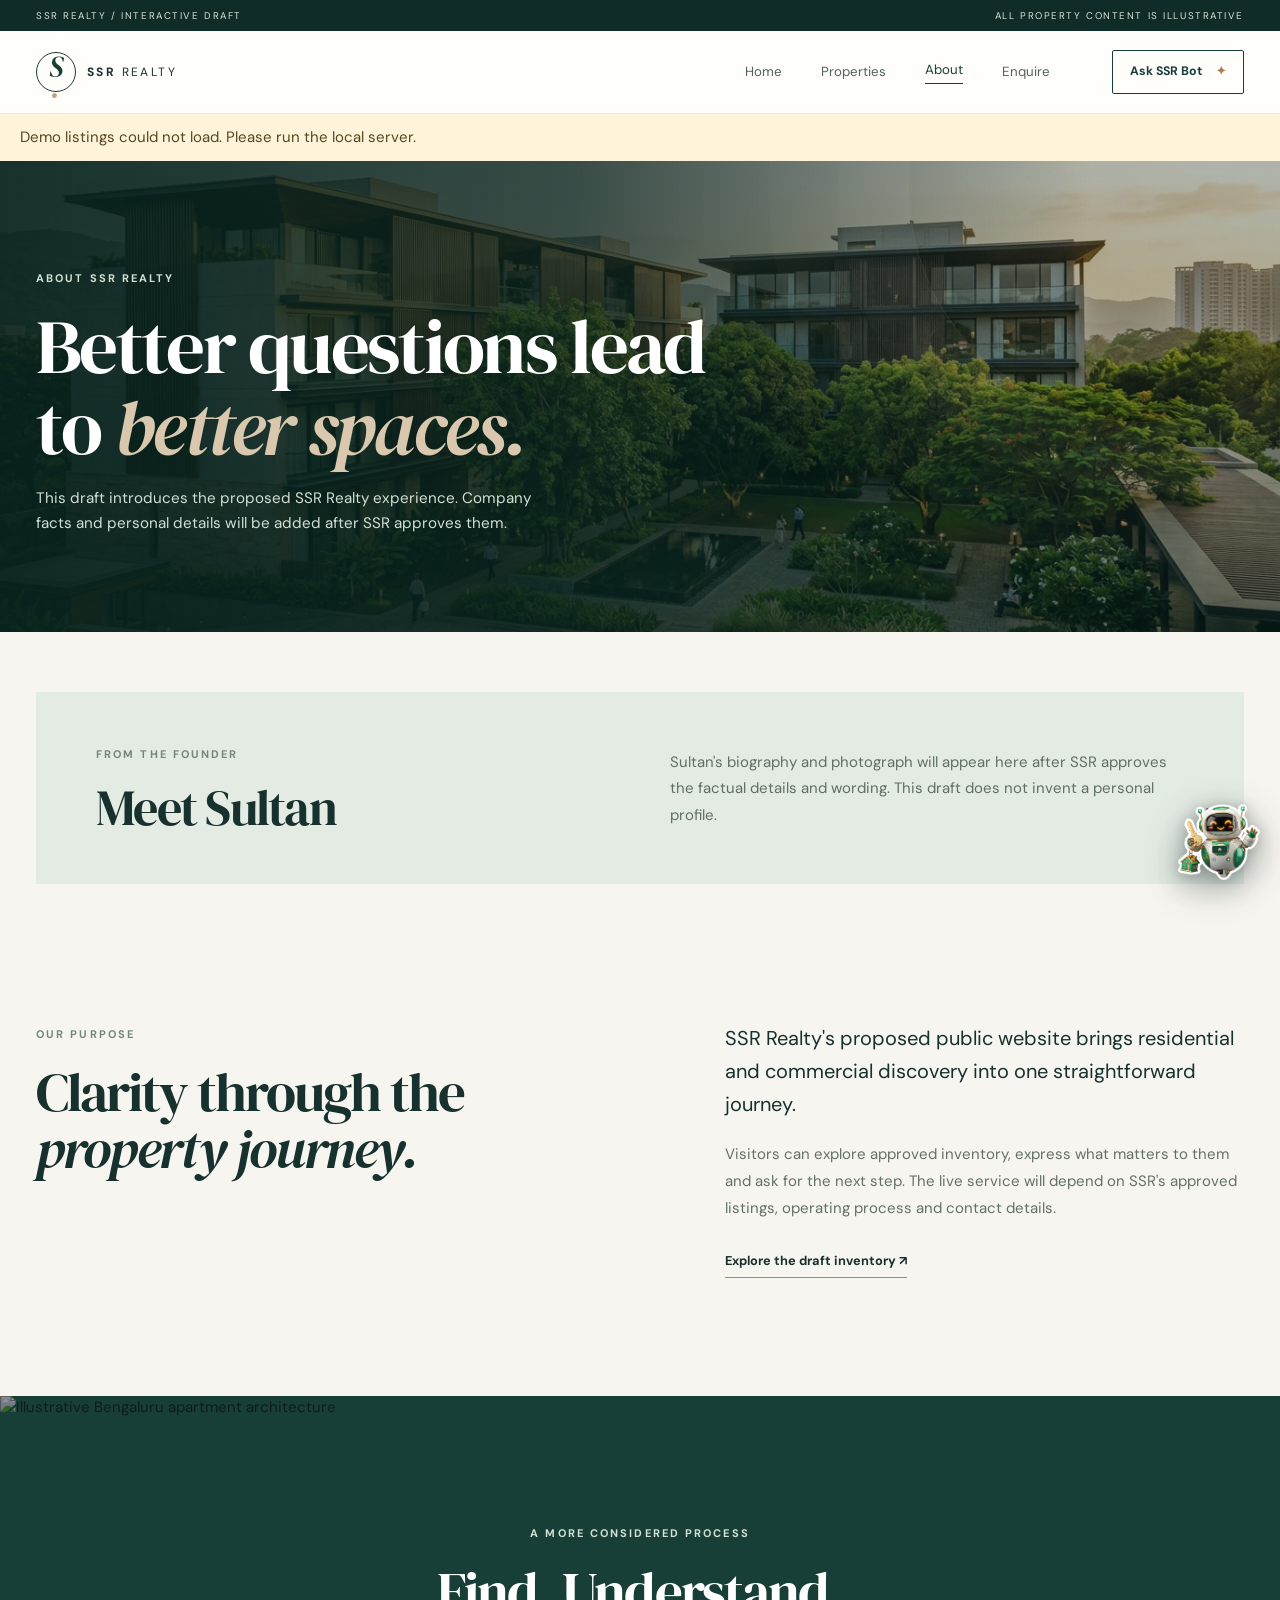
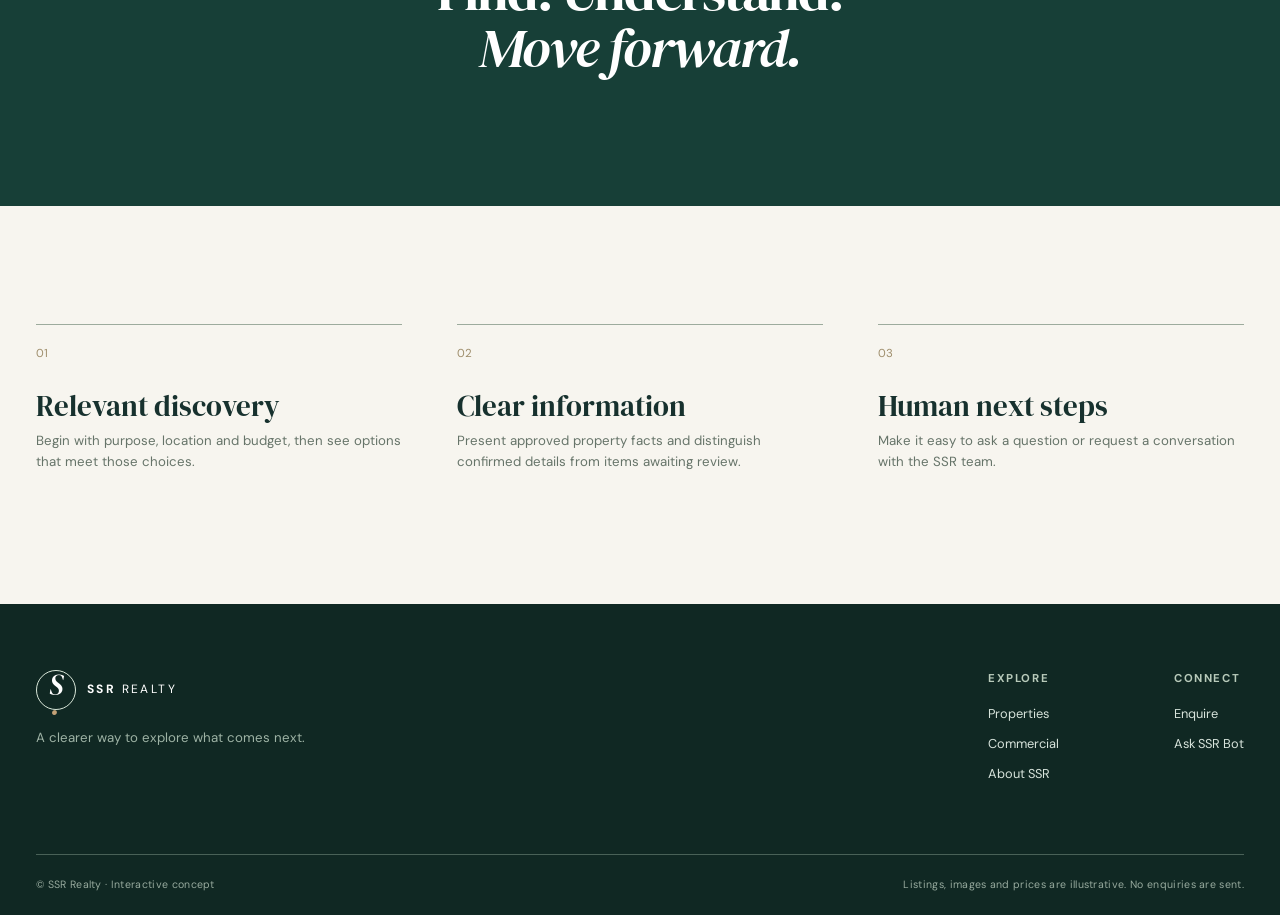
==== about.html @ 4192256b "Hero images" ====
<!doctype html>
<html lang="en">
<head><meta charset="utf-8"><meta name="viewport" content="width=device-width, initial-scale=1"><meta name="description" content="Learn about the proposed SSR Realty property experience."><title>About — SSR Realty</title><link rel="preconnect" href="https://fonts.googleapis.com"><link rel="preconnect" href="https://fonts.gstatic.com" crossorigin><link href="https://fonts.googleapis.com/css2?family=DM+Sans:wght@400;500;600;700&family=DM+Serif+Display:ital@0;1&display=swap" rel="stylesheet"><link rel="icon" href="assets/favicon.svg" type="image/svg+xml"><link rel="stylesheet" href="styles.css"><script src="app.js" defer></script></head>
<body data-page="about"><div id="site-header"></div><main>
  <section class="page-hero about-hero"><div class="hero-media" role="img" aria-label="Illustrative sustainable architecture and modern property development"></div><div class="hero-shade"></div><div class="container"><span class="eyebrow light">About SSR Realty</span><h1>Better questions lead<br>to <em>better spaces.</em></h1><p>This draft introduces the proposed SSR Realty experience. Company facts and personal details will be added after SSR approves them.</p></div></section>
  <section class="owner-placeholder container"><div><span class="eyebrow">From the founder</span><h2>Meet Sultan</h2></div><p>Sultan's biography and photograph will appear here after SSR approves the factual details and wording. This draft does not invent a personal profile.</p></section>
  <section class="section container story-grid"><div><span class="eyebrow">Our purpose</span><h2>Clarity through the<br><em>property journey.</em></h2></div><div><p class="lead">SSR Realty's proposed public website brings residential and commercial discovery into one straightforward journey.</p><p>Visitors can explore approved inventory, express what matters to them and ask for the next step. The live service will depend on SSR's approved listings, operating process and contact details.</p><a class="text-link" href="listings.html">Explore the draft inventory ↗</a></div></section>
  <section class="about-photo-band"><img src="assets/hero.webp" alt="Illustrative Bengaluru apartment architecture"><div><span class="eyebrow light">A more considered process</span><h2>Find. Understand.<br><em>Move forward.</em></h2></div></section>
  <section class="section container principles"><article><span>01</span><h3>Relevant discovery</h3><p>Begin with purpose, location and budget, then see options that meet those choices.</p></article><article><span>02</span><h3>Clear information</h3><p>Present approved property facts and distinguish confirmed details from items awaiting review.</p></article><article><span>03</span><h3>Human next steps</h3><p>Make it easy to ask a question or request a conversation with the SSR team.</p></article></section>
</main><div id="site-footer"></div><div id="chat-root"></div></body></html>
---- styles.css ----
:root {
    --ink: #17312e;
    --forest: #173f37;
    --deep: #102c28;
    --sage: #e4ebe3;
    --paper: #f7f5ef;
    --white: #fffefa;
    --muted: #64716b;
    --line: #d8dfd6;
    --gold: #c4a277;
    --serif: 'DM Serif Display', Georgia, serif;
    --sans: 'DM Sans', Arial, sans-serif
}

* {
    box-sizing: border-box
}

html {
    scroll-behavior: smooth
}

body {
    margin: 0;
    background: var(--paper);
    color: var(--ink);
    font-family: var(--sans);
    font-size: 15px;
    line-height: 1.55
}

button,
input,
select,
textarea {
    font: inherit
}

button {
    cursor: pointer
}

a {
    color: inherit;
    text-decoration: none
}

img {
    max-width: 100%;
    display: block
}

h1,
h2,
h3,
p {
    margin-top: 0
}

h1,
h2 {
    font-family: var(--serif);
    font-weight: 400;
    line-height: 1.05;
    letter-spacing: -.035em
}

h1 em,
h2 em {
    font-weight: 400
}

h1 {
    font-size: clamp(3.5rem, 6.5vw, 7rem)
}

h2 {
    font-size: clamp(2.6rem, 4.3vw, 4.75rem)
}

h3 {
    line-height: 1.2
}

.container {
    width: min(1280px, calc(100% - 72px));
    margin-inline: auto
}

.section {
    padding-block: 118px
}

.eyebrow {
    display: inline-block;
    font-size: .69rem;
    font-weight: 700;
    letter-spacing: .19em;
    text-transform: uppercase;
    color: #738878;
    margin-bottom: 19px
}

.eyebrow.light {
    color: #d3e1d4
}

.lead {
    font-size: 1.25rem;
    line-height: 1.65
}

.sr-only {
    position: absolute !important;
    width: 1px;
    height: 1px;
    padding: 0;
    margin: -1px;
    overflow: hidden;
    clip: rect(0, 0, 0, 0);
    white-space: nowrap;
    border: 0
}

[hidden] {
    display: none !important
}

.announcement {
    height: 31px;
    background: var(--deep);
    color: #d8e3d8;
    display: flex;
    justify-content: space-between;
    align-items: center;
    padding: 0 max(36px, calc((100vw - 1280px)/2));
    font-size: .61rem;
    letter-spacing: .16em;
    text-transform: uppercase
}

.site-header {
    height: 83px;
    background: var(--white);
    position: relative;
    z-index: 20;
    border-bottom: 1px solid #e7ebe4
}

.header-inner {
    height: 100%;
    display: flex;
    align-items: center;
    justify-content: space-between;
    gap: 24px
}

.brand {
    display: inline-flex;
    align-items: center;
    gap: 11px;
    white-space: nowrap
}

.brand-symbol {
    width: 40px;
    height: 40px;
    border: 1px solid var(--forest);
    color: var(--forest);
    display: grid;
    place-items: center;
    border-radius: 50%;
    font-family: var(--serif);
    font-size: 1.8rem;
    font-style: italic;
    line-height: 1
}

.brand-symbol span {
    margin-left: -5px;
    color: var(--gold)
}

.brand-name {
    font-size: .75rem;
    letter-spacing: .2em;
    font-weight: 700
}

.brand-name b {
    font-weight: 400
}

.main-nav {
    display: flex;
    align-items: center;
    gap: 39px;
    margin-left: auto;
    margin-right: 38px
}

.main-nav a {
    font-size: .83rem;
    color: #4e625a;
    transition: color .2s
}

.main-nav a:hover,
.main-nav a[aria-current] {
    color: var(--forest)
}

.main-nav a[aria-current]::after {
    content: '';
    display: block;
    height: 1px;
    background: var(--forest);
    margin-top: 3px
}

.header-actions {
    display: flex;
    align-items: center;
    gap: 12px
}

.header-bot {
    border: 1px solid var(--forest);
    background: transparent;
    color: var(--forest);
    padding: 11px 17px;
    border-radius: 2px;
    font-size: .77rem;
    font-weight: 700
}

.header-bot span {
    margin-left: 11px;
    color: #a47f50
}

.menu-toggle {
    display: none;
    border: 0;
    background: transparent;
    width: 38px;
    height: 38px;
    padding: 7px
}

.menu-toggle span {
    display: block;
    height: 1px;
    background: var(--forest);
    margin: 8px 0
}

.button {
    min-height: 48px;
    padding: 13px 22px;
    display: inline-flex;
    align-items: center;
    justify-content: center;
    gap: 26px;
    border: 1px solid transparent;
    border-radius: 2px;
    font-size: .78rem;
    font-weight: 700;
    letter-spacing: .02em;
    transition: transform .2s, background .2s, color .2s;
    text-align: center
}

.button:hover {
    transform: translateY(-2px)
}

.button span {
    font-size: 1.1rem;
    font-weight: 400
}

.button-light {
    background: var(--white);
    color: var(--deep)
}

.button-dark {
    background: var(--forest);
    color: white
}

.button-dark:hover {
    background: #285747
}

.button-ghost-light {
    background: transparent;
    border-color: #d5e0d9;
    color: white
}

.button-outline {
    background: transparent;
    border-color: var(--forest);
    color: var(--forest)
}

.text-link {
    display: inline-flex;
    align-items: center;
    gap: 28px;
    border-bottom: 1px solid #849488;
    padding-bottom: 6px;
    font-size: .8rem;
    font-weight: 700
}

.text-link span {
    font-size: 1.15rem
}

.quiet-button {
    border: 0;
    background: none;
    color: var(--forest);
    font-size: .8rem;
    font-weight: 700
}

.hero {
    min-height: 690px;
    background: var(--deep);
    position: relative;
    overflow: hidden;
    color: white
}

.hero-media {
    position: absolute;
    inset: 0;
    background: url('assets/hero.webp') center 46%/cover no-repeat
}

.hero-shade {
    position: absolute;
    inset: 0;
    background: linear-gradient(90deg, rgba(8, 35, 30, .88) 0%, rgba(8, 35, 30, .73) 33%, rgba(8, 35, 30, .14) 71%), linear-gradient(0deg, rgba(6, 30, 26, .35), transparent 50%)
}

.hero-content {
    position: relative;
    min-height: 690px;
    display: flex;
    flex-direction: column;
    justify-content: center
}

.hero-copy-block {
    max-width: 700px;
    padding: 80px 0 118px
}

.hero h1 {
    margin: 0 0 23px;
    color: white
}

.hero h1 em {
    color: #ded4ba
}

.hero-copy-block>p {
    max-width: 490px;
    font-size: 1rem;
    line-height: 1.75;
    color: #e2e9e4;
    margin-bottom: 30px
}

.hero-actions {
    display: flex;
    gap: 12px;
    flex-wrap: wrap
}

.hero-caption {
    position: absolute;
    bottom: 23px;
    left: 0;
    right: 0;
    display: flex;
    justify-content: space-between;
    font-size: .62rem;
    letter-spacing: .16em;
    color: #d8e2d9;
    margin: 0
}

.search-panel {
    position: relative;
    margin-top: -52px;
    background: var(--white);
    z-index: 2;
    box-shadow: 0 22px 55px rgba(27, 52, 41, .09);
    padding: 35px 42px 40px
}

.search-heading {
    display: flex;
    align-items: end;
    justify-content: space-between;
    gap: 20px;
    margin-bottom: 28px
}

.search-heading .eyebrow {
    margin-bottom: 8px
}

.search-heading h2 {
    font-size: 2.2rem;
    margin: 0
}

.search-heading p {
    font-size: .8rem;
    color: var(--muted);
    max-width: 270px;
    margin: 0
}

.home-search {
    display: grid;
    grid-template-columns: 1.4fr 1fr 1fr auto;
    gap: 10px;
    align-items: end
}

.home-search label,
.filter-panel label,
.results-heading label {
    font-size: .74rem;
    font-weight: 700;
    color: #52645b
}

.home-search label span {
    display: block;
    margin-bottom: 7px
}

.home-search select,
.filter-panel select,
.results-heading select {
    appearance: none;
    width: 100%;
    border: 1px solid var(--line);
    background: var(--white) url("data:image/svg+xml,%3Csvg xmlns='http://www.w3.org/2000/svg' width='12' height='8'%3E%3Cpath d='m1 1 5 5 5-5' fill='none' stroke='%2352685a'/%3E%3C/svg%3E") no-repeat right 14px center;
    padding: 13px 34px 13px 14px;
    height: 47px;
    color: var(--ink);
    border-radius: 2px
}

.segmented {
    display: flex;
    align-items: center;
    background: #eef2ec;
    padding: 4px;
    gap: 3px;
    border: 1px solid #e0e7de;
    min-height: 47px
}

.segmented button {
    flex: 1;
    border: 0;
    background: none;
    padding: 8px 13px;
    color: #5d7066;
    font-size: .77rem;
    font-weight: 700;
    border-radius: 1px
}

.segmented button.selected {
    background: var(--forest);
    color: white
}

.home-search>.button {
    height: 47px;
    white-space: nowrap
}

.section-top {
    display: flex;
    justify-content: space-between;
    align-items: end;
    gap: 20px;
    margin-bottom: 35px
}

.section-top h2 {
    margin-bottom: 0
}

.section-top .text-link {
    margin-bottom: 10px
}

.card-grid {
    display: grid;
    grid-template-columns: repeat(3, minmax(0, 1fr));
    gap: 22px
}

.property-card {
    background: var(--white);
    border: 1px solid #e5e7df;
    min-width: 0;
    transition: box-shadow .25s, transform .25s
}

.property-card:hover {
    box-shadow: 0 18px 40px rgba(34, 66, 49, .12);
    transform: translateY(-3px)
}

.card-media {
    height: 250px;
    position: relative;
    display: block;
    overflow: hidden;
    background: var(--sage)
}

.card-media img {
    height: 100%;
    width: 100%;
    object-fit: cover;
    transition: transform .35s
}

.property-card:hover .card-media img {
    transform: scale(1.04)
}

.card-badge {
    position: absolute;
    top: 16px;
    left: 16px;
    background: var(--white);
    color: var(--forest);
    padding: 7px 10px;
    font-size: .62rem;
    font-weight: 700;
    letter-spacing: .03em
}

.card-content {
    padding: 21px 23px 20px
}

.card-eyebrow {
    display: flex;
    justify-content: space-between;
    gap: 12px;
    color: #819183;
    font-size: .65rem;
    text-transform: uppercase;
    letter-spacing: .12em;
    font-weight: 700;
    margin-bottom: 10px
}

.card-content h3 {
    font-family: var(--serif);
    font-size: 1.8rem;
    font-weight: 400;
    margin: 0 0 8px;
    letter-spacing: -.02em
}

.card-summary {
    font-size: .78rem;
    color: var(--muted);
    margin-bottom: 23px
}

.card-summary span {
    margin: 0 5px
}

.card-bottom {
    border-top: 1px solid var(--line);
    padding-top: 18px;
    display: flex;
    justify-content: space-between;
    align-items: end
}

.card-bottom strong {
    display: block;
    font-size: 1.1rem;
    color: var(--forest)
}

.card-bottom small {
    display: block;
    font-size: .65rem;
    color: #829087
}

.card-bottom>a {
    border: 1px solid var(--line);
    width: 31px;
    height: 31px;
    display: grid;
    place-items: center;
    border-radius: 50%;
    font-size: 1.05rem
}

.section-note {
    color: #7c8980;
    font-size: .71rem;
    margin: 18px 0 0
}

.value-section {
    background: var(--deep);
    color: white;
    padding-block: 104px
}

.value-grid {
    display: grid;
    grid-template-columns: .95fr 1fr;
    gap: 10%
}

.value-grid h2 {
    max-width: 520px;
    margin: 0
}

.value-grid h2 em {
    color: #d8c5a5
}

.value-list article {
    display: grid;
    grid-template-columns: 43px 1fr;
    gap: 15px;
    padding: 22px 0;
    border-top: 1px solid #47615a
}

.value-list article:first-child {
    border-top: 0;
    padding-top: 0
}

.value-list article>span {
    font-size: .69rem;
    color: #c4a277
}

.value-list h3 {
    font-size: 1rem;
    margin: 0 0 4px
}

.value-list p {
    color: #c4d1c8;
    font-size: .82rem;
    line-height: 1.7;
    margin: 0
}

.commercial-feature {
    display: grid;
    grid-template-columns: 1.15fr .85fr;
    align-items: center;
    padding-block: 120px
}

.commercial-image {
    height: 490px;
    background: url('assets/office.webp') center/cover no-repeat
}

.commercial-content {
    padding: 65px 15% 65px 12%;
    background: #e8eee6;
    min-height: 420px;
    margin-left: -45px
}

.commercial-content h2 {
    margin-bottom: 18px
}

.commercial-content p {
    font-size: .9rem;
    color: #596c60;
    line-height: 1.75;
    margin-bottom: 26px
}

.closing-cta {
    background: #526e5d;
    color: white;
    padding-block: 85px
}

.closing-grid {
    display: grid;
    grid-template-columns: 1fr .65fr;
    gap: 12%;
    align-items: center
}

.closing-grid h2 {
    margin: 0
}

.closing-grid h2 em {
    color: #e4d3b9
}

.closing-grid p {
    max-width: 350px;
    color: #e1ebe2;
    font-size: .9rem;
    line-height: 1.7;
    margin-bottom: 22px
}

.footer {
    background: #102823;
    color: #e0e9e0;
    padding-top: 66px
}

.footer-top {
    display: flex;
    justify-content: space-between;
    gap: 40px;
    padding-bottom: 70px
}

.footer .brand-symbol {
    border-color: #d9e7d9;
    color: white
}

.footer .brand-name {
    color: white
}

.footer-top p {
    color: #9eb3a5;
    font-size: .83rem;
    margin-top: 18px
}

.footer-links {
    display: flex;
    gap: 115px
}

.footer-links>div {
    display: flex;
    flex-direction: column;
    gap: 10px
}

.footer-links strong {
    font-size: .71rem;
    text-transform: uppercase;
    letter-spacing: .14em;
    color: #b8caba;
    margin-bottom: 7px
}

.footer-links a,
.footer-links button {
    color: #d8e4dc;
    font-size: .8rem;
    background: none;
    border: 0;
    padding: 0;
    text-align: left
}

.footer-bottom {
    border-top: 1px solid #496157;
    display: flex;
    justify-content: space-between;
    gap: 20px;
    padding: 22px 0;
    color: #97aa9e;
    font-size: .66rem;
    letter-spacing: .03em
}

.page-hero {
    min-height: 430px;
    background: var(--deep);
    color: white;
    padding: 105px 0 95px;
    position: relative;
    overflow: hidden;
    display: flex;
    align-items: center
}

.page-hero .hero-media {
    position: absolute;
    inset: 0;
    background-size: cover;
    background-position: center;
    z-index: 0
}

.listings-hero .hero-media {
    background-image: url('assets/hero-properties.jpg');
    background-position: center 60%
}

.about-hero .hero-media {
    background-image: url('assets/hero-about.jpg');
    background-position: center 50%
}

.contact-hero .hero-media {
    background-image: url('assets/hero-contact.jpg');
    background-position: center 45%
}

.page-hero .hero-shade {
    position: absolute;
    inset: 0;
    background: linear-gradient(90deg, rgba(8, 35, 30, .92) 0%, rgba(8, 35, 30, .78) 45%, rgba(8, 35, 30, .32) 85%), linear-gradient(0deg, rgba(6, 30, 26, .45), transparent 60%);
    z-index: 1
}

.page-hero .container {
    position: relative;
    z-index: 2
}

.page-hero:after {
    content: '';
    width: 470px;
    height: 470px;
    border: 1px solid rgba(196, 162, 119, .15);
    border-radius: 50%;
    position: absolute;
    right: -100px;
    top: -210px;
    box-shadow: 0 0 0 70px rgba(255, 255, 255, .02), 0 0 0 140px rgba(255, 255, 255, .015);
    z-index: 1;
    pointer-events: none
}

.page-hero h1 {
    font-size: clamp(3.7rem, 6vw, 6.3rem);
    margin-bottom: 18px;
    position: relative;
    z-index: 2
}

.page-hero h1 em {
    color: #d9c8ae
}

.page-hero p {
    max-width: 530px;
    color: #d2dfd5;
    font-size: .95rem;
    line-height: 1.7;
    margin: 0;
    position: relative;
    z-index: 2
}

.catalogue {
    padding-block: 64px 120px
}

.catalogue-toolbar {
    display: flex;
    align-items: center;
    justify-content: space-between;
    gap: 15px;
    margin-bottom: 26px
}

.catalogue-toolbar .segmented {
    width: 400px
}

.catalogue-body {
    display: grid;
    grid-template-columns: 250px minmax(0, 1fr);
    gap: 42px
}

.filter-panel {
    border-top: 2px solid var(--forest);
    padding-top: 17px
}

.filter-title h2 {
    font-family: var(--sans);
    font-size: .95rem;
    letter-spacing: 0;
    font-weight: 700;
    margin: 0
}

.filter-title span {
    font-size: .68rem;
    color: #89978c
}

.filter-panel label {
    display: block;
    margin-top: 25px
}

.filter-panel select {
    margin-top: 8px;
    background-color: var(--paper)
}

.filter-note {
    font-size: .7rem;
    line-height: 1.6;
    color: #829087;
    margin-top: 32px;
    border-top: 1px solid var(--line);
    padding-top: 17px
}

.results-heading {
    display: flex;
    justify-content: space-between;
    align-items: end;
    gap: 15px;
    margin-bottom: 24px
}

.results-heading .eyebrow {
    margin-bottom: 5px
}

.results-heading h2 {
    font-size: 2.55rem;
    margin: 0
}

.results-heading p {
    font-size: .75rem;
    color: #819086;
    margin: 7px 0 0
}

.results-heading label {
    width: 180px
}

.results-heading select {
    margin-top: 5px
}

.catalogue-results .card-grid {
    grid-template-columns: repeat(2, minmax(0, 1fr))
}

.catalogue-results .card-media {
    height: 235px
}

.empty-state {
    text-align: center;
    background: var(--white);
    border: 1px solid var(--line);
    padding: 70px 20px
}

.empty-state>span {
    font-size: 3rem;
    color: #a2b2a1
}

.empty-state h3 {
    font-family: var(--serif);
    font-size: 2rem;
    font-weight: 400;
    margin: 5px
}

.empty-state p {
    color: var(--muted)
}

.mini-cta {
    border-top: 1px solid var(--line);
    padding: 47px 0 90px;
    display: flex;
    justify-content: space-between;
    align-items: center;
    gap: 25px
}

.mini-cta h2 {
    font-size: 2.1rem;
    margin: 0
}

.mini-cta .eyebrow {
    margin-bottom: 7px
}

.property-main {
    padding-top: 30px;
    padding-bottom: 115px
}

.breadcrumbs {
    display: flex;
    gap: 9px;
    font-size: .72rem;
    color: #738276;
    margin-bottom: 36px
}

.breadcrumbs a:hover {
    text-decoration: underline
}

.property-heading {
    display: flex;
    justify-content: space-between;
    align-items: end;
    gap: 25px;
    margin-bottom: 27px
}

.property-heading .eyebrow {
    margin-bottom: 9px
}

.property-heading h1 {
    font-size: clamp(3.5rem, 5vw, 5.6rem);
    margin: 0
}

.property-heading p {
    color: #76867b;
    margin: 9px 0 0
}

.property-price {
    text-align: right;
    white-space: nowrap
}

.property-price strong {
    display: block;
    font-size: 1.6rem;
    color: var(--forest)
}

.property-price span {
    color: #839185;
    font-size: .7rem
}

.property-visual {
    height: 560px;
    position: relative;
    background: var(--sage);
    overflow: hidden
}

.property-visual img {
    width: 100%;
    height: 100%;
    object-fit: cover
}

.property-visual>span {
    position: absolute;
    left: 20px;
    bottom: 19px;
    background: var(--white);
    padding: 7px 10px;
    font-size: .65rem;
    font-weight: 700
}

.property-layout {
    display: grid;
    grid-template-columns: 1fr 300px;
    gap: 9%;
    padding-top: 52px
}

.fact-row {
    display: grid;
    grid-template-columns: repeat(3, 1fr);
    border-block: 1px solid var(--line);
    padding: 19px 0;
    margin-bottom: 50px
}

.fact-row>div {
    border-right: 1px solid var(--line);
    padding-left: 18px
}

.fact-row>div:first-child {
    padding-left: 0
}

.fact-row>div:last-child {
    border: 0
}

.fact-row small {
    display: block;
    color: #829087;
    font-size: .67rem;
    margin-bottom: 4px
}

.fact-row strong {
    font-size: .9rem
}

.property-detail h2 {
    font-size: 3.4rem;
    margin-bottom: 16px
}

.property-detail .lead {
    max-width: 660px;
    color: #596b60;
    margin-bottom: 35px
}

.property-detail h3 {
    font-size: 1rem;
    margin-bottom: 16px
}

.highlight-list {
    list-style: none;
    padding: 0;
    display: grid;
    grid-template-columns: repeat(2, 1fr);
    gap: 10px;
    max-width: 650px
}

.highlight-list li {
    padding: 12px 15px;
    background: #e8eee6;
    font-size: .78rem
}

.highlight-list li:before {
    content: '✓';
    margin-right: 10px;
    color: var(--forest)
}

.property-honesty {
    border-left: 2px solid var(--gold);
    padding: 15px 20px;
    background: #f0f0e7;
    max-width: 680px;
    margin-top: 43px
}

.property-honesty strong {
    font-size: .8rem
}

.property-honesty p {
    margin: 5px 0 0;
    font-size: .75rem;
    color: #657467
}

.property-side {
    align-self: start;
    background: var(--sage);
    padding: 28px
}

.property-side h2 {
    font-size: 2.3rem;
    margin-bottom: 10px
}

.property-side p {
    font-size: .8rem;
    color: #596e60;
    margin-bottom: 21px
}

.property-side .button {
    display: flex;
    margin-top: 8px;
    gap: 8px
}

.related-heading {
    margin-top: 90px
}

.related-heading h2 {
    font-size: 3rem
}

.not-found {
    padding: 100px 0
}

.not-found h1 {
    font-size: 4rem
}

.not-found p {
    color: var(--muted)
}

.about-hero {
    background: #315746
}

.story-grid {
    display: grid;
    grid-template-columns: 1fr 1fr;
    gap: 14%
}

.story-grid h2 {
    margin: 0
}

.story-grid p:not(.lead) {
    color: #627166;
    line-height: 1.8
}

.story-grid .text-link {
    margin-top: 14px
}

.about-photo-band {
    height: 410px;
    position: relative;
    overflow: hidden;
    background: var(--forest)
}

.about-photo-band img {
    width: 100%;
    height: 100%;
    object-fit: cover;
    filter: brightness(.57)
}

.about-photo-band>div {
    position: absolute;
    inset: 0;
    display: flex;
    flex-direction: column;
    justify-content: center;
    align-items: center;
    text-align: center;
    color: white
}

.about-photo-band h2 {
    margin: 0
}

.principles {
    display: grid;
    grid-template-columns: repeat(3, 1fr);
    gap: 55px
}

.principles article {
    border-top: 1px solid #9dab9d;
    padding-top: 16px
}

.principles article>span {
    color: #9e8d6b;
    font-size: .72rem
}

.principles h3 {
    font-family: var(--serif);
    font-size: 1.8rem;
    font-weight: 400;
    margin: 24px 0 8px
}

.principles p {
    color: #667469;
    font-size: .83rem
}

.owner-placeholder {
    background: var(--sage);
    display: grid;
    grid-template-columns: .8fr 1fr;
    gap: 15%;
    padding: 50px 60px;
    margin-top: 60px;
    margin-bottom: 20px
}

.owner-placeholder h2 {
    font-size: 3.1rem;
    margin: 0
}

.owner-placeholder p {
    color: #5f7063;
    margin: 0;
    align-self: center;
    line-height: 1.75
}

.contact-hero {
    background: #315746
}

.contact-layout {
    display: grid;
    grid-template-columns: .78fr 1.1fr;
    gap: 14%
}

.contact-aside h2 {
    margin-bottom: 19px
}

.contact-aside>p {
    color: #66756a;
    margin-bottom: 42px
}

.contact-feature {
    display: grid;
    grid-template-columns: 42px 1fr;
    gap: 13px;
    border-top: 1px solid var(--line);
    padding: 15px 0
}

.contact-feature span {
    color: #a99067;
    font-size: .7rem
}

.contact-feature p {
    font-size: .8rem;
    margin: 0;
    color: #56675b
}

.contact-card {
    background: var(--white);
    padding: 45px 48px;
    box-shadow: 0 16px 45px rgba(27, 54, 39, .06)
}

.contact-card h2 {
    font-size: 2.5rem;
    margin-bottom: 28px
}

.contact-card form>label {
    display: block;
    font-size: .74rem;
    font-weight: 700;
    margin: 17px 0 7px
}

.contact-card input:not([type=radio]),
.contact-card textarea {
    width: 100%;
    border: 1px solid var(--line);
    border-radius: 2px;
    background: var(--white);
    padding: 13px 15px;
    color: var(--ink);
    outline-color: #769f80
}

.contact-card fieldset {
    border: 0;
    padding: 0;
    margin: 23px 0
}

.contact-card legend {
    font-size: .74rem;
    font-weight: 700;
    margin-bottom: 11px
}

.contact-card fieldset label {
    display: inline-flex;
    align-items: center;
    gap: 6px;
    font-size: .77rem;
    margin-right: 17px
}

.contact-card input[type=radio] {
    accent-color: var(--forest)
}

.form-submit {
    width: 100%
}

.form-disclaimer {
    font-size: .7rem;
    color: #819084;
    line-height: 1.6;
    margin: 13px 0 0
}

.enquiry-success {
    text-align: center;
    padding: 45px 0
}

.success-icon {
    display: grid;
    place-items: center;
    width: 64px;
    height: 64px;
    background: var(--sage);
    border-radius: 50%;
    margin: 0 auto 20px;
    font-size: 1.5rem
}

.enquiry-success p {
    color: var(--muted);
    margin-bottom: 25px
}

.data-error {
    background: #fff3d9;
    color: #574620;
    padding: 12px 20px;
    margin: 0
}

.chat-launcher {
    position: fixed;
    bottom: 20px;
    right: 20px;
    z-index: 29;
    border: 0;
    background: transparent;
    padding: 0;
    margin: 0;
    display: inline-flex;
    align-items: center;
    justify-content: center;
    box-shadow: none;
    border-radius: 0;
    cursor: pointer;
    transition: transform .28s cubic-bezier(0.34, 1.56, 0.64, 1);
    animation: botFloat 3.8s ease-in-out infinite;
}

.chat-launcher:hover {
    transform: translateY(-6px) scale(1.08) rotate(-2deg);
    animation-play-state: paused;
}

.chat-launcher:active {
    transform: translateY(-2px) scale(0.97);
}

.launcher-sticker-bot {
    width: 82px;
    height: auto;
    display: block;
    filter: drop-shadow(0 10px 18px rgba(16, 44, 40, .42)) drop-shadow(0 2px 6px rgba(0, 0, 0, .2));
    transition: filter .25s ease;
    user-select: none;
    -webkit-user-drag: none;
}

.chat-launcher:hover .launcher-sticker-bot {
    filter: drop-shadow(0 16px 28px rgba(16, 44, 40, .58)) drop-shadow(0 4px 10px rgba(0, 0, 0, .25)) drop-shadow(0 0 14px rgba(196, 162, 119, .45));
}

@keyframes botFloat {
    0%, 100% {
        transform: translateY(0);
    }
    50% {
        transform: translateY(-6px);
    }
}

.avatar-online-dot {
    position: absolute;
    bottom: -1px;
    right: -1px;
    width: 10px;
    height: 10px;
    border-radius: 50%;
    background: #38b868;
    border: 2px solid var(--deep);
    box-shadow: 0 0 6px rgba(56, 184, 104, .8)
}

.avatar-online-dot.header-dot {
    border-color: var(--deep)
}

.chat-panel {
    position: fixed;
    bottom: 110px;
    right: 24px;
    z-index: 30;
    width: min(400px, calc(100vw - 32px));
    height: min(590px, calc(100vh - 105px));
    background: var(--white);
    box-shadow: 0 20px 70px rgba(17, 45, 40, .45);
    display: flex;
    flex-direction: column;
    border: 1px solid var(--line);
    border-radius: 12px;
    overflow: hidden
}

.chat-head {
    background: var(--deep);
    color: white;
    padding: 15px 18px;
    display: flex;
    align-items: center;
    gap: 12px;
    border-bottom: 1px solid rgba(196, 162, 119, .2)
}

.chat-avatar {
    position: relative;
    width: 42px;
    height: 42px;
    border-radius: 50%;
    flex-shrink: 0
}

.chat-avatar-img {
    width: 42px;
    height: 42px;
    border-radius: 50%;
    object-fit: cover;
    border: 2px solid var(--gold);
    display: block
}

.chat-head div:nth-child(2) {
    flex: 1
}

.chat-head strong {
    display: block;
    font-size: .88rem;
    letter-spacing: .02em
}

.chat-head span {
    display: block;
    font-size: .66rem;
    color: #b6cfbe;
    margin-top: 2px
}

.chat-head button {
    background: none;
    border: 0;
    color: white;
    font-size: 1.5rem;
    line-height: 1;
    cursor: pointer;
    opacity: .8;
    transition: opacity .2s
}

.chat-head button:hover {
    opacity: 1
}

.chat-messages {
    flex: 1;
    overflow: auto;
    padding: 18px 16px;
    background: #f2f5ef
}

.chat-message {
    max-width: 90%;
    padding: 11px 14px;
    margin-bottom: 12px;
    font-size: .8rem;
    line-height: 1.55;
    border-radius: 10px;
    white-space: pre-wrap
}

.chat-message.bot {
    background: white;
    border: 1px solid #e4eae2;
    position: relative;
    padding-left: 42px;
    box-shadow: 0 2px 6px rgba(0, 0, 0, .03)
}

.chat-message.bot::before {
    content: '';
    position: absolute;
    left: 10px;
    top: 10px;
    width: 24px;
    height: 24px;
    border-radius: 50%;
    background: url('assets/bot-avatar.jpg') center/cover no-repeat;
    border: 1px solid var(--gold)
}

.chat-message.user {
    background: #dbe9dc;
    margin-left: auto;
    color: var(--deep)
}

.chat-suggestions {
    display: flex;
    flex-wrap: wrap;
    gap: 7px;
    margin-bottom: 10px
}

.chat-suggestions button {
    border: 1px solid #b8c9b9;
    background: white;
    color: var(--forest);
    padding: 6px 8px;
    font-size: .68rem;
    border-radius: 30px;
    text-align: left
}

.chat-result-list {
    display: grid;
    gap: 7px;
    margin-bottom: 15px
}

.chat-result-list a {
    display: grid;
    grid-template-columns: 1fr auto;
    background: white;
    border: 1px solid var(--line);
    padding: 10px 12px;
    line-height: 1.35
}

.chat-result-list strong {
    font-size: .74rem
}

.chat-result-list span {
    grid-column: 1;
    color: #6b7b6d;
    font-size: .66rem
}

.chat-result-list i {
    grid-column: 2;
    grid-row: 1/3;
    font-style: normal;
    align-self: center
}

.chat-form {
    display: flex;
    border-top: 1px solid var(--line);
    padding: 10px;
    gap: 5px
}

.chat-form input {
    flex: 1;
    min-width: 0;
    border: 0;
    background: none;
    outline: 0;
    padding: 5px 6px;
    font-size: .78rem
}

.chat-form button {
    border: 0;
    background: var(--forest);
    color: white;
    width: 36px;
    height: 36px;
    border-radius: 50%
}

.chat-form button:disabled {
    opacity: .5
}

.chat-disclaimer {
    font-size: .58rem;
    text-align: center;
    color: #819084;
    margin: 0 0 9px
}

@media(max-width:1050px) {
    .container {
        width: min(100% - 48px, 1280px)
    }

    .main-nav {
        gap: 20px;
        margin-right: 10px
    }

    .home-search {
        grid-template-columns: 1fr 1fr
    }

    .home-search>.button {
        align-self: end
    }

    .catalogue-body {
        gap: 22px;
        grid-template-columns: 220px 1fr
    }

    .card-grid {
        gap: 14px
    }

    .card-media {
        height: 205px
    }

    .card-content {
        padding: 17px
    }

    .commercial-content {
        padding: 45px 9%
    }
}

@media(max-width:760px) {
    .container {
        width: calc(100% - 36px)
    }

    .announcement {
        padding: 0 18px;
        justify-content: center
    }

    .announcement span:last-child {
        display: none
    }

    .site-header {
        height: 69px
    }

    .brand-symbol {
        width: 34px;
        height: 34px;
        font-size: 1.5rem
    }

    .brand-name {
        font-size: .65rem
    }

    .header-bot {
        display: none
    }

    .menu-toggle {
        display: block
    }

    .main-nav {
        position: absolute;
        top: 69px;
        left: 0;
        right: 0;
        background: var(--white);
        display: none;
        flex-direction: column;
        align-items: stretch;
        gap: 0;
        padding: 10px 18px 22px;
        box-shadow: 0 17px 25px rgba(0, 0, 0, .08);
        margin: 0
    }

    .main-nav.open {
        display: flex
    }

    .main-nav a {
        padding: 12px 0;
        border-bottom: 1px solid var(--line)
    }

    .main-nav a[aria-current]::after {
        display: none
    }

    .section {
        padding-block: 74px
    }

    .hero,
    .hero-content {
        min-height: 650px
    }

    .hero-media {
        background-position: 64% center
    }

    .hero-shade {
        background: linear-gradient(90deg, rgba(8, 35, 30, .91), rgba(8, 35, 30, .38)), linear-gradient(0deg, rgba(8, 35, 30, .4), transparent)
    }

    .hero-copy-block {
        padding: 70px 0 100px
    }

    .hero h1 {
        font-size: clamp(3.7rem, 11vw, 5.3rem)
    }

    .hero-copy-block>p {
        font-size: .92rem
    }

    .hero-caption {
        font-size: .52rem
    }

    .search-panel {
        margin-top: 0;
        padding: 30px 18px;
        box-shadow: none;
        width: 100%
    }

    .search-heading {
        display: block
    }

    .search-heading h2 {
        font-size: 2rem
    }

    .search-heading p {
        margin-top: 8px
    }

    .home-search {
        grid-template-columns: 1fr
    }

    .home-search .button {
        width: 100%
    }

    .section-top {
        display: block
    }

    .section-top .text-link {
        margin-top: 21px
    }

    .card-grid {
        grid-template-columns: 1fr
    }

    .card-media {
        height: 250px
    }

    .value-section {
        padding-block: 74px
    }

    .value-grid {
        display: block
    }

    .value-grid h2 {
        margin-bottom: 34px
    }

    .commercial-feature {
        display: flex;
        flex-direction: column;
        padding-block: 72px
    }

    .commercial-image {
        width: 100%;
        height: 310px
    }

    .commercial-content {
        width: calc(100% - 26px);
        margin: -45px 0 0 auto;
        min-height: auto;
        padding: 34px
    }

    .closing-cta {
        padding-block: 65px
    }

    .closing-grid {
        display: block
    }

    .closing-grid p {
        margin-top: 22px
    }

    .footer-top {
        display: block;
        padding-bottom: 45px
    }

    .footer-links {
        gap: 80px;
        margin-top: 40px
    }

    .footer-bottom {
        display: block;
        line-height: 1.8
    }

    .page-hero {
        min-height: 340px;
        padding: 72px 0
    }

    .page-hero h1 {
        font-size: 3.7rem
    }

    .catalogue {
        padding-block: 35px 72px
    }

    .catalogue-toolbar {
        align-items: start
    }

    .catalogue-toolbar .segmented {
        width: auto;
        flex: 1;
        overflow: auto
    }

    .catalogue-toolbar .segmented button {
        padding: 8px 7px;
        font-size: .68rem
    }

    .catalogue-body {
        display: block
    }

    .filter-panel {
        display: grid;
        grid-template-columns: 1fr 1fr;
        gap: 0 12px;
        margin-bottom: 33px
    }

    .filter-title,
    .filter-note {
        grid-column: 1/-1
    }

    .filter-panel label {
        margin-top: 16px
    }

    .filter-panel label:nth-of-type(3) {
        grid-column: 1/-1
    }

    .filter-note {
        margin-top: 20px
    }

    .results-heading h2 {
        font-size: 2.1rem
    }

    .catalogue-results .card-grid {
        grid-template-columns: 1fr
    }

    .mini-cta {
        padding: 35px 0 70px;
        display: block
    }

    .mini-cta .button {
        margin-top: 20px
    }

    .property-main {
        padding-bottom: 70px
    }

    .property-heading {
        display: block
    }

    .property-heading h1 {
        font-size: 3.5rem
    }

    .property-price {
        text-align: left;
        margin-top: 22px
    }

    .property-visual {
        height: 360px
    }

    .property-layout {
        display: block
    }

    .property-detail h2 {
        font-size: 2.8rem
    }

    .property-side {
        margin-top: 35px
    }

    .related-heading {
        margin-top: 65px
    }

    .related-heading h2 {
        font-size: 2.5rem
    }

    .story-grid {
        display: block
    }

    .story-grid>div+div {
        margin-top: 26px
    }

    .about-photo-band {
        height: 330px
    }

    .principles {
        display: block
    }

    .principles article {
        padding-bottom: 25px
    }

    .owner-placeholder {
        display: block;
        padding: 35px;
        margin-top: 35px;
        margin-bottom: 20px
    }

    .owner-placeholder p {
        margin-top: 22px
    }

    .contact-layout {
        display: block
    }

    .contact-aside {
        margin-bottom: 35px
    }

    .contact-card {
        padding: 31px 22px
    }

    .chat-launcher {
        right: 12px;
        bottom: 12px;
        padding: 0;
    }

    .launcher-sticker-bot {
        width: 68px;
    }

    .chat-panel {
        right: 8px;
        bottom: 92px;
        width: calc(100vw - 16px)
    }
}

@media(max-width:430px) {
    .hero h1 {
        font-size: 3.5rem
    }

    .hero-actions {
        flex-direction: column;
        align-items: start
    }

    .hero-actions .button {
        width: 100%
    }

    .hero-caption span {
        display: none
    }

    .card-media {
        height: 220px
    }

    .catalogue-toolbar {
        display: block
    }

    .catalogue-toolbar .segmented {
        margin-bottom: 10px
    }

    .filter-panel {
        grid-template-columns: 1fr
    }

    .filter-panel label:nth-of-type(3) {
        grid-column: auto
    }

    .results-heading {
        display: block
    }

    .results-heading label {
        display: block;
        margin-top: 16px
    }

    .property-visual {
        height: 260px
    }

    .fact-row {
        grid-template-columns: 1fr 1fr;
        gap: 14px
    }

    .fact-row>div {
        padding: 0;
        border: 0
    }

    .highlight-list {
        grid-template-columns: 1fr
    }

    .contact-card fieldset label {
        margin-bottom: 8px
    }
}
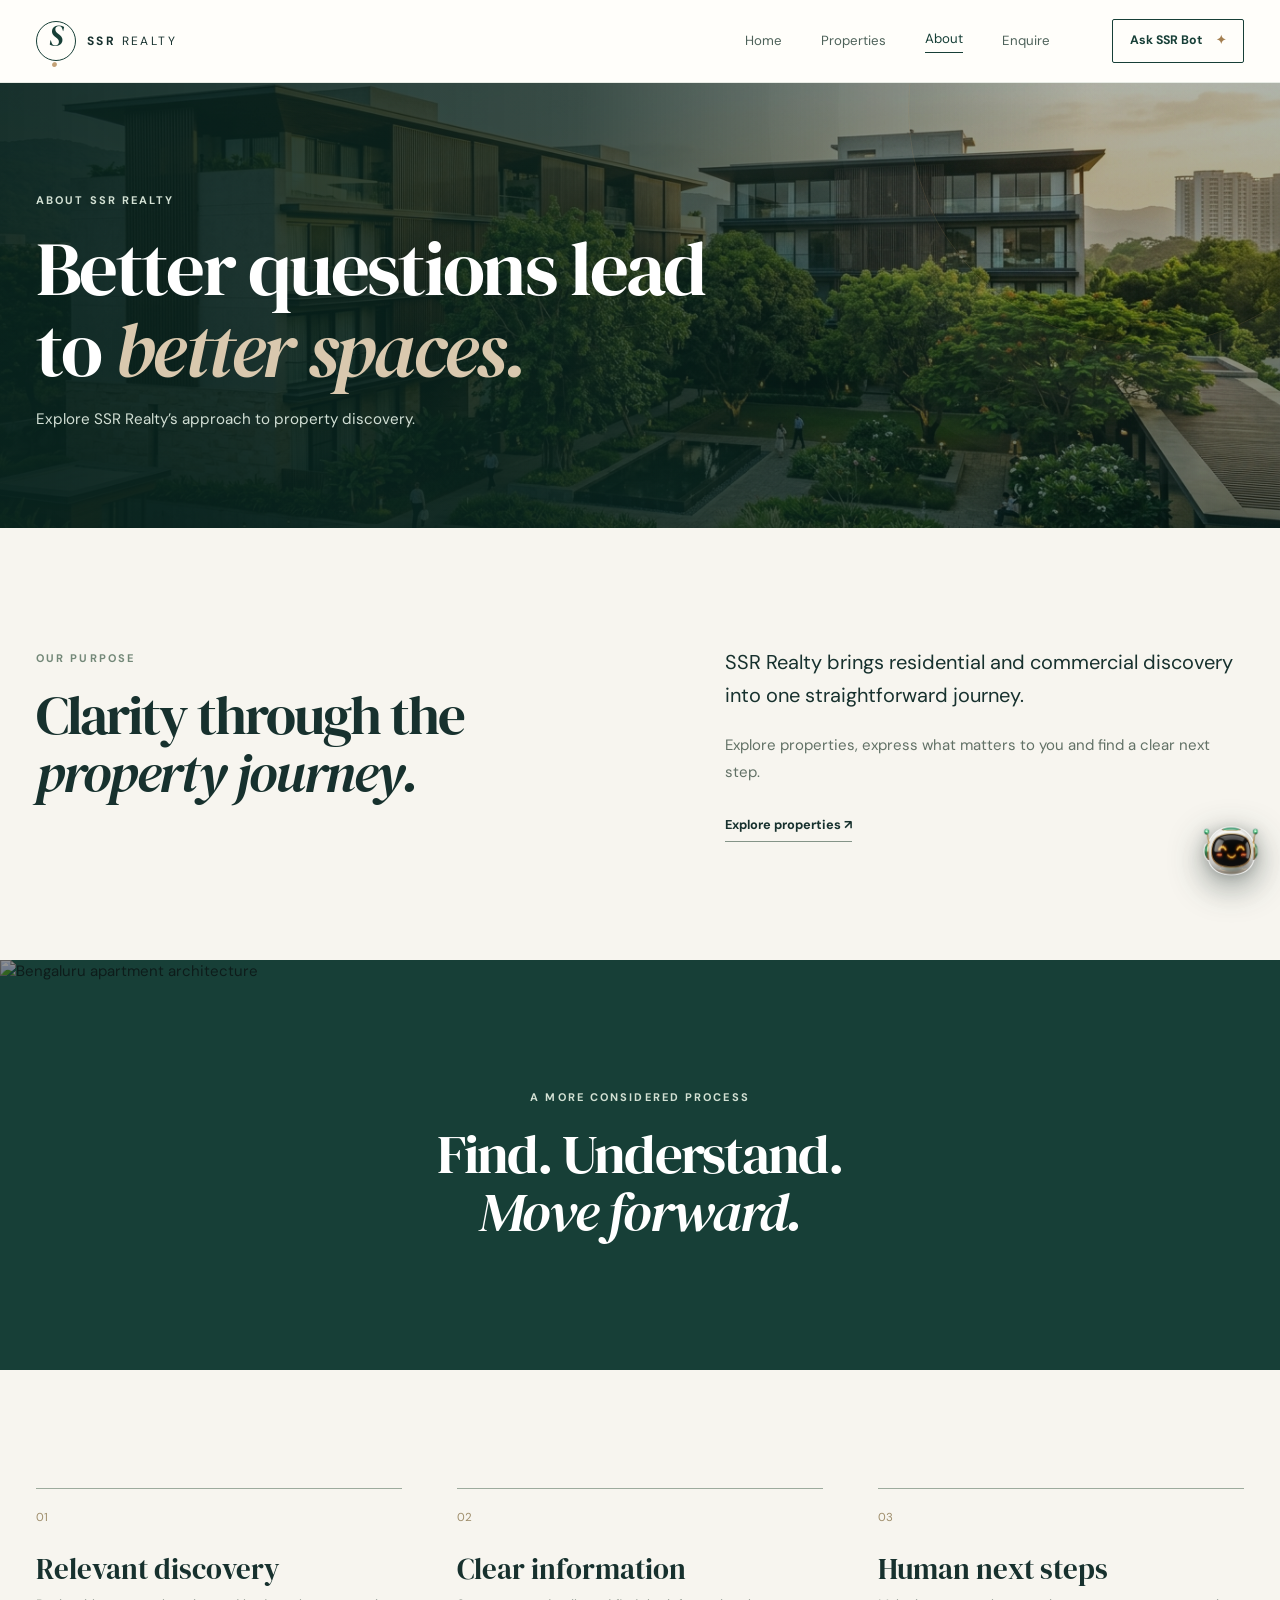
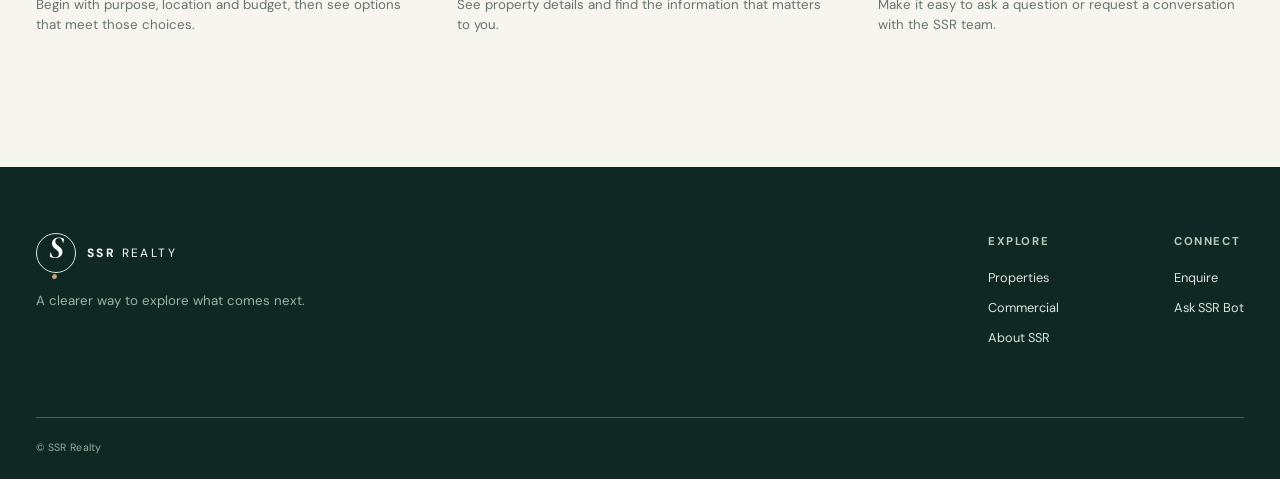
==== commit 3f6068b8: "Removed draft and illustrations tags" ====
--- a/about.html
+++ b/about.html
@@ -1,10 +1,10 @@
 <!doctype html>
 <html lang="en">
-<head><meta charset="utf-8"><meta name="viewport" content="width=device-width, initial-scale=1"><meta name="description" content="Learn about the proposed SSR Realty property experience."><title>About — SSR Realty</title><link rel="preconnect" href="https://fonts.googleapis.com"><link rel="preconnect" href="https://fonts.gstatic.com" crossorigin><link href="https://fonts.googleapis.com/css2?family=DM+Sans:wght@400;500;600;700&family=DM+Serif+Display:ital@0;1&display=swap" rel="stylesheet"><link rel="icon" href="assets/favicon.svg" type="image/svg+xml"><link rel="stylesheet" href="styles.css"><script src="app.js" defer></script></head>
+<head><meta charset="utf-8"><meta name="viewport" content="width=device-width, initial-scale=1"><meta name="description" content="Learn about SSR Realty's property search approach."><title>About — SSR Realty</title><link rel="preconnect" href="https://fonts.googleapis.com"><link rel="preconnect" href="https://fonts.gstatic.com" crossorigin><link href="https://fonts.googleapis.com/css2?family=DM+Sans:wght@400;500;600;700&family=DM+Serif+Display:ital@0;1&display=swap" rel="stylesheet"><link rel="icon" href="assets/favicon.svg" type="image/svg+xml"><link rel="stylesheet" href="styles.css"><script src="app.js" defer></script></head>
 <body data-page="about"><div id="site-header"></div><main>
-  <section class="page-hero about-hero"><div class="hero-media" role="img" aria-label="Illustrative sustainable architecture and modern property development"></div><div class="hero-shade"></div><div class="container"><span class="eyebrow light">About SSR Realty</span><h1>Better questions lead<br>to <em>better spaces.</em></h1><p>This draft introduces the proposed SSR Realty experience. Company facts and personal details will be added after SSR approves them.</p></div></section>
-  <section class="owner-placeholder container"><div><span class="eyebrow">From the founder</span><h2>Meet Sultan</h2></div><p>Sultan's biography and photograph will appear here after SSR approves the factual details and wording. This draft does not invent a personal profile.</p></section>
-  <section class="section container story-grid"><div><span class="eyebrow">Our purpose</span><h2>Clarity through the<br><em>property journey.</em></h2></div><div><p class="lead">SSR Realty's proposed public website brings residential and commercial discovery into one straightforward journey.</p><p>Visitors can explore approved inventory, express what matters to them and ask for the next step. The live service will depend on SSR's approved listings, operating process and contact details.</p><a class="text-link" href="listings.html">Explore the draft inventory ↗</a></div></section>
-  <section class="about-photo-band"><img src="assets/hero.webp" alt="Illustrative Bengaluru apartment architecture"><div><span class="eyebrow light">A more considered process</span><h2>Find. Understand.<br><em>Move forward.</em></h2></div></section>
-  <section class="section container principles"><article><span>01</span><h3>Relevant discovery</h3><p>Begin with purpose, location and budget, then see options that meet those choices.</p></article><article><span>02</span><h3>Clear information</h3><p>Present approved property facts and distinguish confirmed details from items awaiting review.</p></article><article><span>03</span><h3>Human next steps</h3><p>Make it easy to ask a question or request a conversation with the SSR team.</p></article></section>
+  <section class="page-hero about-hero"><div class="hero-media" role="img" aria-label="Sustainable architecture and modern property development"></div><div class="hero-shade"></div><div class="container"><span class="eyebrow light">About SSR Realty</span><h1>Better questions lead<br>to <em>better spaces.</em></h1><p>Explore SSR Realty’s approach to property discovery.</p></div></section>
+
+  <section class="section container story-grid"><div><span class="eyebrow">Our purpose</span><h2>Clarity through the<br><em>property journey.</em></h2></div><div><p class="lead">SSR Realty brings residential and commercial discovery into one straightforward journey.</p><p>Explore properties, express what matters to you and find a clear next step.</p><a class="text-link" href="listings.html">Explore properties ↗</a></div></section>
+  <section class="about-photo-band"><img src="assets/hero.webp" alt="Bengaluru apartment architecture"><div><span class="eyebrow light">A more considered process</span><h2>Find. Understand.<br><em>Move forward.</em></h2></div></section>
+  <section class="section container principles"><article><span>01</span><h3>Relevant discovery</h3><p>Begin with purpose, location and budget, then see options that meet those choices.</p></article><article><span>02</span><h3>Clear information</h3><p>See property details and find the information that matters to you.</p></article><article><span>03</span><h3>Human next steps</h3><p>Make it easy to ask a question or request a conversation with the SSR team.</p></article></section>
 </main><div id="site-footer"></div><div id="chat-root"></div></body></html>
--- a/styles.css
+++ b/styles.css
@@ -1503,7 +1503,7 @@
 }
 
 .launcher-sticker-bot {
-    width: 82px;
+    width: 58.5px;
     height: auto;
     display: block;
     filter: drop-shadow(0 10px 18px rgba(16, 44, 40, .42)) drop-shadow(0 2px 6px rgba(0, 0, 0, .2));
@@ -1649,7 +1649,7 @@
     width: 24px;
     height: 24px;
     border-radius: 50%;
-    background: url('assets/bot-avatar.jpg') center/cover no-repeat;
+    background: url('assets/bot-face.png') center/cover no-repeat;
     border: 1px solid var(--gold)
 }
 
@@ -1687,25 +1687,60 @@
     grid-template-columns: 1fr auto;
     background: white;
     border: 1px solid var(--line);
-    padding: 10px 12px;
-    line-height: 1.35
-}
-
-.chat-result-list strong {
-    font-size: .74rem
-}
-
-.chat-result-list span {
-    grid-column: 1;
+    padding-bottom: 10px;
+    line-height: 1.35;
+    overflow: hidden
+}
+
+.chat-result-image {
+    grid-column: 1 / -1;
+    height: 130px;
+    margin-bottom: 10px;
+    background: #e4ebe3;
+    overflow: hidden
+}
+
+.chat-result-image img {
+    display: block;
+    width: 100%;
+    height: 100%;
+    object-fit: cover
+}
+
+.chat-result-image span {
+    display: none
+}
+
+.chat-result-image.is-missing img {
+    display: none
+}
+
+.chat-result-image.is-missing span {
+    display: grid;
+    place-items: center;
+    height: 100%;
     color: #6b7b6d;
     font-size: .66rem
 }
 
+.chat-result-list a>strong {
+    padding-left: 12px;
+    font-size: .74rem
+}
+
+.chat-result-list a>span {
+    grid-column: 1;
+    padding-left: 12px;
+    color: #6b7b6d;
+    font-size: .66rem
+}
+
 .chat-result-list i {
     grid-column: 2;
-    grid-row: 1/3;
+    grid-row: 2/4;
     font-style: normal;
-    align-self: center
+    align-self: center;
+    padding-right: 12px
 }
 
 .chat-form {
@@ -2146,7 +2181,7 @@
     }
 
     .launcher-sticker-bot {
-        width: 68px;
+        width: 48.1px;
     }
 
     .chat-panel {
@@ -2224,4 +2259,4 @@
     .contact-card fieldset label {
         margin-bottom: 8px
     }
-}+}
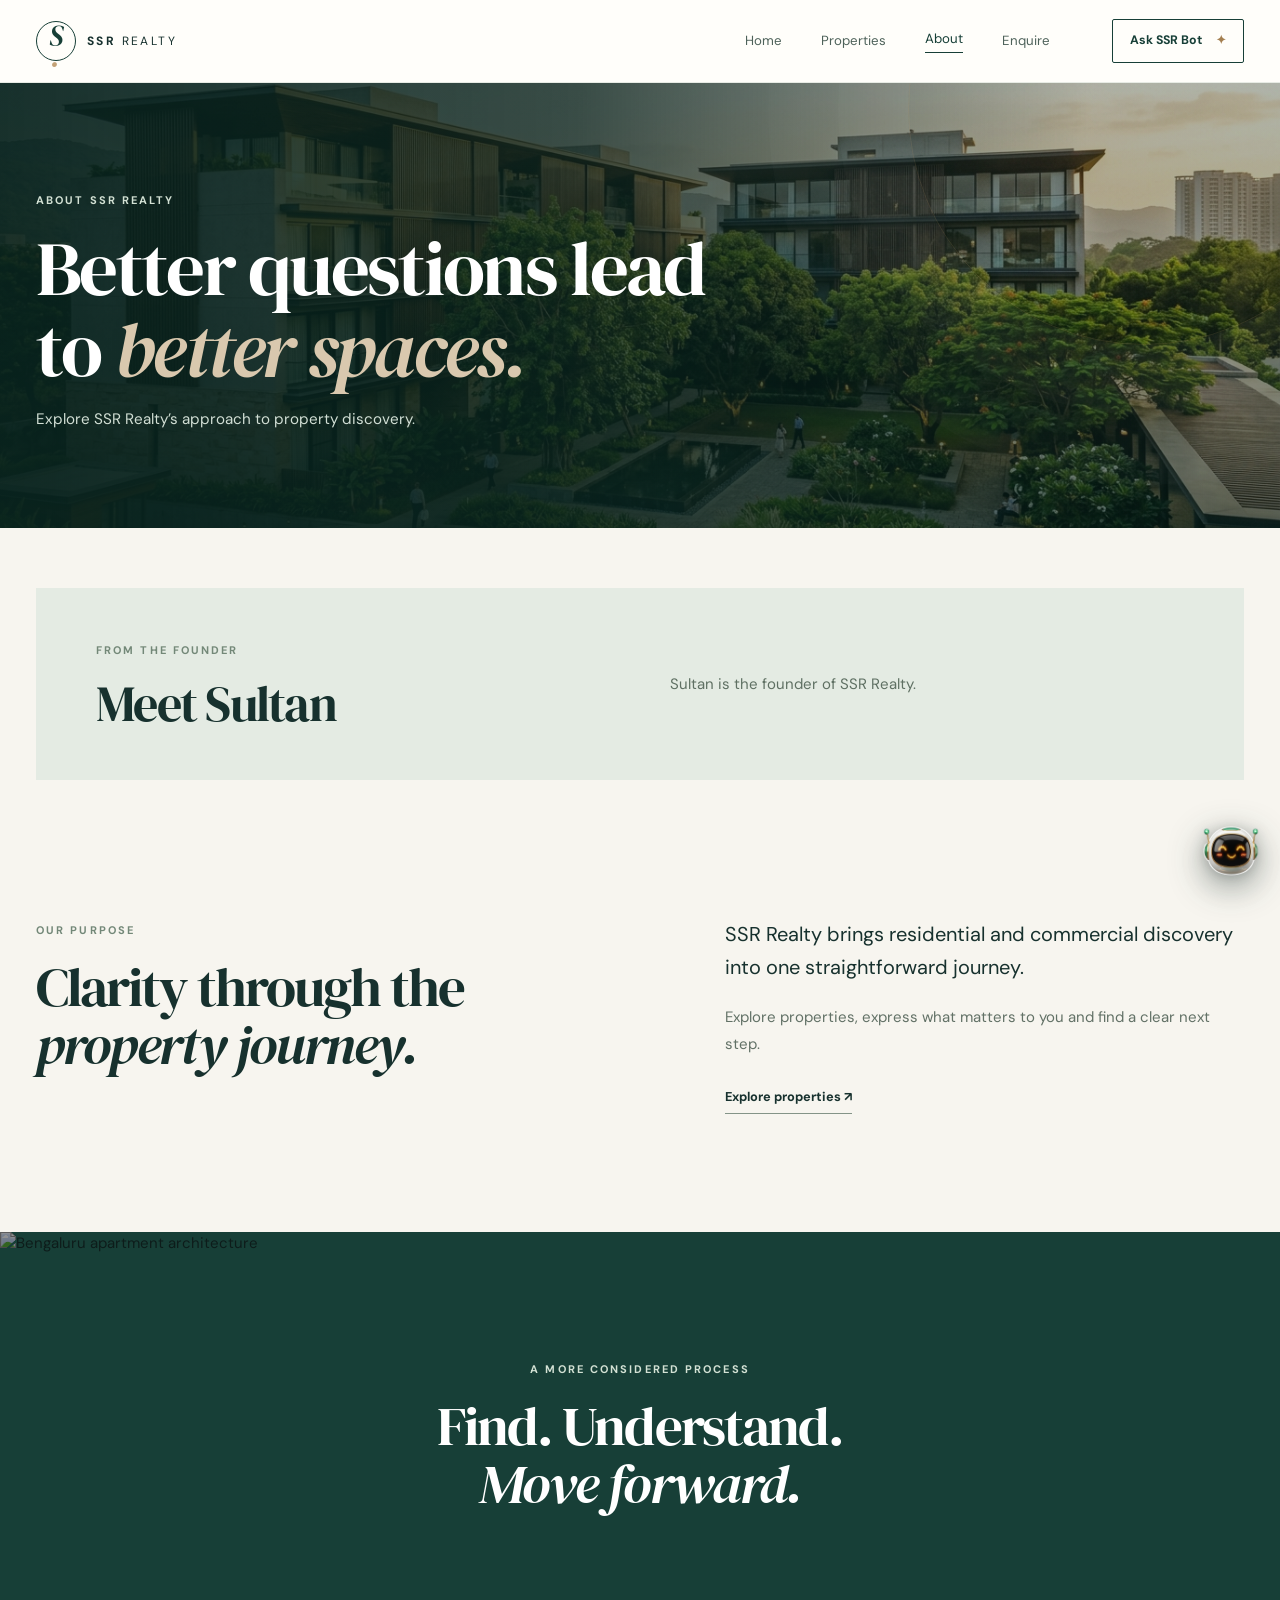
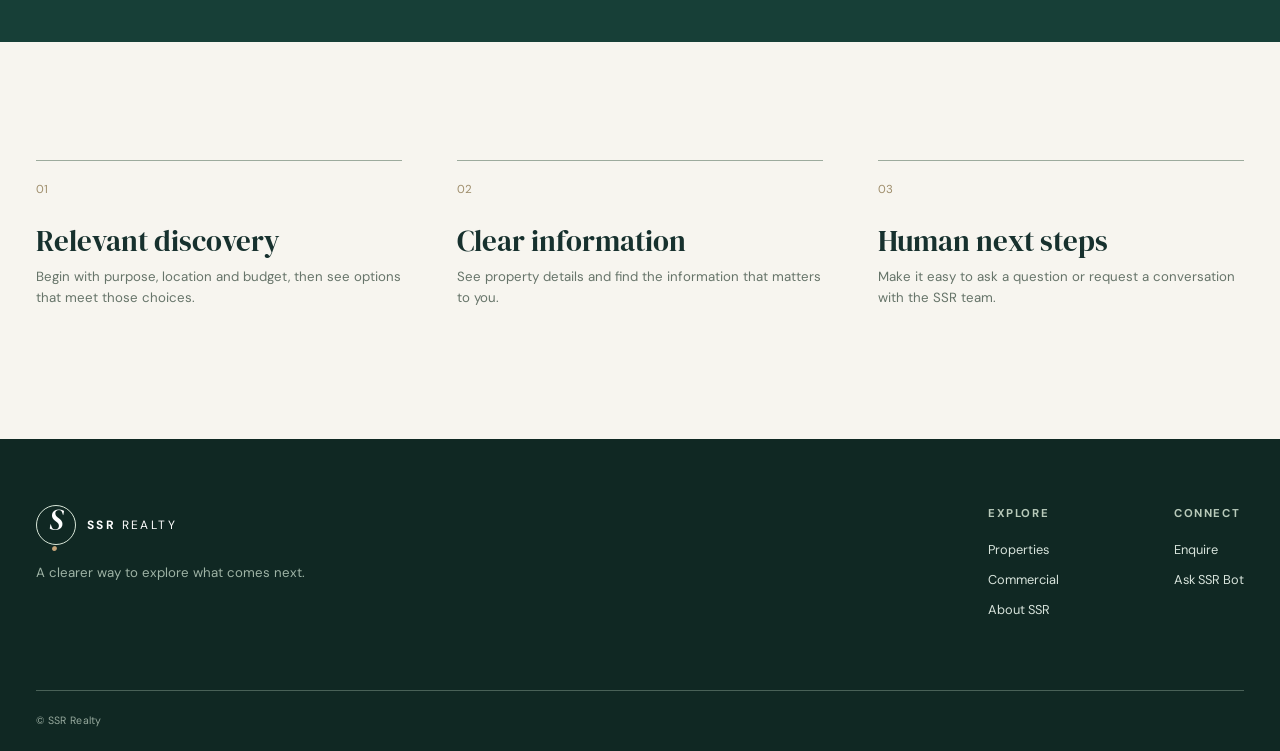
==== commit fe578bd0: "reverted" ====
--- a/about.html
+++ b/about.html
@@ -3,6 +3,7 @@
 <head><meta charset="utf-8"><meta name="viewport" content="width=device-width, initial-scale=1"><meta name="description" content="Learn about SSR Realty's property search approach."><title>About — SSR Realty</title><link rel="preconnect" href="https://fonts.googleapis.com"><link rel="preconnect" href="https://fonts.gstatic.com" crossorigin><link href="https://fonts.googleapis.com/css2?family=DM+Sans:wght@400;500;600;700&family=DM+Serif+Display:ital@0;1&display=swap" rel="stylesheet"><link rel="icon" href="assets/favicon.svg" type="image/svg+xml"><link rel="stylesheet" href="styles.css"><script src="app.js" defer></script></head>
 <body data-page="about"><div id="site-header"></div><main>
   <section class="page-hero about-hero"><div class="hero-media" role="img" aria-label="Sustainable architecture and modern property development"></div><div class="hero-shade"></div><div class="container"><span class="eyebrow light">About SSR Realty</span><h1>Better questions lead<br>to <em>better spaces.</em></h1><p>Explore SSR Realty’s approach to property discovery.</p></div></section>
+  <section class="owner-placeholder container"><div><span class="eyebrow">From the founder</span><h2>Meet Sultan</h2></div><p>Sultan is the founder of SSR Realty.</p></section>
 
   <section class="section container story-grid"><div><span class="eyebrow">Our purpose</span><h2>Clarity through the<br><em>property journey.</em></h2></div><div><p class="lead">SSR Realty brings residential and commercial discovery into one straightforward journey.</p><p>Explore properties, express what matters to you and find a clear next step.</p><a class="text-link" href="listings.html">Explore properties ↗</a></div></section>
   <section class="about-photo-band"><img src="assets/hero.webp" alt="Bengaluru apartment architecture"><div><span class="eyebrow light">A more considered process</span><h2>Find. Understand.<br><em>Move forward.</em></h2></div></section>
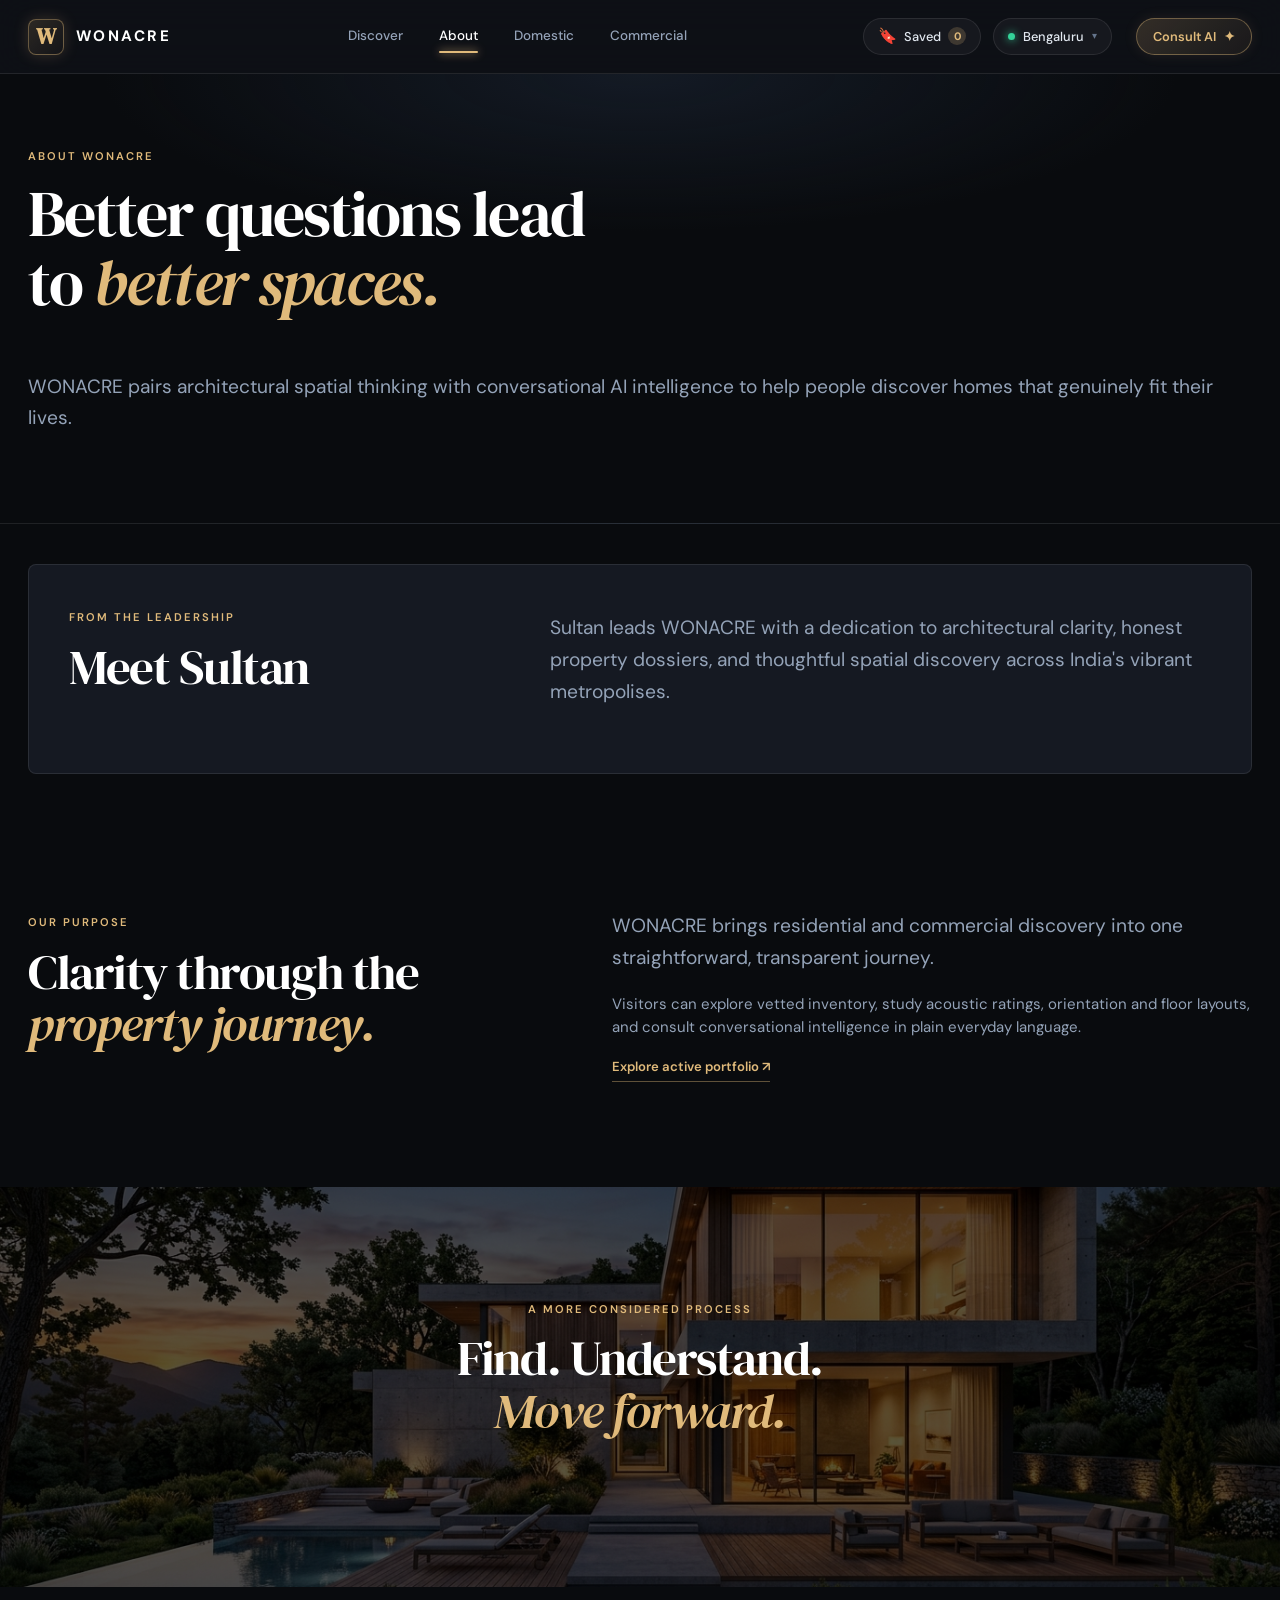
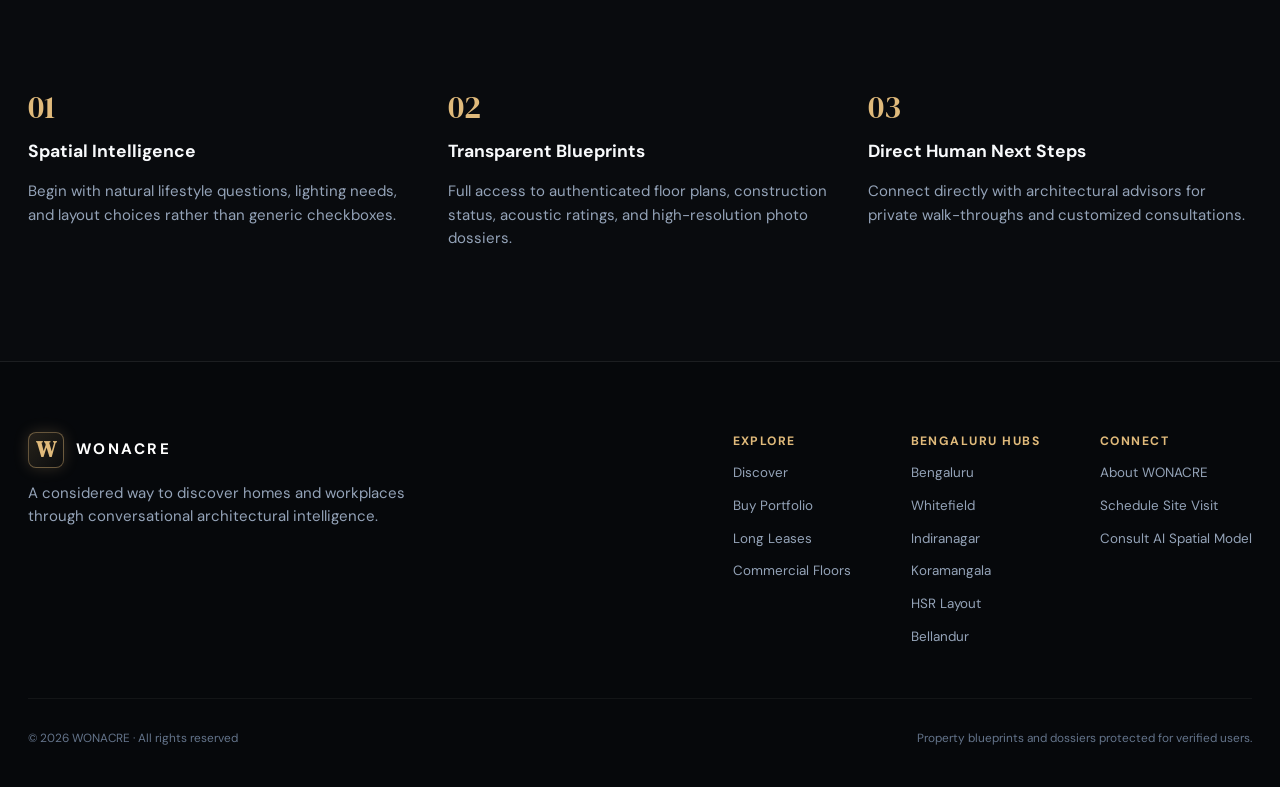
==== commit a1c3c6a7: "Merge branch 'origin/ranjana-ssr-updates' into main: Full rebrand to WONACRE" ====
--- a/about.html
+++ b/about.html
@@ -1,11 +1,76 @@
 <!doctype html>
 <html lang="en">
-<head><meta charset="utf-8"><meta name="viewport" content="width=device-width, initial-scale=1"><meta name="description" content="Learn about SSR Realty's property search approach."><title>About — SSR Realty</title><link rel="preconnect" href="https://fonts.googleapis.com"><link rel="preconnect" href="https://fonts.gstatic.com" crossorigin><link href="https://fonts.googleapis.com/css2?family=DM+Sans:wght@400;500;600;700&family=DM+Serif+Display:ital@0;1&display=swap" rel="stylesheet"><link rel="icon" href="assets/favicon.svg" type="image/svg+xml"><link rel="stylesheet" href="styles.css"><script src="app.js" defer></script></head>
-<body data-page="about"><div id="site-header"></div><main>
-  <section class="page-hero about-hero"><div class="hero-media" role="img" aria-label="Sustainable architecture and modern property development"></div><div class="hero-shade"></div><div class="container"><span class="eyebrow light">About SSR Realty</span><h1>Better questions lead<br>to <em>better spaces.</em></h1><p>Explore SSR Realty’s approach to property discovery.</p></div></section>
-  <section class="owner-placeholder container"><div><span class="eyebrow">From the founder</span><h2>Meet Sultan</h2></div><p>Sultan is the founder of SSR Realty.</p></section>
+<head>
+  <meta charset="utf-8">
+  <meta name="viewport" content="width=device-width, initial-scale=1">
+  <meta name="description" content="Learn about WONACRE and our architectural property discovery experience.">
+  <title>About — WONACRE</title>
+  <link rel="preconnect" href="https://fonts.googleapis.com">
+  <link rel="preconnect" href="https://fonts.gstatic.com" crossorigin>
+  <link href="https://fonts.googleapis.com/css2?family=DM+Sans:ital,wght@0,300;0,400;0,500;0,600;0,700;1,400&family=DM+Serif+Display:ital@0;1&display=swap" rel="stylesheet">
+  <link rel="icon" href="assets/favicon.svg" type="image/svg+xml">
+  <link rel="stylesheet" href="styles.css">
+  <script src="app.js" defer></script>
+</head>
+<body data-page="about">
+  <div id="site-header"></div>
+  <main>
+    <section class="page-hero about-hero">
+      <div class="container">
+        <span class="eyebrow light">About WONACRE</span>
+        <h1>Better questions lead<br>to <em>better spaces.</em></h1>
+        <p class="lead">WONACRE pairs architectural spatial thinking with conversational AI intelligence to help people discover homes that genuinely fit their lives.</p>
+      </div>
+    </section>
 
-  <section class="section container story-grid"><div><span class="eyebrow">Our purpose</span><h2>Clarity through the<br><em>property journey.</em></h2></div><div><p class="lead">SSR Realty brings residential and commercial discovery into one straightforward journey.</p><p>Explore properties, express what matters to you and find a clear next step.</p><a class="text-link" href="listings.html">Explore properties ↗</a></div></section>
-  <section class="about-photo-band"><img src="assets/hero.webp" alt="Bengaluru apartment architecture"><div><span class="eyebrow light">A more considered process</span><h2>Find. Understand.<br><em>Move forward.</em></h2></div></section>
-  <section class="section container principles"><article><span>01</span><h3>Relevant discovery</h3><p>Begin with purpose, location and budget, then see options that meet those choices.</p></article><article><span>02</span><h3>Clear information</h3><p>See property details and find the information that matters to you.</p></article><article><span>03</span><h3>Human next steps</h3><p>Make it easy to ask a question or request a conversation with the SSR team.</p></article></section>
-</main><div id="site-footer"></div><div id="chat-root"></div></body></html>
+    <section class="owner-placeholder container">
+      <div>
+        <span class="eyebrow">From the leadership</span>
+        <h2>Meet Sultan</h2>
+      </div>
+      <p class="lead">Sultan leads WONACRE with a dedication to architectural clarity, honest property dossiers, and thoughtful spatial discovery across India's vibrant metropolises.</p>
+    </section>
+
+    <section class="section container story-grid">
+      <div>
+        <span class="eyebrow">Our purpose</span>
+        <h2>Clarity through the<br><em>property journey.</em></h2>
+      </div>
+      <div>
+        <p class="lead">WONACRE brings residential and commercial discovery into one straightforward, transparent journey.</p>
+        <p style="color: var(--ink-secondary); margin-top: 16px;">Visitors can explore vetted inventory, study acoustic ratings, orientation and floor layouts, and consult conversational intelligence in plain everyday language.</p>
+        <a class="text-link" href="listings.html">Explore active portfolio ↗</a>
+      </div>
+    </section>
+
+    <section class="about-photo-band">
+      <img src="assets/prop-linear-exterior.jpg" alt="Architectural design and modern development">
+      <div>
+        <span class="eyebrow light">A more considered process</span>
+        <h2>Find. Understand.<br><em>Move forward.</em></h2>
+      </div>
+    </section>
+
+    <section class="section container principles">
+      <article>
+        <span>01</span>
+        <h3>Spatial Intelligence</h3>
+        <p style="color: var(--ink-secondary);">Begin with natural lifestyle questions, lighting needs, and layout choices rather than generic checkboxes.</p>
+      </article>
+      <article>
+        <span>02</span>
+        <h3>Transparent Blueprints</h3>
+        <p style="color: var(--ink-secondary);">Full access to authenticated floor plans, construction status, acoustic ratings, and high-resolution photo dossiers.</p>
+      </article>
+      <article>
+        <span>03</span>
+        <h3>Direct Human Next Steps</h3>
+        <p style="color: var(--ink-secondary);">Connect directly with architectural advisors for private walk-throughs and customized consultations.</p>
+      </article>
+    </section>
+  </main>
+  <div id="site-footer"></div>
+  <div id="chat-root"></div>
+  <div id="modal-root"></div>
+</body>
+</html>
--- a/styles.css
+++ b/styles.css
@@ -1,2262 +1,2995 @@
 :root {
-    --ink: #17312e;
-    --forest: #173f37;
-    --deep: #102c28;
-    --sage: #e4ebe3;
-    --paper: #f7f5ef;
-    --white: #fffefa;
-    --muted: #64716b;
-    --line: #d8dfd6;
-    --gold: #c4a277;
-    --serif: 'DM Serif Display', Georgia, serif;
-    --sans: 'DM Sans', Arial, sans-serif
+  --bg-base: #090b0e;
+  --bg-surface: #10141a;
+  --bg-card: #151922;
+  --bg-card-hover: #1b212c;
+  --bg-glass: rgba(15, 18, 24, 0.82);
+  --bg-glass-elevated: rgba(22, 27, 36, 0.94);
+  --border-subtle: rgba(255, 255, 255, 0.09);
+  --border-light: rgba(255, 255, 255, 0.16);
+  --border-gold: rgba(224, 186, 123, 0.4);
+  --gold: #e0ba7b;
+  --gold-glow: rgba(224, 186, 123, 0.2);
+  --emerald: #34d399;
+  --cyan: #38bdf8;
+  --ink: #f8fafc;
+  --ink-secondary: #94a3b8;
+  --muted: #64748b;
+  --white: #ffffff;
+  --serif: 'DM Serif Display', Georgia, serif;
+  --sans: 'DM Sans', -apple-system, BlinkMacSystemFont, "Segoe UI", Roboto, sans-serif;
+  --radius-sm: 4px;
+  --radius-md: 8px;
+  --radius-lg: 14px;
+  --shadow-card: 0 10px 30px -10px rgba(0, 0, 0, 0.5);
+  --shadow-elevated: 0 20px 45px -15px rgba(0, 0, 0, 0.7);
 }
 
 * {
-    box-sizing: border-box
+  box-sizing: border-box;
 }
 
 html {
-    scroll-behavior: smooth
+  scroll-behavior: smooth;
+  background: var(--bg-base);
+  color-scheme: dark;
 }
 
 body {
-    margin: 0;
-    background: var(--paper);
-    color: var(--ink);
-    font-family: var(--sans);
-    font-size: 15px;
-    line-height: 1.55
-}
-
-button,
-input,
-select,
-textarea {
-    font: inherit
+  margin: 0;
+  background: var(--bg-base);
+  color: var(--ink);
+  font-family: var(--sans);
+  font-size: 15px;
+  line-height: 1.55;
+  -webkit-font-smoothing: antialiased;
+}
+
+button, input, select, textarea {
+  font: inherit;
+  color: inherit;
 }
 
 button {
-    cursor: pointer
+  cursor: pointer;
 }
 
 a {
-    color: inherit;
-    text-decoration: none
+  color: inherit;
+  text-decoration: none;
 }
 
 img {
-    max-width: 100%;
-    display: block
-}
-
-h1,
-h2,
-h3,
-p {
-    margin-top: 0
-}
-
-h1,
+  max-width: 100%;
+  display: block;
+}
+
+h1, h2, h3, p {
+  margin-top: 0;
+}
+
+h1, h2 {
+  font-family: var(--serif);
+  font-weight: 400;
+  line-height: 1.08;
+  letter-spacing: -0.03em;
+  color: #ffffff;
+}
+
+h1 em, h2 em {
+  font-style: italic;
+  color: var(--gold);
+}
+
+h1 {
+  font-size: clamp(2.75rem, 5vw, 5.5rem);
+}
+
 h2 {
-    font-family: var(--serif);
-    font-weight: 400;
-    line-height: 1.05;
-    letter-spacing: -.035em
-}
-
-h1 em,
-h2 em {
-    font-weight: 400
-}
-
-h1 {
-    font-size: clamp(3.5rem, 6.5vw, 7rem)
-}
-
-h2 {
-    font-size: clamp(2.6rem, 4.3vw, 4.75rem)
+  font-size: clamp(2.2rem, 3.8vw, 3.75rem);
 }
 
 h3 {
-    line-height: 1.2
+  line-height: 1.25;
 }
 
 .container {
-    width: min(1280px, calc(100% - 72px));
-    margin-inline: auto
+  width: min(1320px, calc(100% - 56px));
+  margin-inline: auto;
 }
 
 .section {
-    padding-block: 118px
+  padding-block: 96px;
 }
 
 .eyebrow {
-    display: inline-block;
-    font-size: .69rem;
-    font-weight: 700;
-    letter-spacing: .19em;
-    text-transform: uppercase;
-    color: #738878;
-    margin-bottom: 19px
+  display: inline-flex;
+  align-items: center;
+  gap: 8px;
+  font-size: 0.7rem;
+  font-weight: 600;
+  letter-spacing: 0.18em;
+  text-transform: uppercase;
+  color: var(--gold);
+  margin-bottom: 14px;
 }
 
 .eyebrow.light {
-    color: #d3e1d4
+  color: var(--gold);
 }
 
 .lead {
-    font-size: 1.25rem;
-    line-height: 1.65
+  font-size: 1.2rem;
+  line-height: 1.65;
+  color: var(--ink-secondary);
 }
 
 .sr-only {
-    position: absolute !important;
-    width: 1px;
-    height: 1px;
-    padding: 0;
-    margin: -1px;
-    overflow: hidden;
-    clip: rect(0, 0, 0, 0);
-    white-space: nowrap;
-    border: 0
+  position: absolute !important;
+  width: 1px;
+  height: 1px;
+  padding: 0;
+  margin: -1px;
+  overflow: hidden;
+  clip: rect(0, 0, 0, 0);
+  white-space: nowrap;
+  border: 0;
 }
 
 [hidden] {
-    display: none !important
-}
+  display: none !important;
+}
+
+/* =========================================================
+   ANNOUNCEMENT & HEADER
+   ========================================================= */
 
 .announcement {
-    height: 31px;
-    background: var(--deep);
-    color: #d8e3d8;
-    display: flex;
-    justify-content: space-between;
-    align-items: center;
-    padding: 0 max(36px, calc((100vw - 1280px)/2));
-    font-size: .61rem;
-    letter-spacing: .16em;
-    text-transform: uppercase
+  display: none !important;
 }
 
 .site-header {
-    height: 83px;
-    background: var(--white);
-    position: relative;
-    z-index: 20;
-    border-bottom: 1px solid #e7ebe4
+  height: 74px;
+  background: var(--bg-glass);
+  backdrop-filter: blur(18px);
+  -webkit-backdrop-filter: blur(18px);
+  position: sticky;
+  top: 0;
+  z-index: 100;
+  border-bottom: 1px solid var(--border-subtle);
+  transition: background 0.3s ease;
 }
 
 .header-inner {
-    height: 100%;
-    display: flex;
-    align-items: center;
-    justify-content: space-between;
-    gap: 24px
+  height: 100%;
+  display: flex;
+  align-items: center;
+  justify-content: space-between;
+  gap: 20px;
 }
 
 .brand {
-    display: inline-flex;
-    align-items: center;
-    gap: 11px;
-    white-space: nowrap
+  display: inline-flex;
+  align-items: center;
+  gap: 12px;
+  white-space: nowrap;
 }
 
 .brand-symbol {
-    width: 40px;
-    height: 40px;
-    border: 1px solid var(--forest);
-    color: var(--forest);
-    display: grid;
-    place-items: center;
-    border-radius: 50%;
-    font-family: var(--serif);
-    font-size: 1.8rem;
-    font-style: italic;
-    line-height: 1
-}
-
-.brand-symbol span {
-    margin-left: -5px;
-    color: var(--gold)
+  width: 36px;
+  height: 36px;
+  background: linear-gradient(135deg, rgba(224, 186, 123, 0.15), rgba(224, 186, 123, 0.03));
+  border: 1px solid var(--border-gold);
+  color: var(--gold);
+  display: grid;
+  place-items: center;
+  border-radius: 8px;
+  font-family: var(--serif);
+  font-size: 1.4rem;
+  font-weight: 700;
+  box-shadow: 0 0 15px var(--gold-glow);
+}
+
+.brand-text {
+  display: flex;
+  flex-direction: column;
 }
 
 .brand-name {
-    font-size: .75rem;
-    letter-spacing: .2em;
-    font-weight: 700
-}
-
-.brand-name b {
-    font-weight: 400
-}
-
+  font-size: 0.95rem;
+  letter-spacing: 0.16em;
+  font-weight: 700;
+  color: #ffffff;
+}
+
+.brand-sub {
+  display: none !important;
+}
+
+/* Nav Menu: Discover, Buy, Rent, Saved, About */
 .main-nav {
-    display: flex;
-    align-items: center;
-    gap: 39px;
-    margin-left: auto;
-    margin-right: 38px
-}
-
-.main-nav a {
-    font-size: .83rem;
-    color: #4e625a;
-    transition: color .2s
-}
-
-.main-nav a:hover,
-.main-nav a[aria-current] {
-    color: var(--forest)
-}
-
-.main-nav a[aria-current]::after {
-    content: '';
-    display: block;
-    height: 1px;
-    background: var(--forest);
-    margin-top: 3px
-}
-
+  display: flex;
+  align-items: center;
+  gap: 28px;
+}
+
+.nav-link {
+  font-size: 0.84rem;
+  font-weight: 500;
+  color: var(--ink-secondary);
+  display: inline-flex;
+  align-items: center;
+  gap: 5px;
+  padding: 6px 4px;
+  position: relative;
+  transition: color 0.2s ease;
+}
+
+.nav-link:hover,
+.nav-link.active,
+.nav-link[aria-current="page"] {
+  color: #ffffff;
+}
+
+.nav-link.active::after,
+.nav-link[aria-current="page"]::after {
+  content: '';
+  position: absolute;
+  bottom: 0;
+  left: 4px;
+  right: 4px;
+  height: 2px;
+  background: var(--gold);
+  border-radius: 2px;
+  box-shadow: 0 0 8px var(--gold);
+}
+
+.nav-arrow {
+  font-size: 0.65rem;
+  color: var(--muted);
+  transition: transform 0.2s ease;
+}
+
+.nav-item-dropdown:hover .nav-arrow {
+  transform: rotate(180deg);
+}
+
+.nav-badge {
+  display: inline-flex;
+  align-items: center;
+  justify-content: center;
+  min-width: 18px;
+  height: 18px;
+  padding: 0 5px;
+  border-radius: 10px;
+  background: rgba(224, 186, 123, 0.2);
+  color: var(--gold);
+  font-size: 0.68rem;
+  font-weight: 700;
+}
+
+/* Header Right: Saved with symbol, Location, Sign In, Consult AI */
 .header-actions {
-    display: flex;
-    align-items: center;
-    gap: 12px
-}
-
-.header-bot {
-    border: 1px solid var(--forest);
-    background: transparent;
-    color: var(--forest);
-    padding: 11px 17px;
-    border-radius: 2px;
-    font-size: .77rem;
-    font-weight: 700
-}
-
-.header-bot span {
-    margin-left: 11px;
-    color: #a47f50
+  display: flex;
+  align-items: center;
+  gap: 12px;
+}
+
+/* Saved Pill Button with Save Symbol */
+.saved-pill-btn {
+  background: rgba(255, 255, 255, 0.04);
+  border: 1px solid var(--border-subtle);
+  color: #e2e8f0;
+  padding: 8px 14px;
+  border-radius: 24px;
+  font-size: 0.8rem;
+  font-weight: 500;
+  display: inline-flex;
+  align-items: center;
+  gap: 7px;
+  transition: all 0.2s ease;
+  text-decoration: none;
+}
+
+.saved-pill-btn:hover,
+.saved-pill-btn.active {
+  background: rgba(224, 186, 123, 0.12);
+  border-color: var(--border-gold);
+  color: #ffffff;
+}
+
+.save-icon-symbol {
+  font-size: 0.95rem;
+  color: var(--gold);
+  display: inline-block;
+  line-height: 1;
+}
+
+.save-label {
+  font-size: 0.8rem;
+}
+
+/* Location Selector Dropdown Pill */
+.location-selector {
+  position: relative;
+}
+
+.location-pill-btn {
+  background: rgba(255, 255, 255, 0.04);
+  border: 1px solid var(--border-subtle);
+  color: #e2e8f0;
+  padding: 8px 14px;
+  border-radius: 24px;
+  font-size: 0.8rem;
+  font-weight: 500;
+  display: inline-flex;
+  align-items: center;
+  gap: 8px;
+  transition: all 0.2s ease;
+}
+
+.location-pill-btn:hover,
+.location-pill-btn[aria-expanded="true"] {
+  background: rgba(255, 255, 255, 0.08);
+  border-color: var(--border-light);
+  color: #ffffff;
+}
+
+.loc-dot {
+  width: 7px;
+  height: 7px;
+  background: var(--emerald);
+  border-radius: 50%;
+  box-shadow: 0 0 8px var(--emerald);
+}
+
+.loc-arrow {
+  font-size: 0.65rem;
+  color: var(--muted);
+  transition: transform 0.2s ease;
+}
+
+.location-pill-btn[aria-expanded="true"] .loc-arrow {
+  transform: rotate(180deg);
+}
+
+/* Location Dropdown Menu (from user screenshot) */
+.location-menu {
+  position: absolute;
+  top: calc(100% + 10px);
+  right: 0;
+  width: 250px;
+  background: var(--bg-glass-elevated);
+  backdrop-filter: blur(20px);
+  -webkit-backdrop-filter: blur(20px);
+  border: 1px solid var(--border-subtle);
+  border-radius: var(--radius-md);
+  box-shadow: var(--shadow-elevated);
+  padding: 10px 6px;
+  z-index: 120;
+  animation: fadeInDown 0.18s cubic-bezier(0.16, 1, 0.3, 1);
+}
+
+.location-menu-title {
+  padding: 8px 12px 6px;
+  font-size: 0.62rem;
+  letter-spacing: 0.18em;
+  text-transform: uppercase;
+  color: var(--muted);
+  font-weight: 700;
+  border-bottom: 1px solid rgba(255, 255, 255, 0.05);
+  margin-bottom: 4px;
+}
+
+.location-option {
+  width: 100%;
+  display: flex;
+  align-items: center;
+  justify-content: space-between;
+  padding: 9px 12px;
+  background: transparent;
+  border: 0;
+  border-radius: 6px;
+  text-align: left;
+  transition: background 0.15s ease;
+}
+
+.location-option:hover {
+  background: rgba(255, 255, 255, 0.06);
+}
+
+.location-option.selected {
+  background: rgba(224, 186, 123, 0.1);
+}
+
+.location-option-text {
+  display: flex;
+  flex-direction: column;
+}
+
+.location-option-name {
+  font-size: 0.84rem;
+  font-weight: 600;
+  color: #ffffff;
+}
+
+.location-option-sub {
+  font-size: 0.68rem;
+  color: var(--muted);
+}
+
+.location-check {
+  color: var(--gold);
+  font-size: 0.95rem;
+  font-weight: 700;
+}
+
+/* Sign In & User Account Pill */
+.auth-btn {
+  background: transparent;
+  border: 1px solid var(--border-subtle);
+  color: #e2e8f0;
+  padding: 8px 16px;
+  border-radius: 20px;
+  font-size: 0.8rem;
+  font-weight: 500;
+  transition: all 0.2s ease;
+}
+
+.auth-btn:hover {
+  border-color: rgba(255, 255, 255, 0.25);
+  background: rgba(255, 255, 255, 0.05);
+  color: #ffffff;
+}
+
+.user-profile-pill {
+  display: inline-flex;
+  align-items: center;
+  gap: 8px;
+  background: rgba(224, 186, 123, 0.08);
+  border: 1px solid var(--border-gold);
+  padding: 5px 12px 5px 8px;
+  border-radius: 20px;
+  font-size: 0.78rem;
+  color: #ffffff;
+}
+
+.user-avatar-circle {
+  width: 24px;
+  height: 24px;
+  border-radius: 50%;
+  background: var(--gold);
+  color: #0c0e12;
+  font-weight: 700;
+  font-size: 0.72rem;
+  display: grid;
+  place-items: center;
+}
+
+.user-logout-btn {
+  background: transparent;
+  border: 0;
+  color: var(--muted);
+  font-size: 0.85rem;
+  padding: 0 2px;
+  margin-left: 2px;
+  transition: color 0.15s ease;
+}
+
+.user-logout-btn:hover {
+  color: #ef4444;
+}
+
+/* Consult AI button */
+.header-bot, .consult-ai-btn {
+  background: linear-gradient(135deg, rgba(224, 186, 123, 0.18), rgba(224, 186, 123, 0.06));
+  border: 1px solid var(--border-gold);
+  color: var(--gold);
+  padding: 8px 16px;
+  border-radius: 20px;
+  font-size: 0.8rem;
+  font-weight: 600;
+  display: inline-flex;
+  align-items: center;
+  gap: 8px;
+  transition: all 0.25s ease;
+  box-shadow: 0 0 14px rgba(224, 186, 123, 0.1);
+}
+
+.header-bot:hover, .consult-ai-btn:hover {
+  background: linear-gradient(135deg, rgba(224, 186, 123, 0.28), rgba(224, 186, 123, 0.12));
+  transform: translateY(-1px);
+  box-shadow: 0 0 20px rgba(224, 186, 123, 0.25);
+  color: #ffffff;
 }
 
 .menu-toggle {
+  display: none;
+  border: 0;
+  background: transparent;
+  width: 38px;
+  height: 38px;
+  padding: 8px;
+}
+
+.menu-toggle span {
+  display: block;
+  height: 2px;
+  background: #ffffff;
+  margin: 6px 0;
+  border-radius: 2px;
+  transition: transform 0.2s ease;
+}
+
+/* =========================================================
+   BUTTONS & COMMON UI
+   ========================================================= */
+
+.button {
+  min-height: 46px;
+  padding: 11px 22px;
+  display: inline-flex;
+  align-items: center;
+  justify-content: center;
+  gap: 12px;
+  border: 1px solid transparent;
+  border-radius: var(--radius-sm);
+  font-size: 0.82rem;
+  font-weight: 600;
+  letter-spacing: 0.03em;
+  transition: all 0.2s ease;
+  text-align: center;
+}
+
+.button:hover {
+  transform: translateY(-1px);
+}
+
+.button-light, .button-gold {
+  background: var(--gold);
+  color: #0b0d11;
+  border-color: var(--gold);
+  box-shadow: 0 4px 18px rgba(224, 186, 123, 0.25);
+}
+
+.button-light:hover, .button-gold:hover {
+  background: #ecd19d;
+  box-shadow: 0 6px 24px rgba(224, 186, 123, 0.4);
+}
+
+.button-dark {
+  background: #171d27;
+  color: #ffffff;
+  border-color: var(--border-light);
+}
+
+.button-dark:hover {
+  background: #202735;
+  border-color: rgba(255, 255, 255, 0.28);
+}
+
+.button-ghost-light {
+  background: rgba(255, 255, 255, 0.05);
+  border-color: var(--border-light);
+  color: #ffffff;
+}
+
+.button-ghost-light:hover {
+  background: rgba(255, 255, 255, 0.1);
+}
+
+.button-outline {
+  background: transparent;
+  border-color: var(--border-gold);
+  color: var(--gold);
+}
+
+.button-outline:hover {
+  background: rgba(224, 186, 123, 0.1);
+  color: #ffffff;
+}
+
+.text-link {
+  display: inline-flex;
+  align-items: center;
+  gap: 10px;
+  border-bottom: 1px solid var(--border-gold);
+  padding-bottom: 4px;
+  font-size: 0.82rem;
+  font-weight: 600;
+  color: var(--gold);
+  transition: all 0.2s ease;
+}
+
+.text-link:hover {
+  color: #ffffff;
+  border-color: #ffffff;
+}
+
+.quiet-button {
+  border: 0;
+  background: none;
+  color: var(--ink-secondary);
+  font-size: 0.8rem;
+  font-weight: 600;
+  transition: color 0.2s;
+}
+
+.quiet-button:hover {
+  color: #ffffff;
+}
+
+/* =========================================================
+   HERO SECTION (Light Glass House Background Aesthetic)
+   ========================================================= */
+
+.hero {
+  min-height: 680px;
+  position: relative;
+  overflow: hidden;
+  padding: 70px 0 90px;
+  background: var(--bg-base);
+}
+
+/* Background image of architectural house */
+.hero-bg-media {
+  position: absolute;
+  inset: 0;
+  background: url('assets/prop-linear-exterior.jpg') center 35%/cover no-repeat;
+  filter: brightness(0.48) saturate(1.2);
+  transform: scale(1.02);
+  z-index: 1;
+  transition: transform 12s cubic-bezier(0.16, 1, 0.3, 1);
+}
+
+.hero:hover .hero-bg-media {
+  transform: scale(1.05);
+}
+
+/* Light Glass Frosted Overlay */
+.hero-glass-overlay {
+  position: absolute;
+  inset: 0;
+  background: 
+    radial-gradient(circle at 65% 30%, rgba(20, 26, 36, 0.32) 0%, rgba(9, 11, 14, 0.72) 55%, rgba(9, 11, 14, 0.96) 100%),
+    linear-gradient(180deg, rgba(9, 11, 14, 0.35) 0%, rgba(9, 11, 14, 0.75) 60%, #090b0e 100%);
+  backdrop-filter: blur(8px) saturate(120%);
+  -webkit-backdrop-filter: blur(8px) saturate(120%);
+  z-index: 2;
+}
+
+.hero-backdrop-glow {
+  position: absolute;
+  top: 10%;
+  right: 15%;
+  width: 500px;
+  height: 500px;
+  background: radial-gradient(circle, rgba(224, 186, 123, 0.12) 0%, transparent 70%);
+  pointer-events: none;
+  filter: blur(50px);
+  z-index: 2;
+}
+
+.hero-grid {
+  display: grid;
+  grid-template-columns: 1.15fr 0.85fr;
+  gap: 48px;
+  align-items: center;
+  position: relative;
+  z-index: 3;
+}
+
+.hero-copy-block {
+  max-width: 650px;
+}
+
+.hero-eyebrow-chip {
+  display: inline-flex;
+  align-items: center;
+  gap: 8px;
+  font-size: 0.68rem;
+  letter-spacing: 0.16em;
+  text-transform: uppercase;
+  color: var(--ink-secondary);
+  background: rgba(18, 23, 32, 0.7);
+  backdrop-filter: blur(12px);
+  border: 1px solid rgba(255, 255, 255, 0.1);
+  padding: 6px 14px;
+  border-radius: 20px;
+  margin-bottom: 24px;
+}
+
+.hero-eyebrow-chip .chip-dot,
+.chip-dot {
+  display: none !important;
+}
+
+.hero h1 {
+  margin: 0 0 20px;
+  line-height: 1.06;
+}
+
+.hero-lead-text {
+  font-size: 1.08rem;
+  line-height: 1.7;
+  color: #cbd5e1;
+  margin-bottom: 34px;
+  max-width: 540px;
+  text-shadow: 0 2px 8px rgba(0, 0, 0, 0.5);
+}
+
+.hero-copy-block .hero-lead-text:last-child {
+  margin-bottom: 0;
+}
+
+/* Spatial AI Search Box (Translucent Glassmorphism) */
+.spatial-search-box {
+  background: rgba(14, 18, 26, 0.88);
+  backdrop-filter: blur(24px);
+  -webkit-backdrop-filter: blur(24px);
+  border: 1px solid rgba(255, 255, 255, 0.12);
+  border-radius: 12px;
+  padding: 20px 24px;
+  box-shadow: 0 20px 50px -10px rgba(0, 0, 0, 0.75), inset 0 1px 0 rgba(255, 255, 255, 0.1);
+  position: relative;
+  margin-top: 24px;
+}
+
+.spatial-search-tabs {
+  display: flex;
+  align-items: center;
+  gap: 10px;
+  flex-wrap: wrap;
+  padding-bottom: 14px;
+  margin-bottom: 6px;
+}
+
+.spatial-tab-btn {
+  background: transparent;
+  border: 1px solid transparent;
+  color: #8292a4;
+  font-size: 0.82rem;
+  font-weight: 600;
+  padding: 7px 15px;
+  border-radius: 6px;
+  transition: all 0.15s ease;
+  cursor: pointer;
+}
+
+.spatial-tab-btn:hover {
+  color: #ffffff;
+}
+
+.spatial-tab-btn.selected {
+  background: #1c2331;
+  border-color: rgba(255, 255, 255, 0.16);
+  color: #ffffff;
+}
+
+.spatial-tab-select {
+  background: #131822;
+  border: 1px solid rgba(255, 255, 255, 0.12);
+  color: #ffffff;
+  font-size: 0.82rem;
+  font-weight: 500;
+  padding: 7px 12px;
+  border-radius: 6px;
+  outline: none;
+  cursor: pointer;
+}
+
+.spatial-tab-select option {
+  background: #151922;
+  color: #ffffff;
+}
+
+.spatial-input-row {
+  position: relative;
+  display: flex;
+  align-items: center;
+  border-bottom: 1px solid rgba(255, 255, 255, 0.08);
+  padding: 6px 0 14px;
+}
+
+.spatial-prompt-input {
+  width: 100%;
+  background: transparent;
+  border: 0;
+  color: #ffffff;
+  font-size: 1.05rem;
+  padding: 8px 0;
+  outline: none;
+  font-family: inherit;
+  letter-spacing: -0.01em;
+}
+
+.spatial-prompt-input::placeholder {
+  color: #556275;
+}
+
+.spatial-search-bottom {
+  display: flex;
+  align-items: center;
+  justify-content: flex-end;
+  margin-top: 14px;
+}
+
+.spatial-model-badge {
+  display: inline-flex;
+  align-items: center;
+  gap: 6px;
+  font-size: 0.68rem;
+  font-weight: 700;
+  letter-spacing: 0.08em;
+  color: #5b6f84;
+  text-transform: uppercase;
+}
+
+.spatial-model-badge span {
+  color: #38bdf8;
+}
+
+.consult-submit-btn {
+  background: #181f2b;
+  border: 1px solid rgba(255, 255, 255, 0.14);
+  color: #ffffff;
+  padding: 9px 18px;
+  border-radius: 8px;
+  font-size: 0.82rem;
+  font-weight: 600;
+  display: inline-flex;
+  align-items: center;
+  gap: 8px;
+  cursor: pointer;
+  transition: all 0.2s ease;
+}
+
+.consult-submit-btn:hover {
+  background: #252e3d;
+  border-color: rgba(255, 255, 255, 0.28);
+  color: #ffffff;
+}
+
+#spatial-results-section {
+  padding-top: 36px;
+  padding-bottom: 50px;
+  border-top: 1px solid rgba(255, 255, 255, 0.07);
+}
+
+/* Featured Monograph Card (Translucent Light Glass Style) */
+.featured-monograph-card {
+  background: rgba(18, 23, 32, 0.82);
+  backdrop-filter: blur(24px);
+  -webkit-backdrop-filter: blur(24px);
+  border: 1px solid rgba(255, 255, 255, 0.15);
+  border-radius: var(--radius-md);
+  overflow: hidden;
+  box-shadow: 0 25px 60px -15px rgba(0, 0, 0, 0.8), inset 0 1px 0 rgba(255, 255, 255, 0.12);
+  transition: all 0.3s cubic-bezier(0.16, 1, 0.3, 1);
+  cursor: pointer;
+  position: relative;
+}
+
+.featured-monograph-card:hover {
+  transform: translateY(-4px);
+  border-color: var(--border-gold);
+  box-shadow: 0 25px 50px -12px rgba(224, 186, 123, 0.15);
+}
+
+.monograph-image-wrap {
+  position: relative;
+  height: 340px;
+  overflow: hidden;
+}
+
+.monograph-image-wrap img {
+  width: 100%;
+  height: 100%;
+  object-fit: cover;
+  transition: transform 0.6s ease;
+}
+
+.featured-monograph-card:hover .monograph-image-wrap img {
+  transform: scale(1.04);
+}
+
+.monograph-top-badges {
+  position: absolute;
+  top: 14px;
+  left: 14px;
+  right: 14px;
+  display: flex;
+  justify-content: space-between;
+  align-items: center;
+  z-index: 3;
+}
+
+.mono-spec-tag {
+  background: rgba(9, 11, 14, 0.75);
+  backdrop-filter: blur(8px);
+  border: 1px solid rgba(255, 255, 255, 0.1);
+  padding: 4px 10px;
+  border-radius: 4px;
+  font-size: 0.64rem;
+  letter-spacing: 0.14em;
+  font-weight: 600;
+  color: #cbd5e1;
+  text-transform: uppercase;
+}
+
+.mono-acoustic-tag {
+  background: rgba(224, 186, 123, 0.2);
+  border: 1px solid var(--border-gold);
+  padding: 4px 10px;
+  border-radius: 4px;
+  font-size: 0.62rem;
+  letter-spacing: 0.12em;
+  font-weight: 700;
+  color: var(--gold);
+  text-transform: uppercase;
+}
+
+.monograph-body {
+  padding: 20px 22px;
+  display: flex;
+  flex-direction: column;
+  gap: 12px;
+}
+
+.monograph-eyebrow-row {
+  display: flex;
+  align-items: center;
+  justify-content: space-between;
+  font-size: 0.66rem;
+  letter-spacing: 0.16em;
+  color: var(--muted);
+  text-transform: uppercase;
+}
+
+.monograph-price {
+  font-size: 1.15rem;
+  font-weight: 700;
+  color: var(--gold);
+}
+
+.monograph-title {
+  font-size: 1.45rem;
+  margin: 0;
+  color: #ffffff;
+}
+
+.monograph-footer-meta {
+  display: flex;
+  align-items: center;
+  justify-content: space-between;
+  font-size: 0.78rem;
+  color: var(--ink-secondary);
+  border-top: 1px solid rgba(255, 255, 255, 0.05);
+  padding-top: 12px;
+}
+
+.monograph-unlock-hint {
+  display: inline-flex;
+  align-items: center;
+  gap: 6px;
+  color: var(--gold);
+  font-size: 0.74rem;
+  font-weight: 600;
+}
+
+/* =========================================================
+   SEARCH PANEL (Home Secondary Filter)
+   ========================================================= */
+
+.search-panel {
+  margin-top: -30px;
+  position: relative;
+  z-index: 10;
+  background: var(--bg-card);
+  border: 1px solid var(--border-subtle);
+  border-radius: var(--radius-md);
+  padding: 32px 36px;
+  box-shadow: var(--shadow-card);
+}
+
+.search-heading {
+  display: flex;
+  align-items: flex-end;
+  justify-content: space-between;
+  gap: 20px;
+  margin-bottom: 24px;
+}
+
+.search-heading h2 {
+  font-size: 1.8rem;
+  margin: 0;
+}
+
+.search-heading p {
+  color: var(--ink-secondary);
+  margin: 0;
+  font-size: 0.9rem;
+}
+
+.home-search {
+  display: grid;
+  grid-template-columns: auto 1fr 1fr auto;
+  gap: 16px;
+  align-items: center;
+}
+
+.home-search label {
+  display: flex;
+  flex-direction: column;
+  gap: 6px;
+  font-size: 0.72rem;
+  font-weight: 600;
+  letter-spacing: 0.06em;
+  text-transform: uppercase;
+  color: var(--ink-secondary);
+}
+
+.home-search select,
+.filter-panel select {
+  height: 46px;
+  background: var(--bg-surface);
+  border: 1px solid var(--border-subtle);
+  border-radius: var(--radius-sm);
+  padding: 0 14px;
+  color: #ffffff;
+  outline: none;
+  transition: border-color 0.2s ease;
+}
+
+.home-search select:focus,
+.filter-panel select:focus {
+  border-color: var(--border-gold);
+}
+
+.segmented {
+  display: inline-flex;
+  background: var(--bg-surface);
+  border: 1px solid var(--border-subtle);
+  border-radius: var(--radius-sm);
+  padding: 4px;
+  gap: 4px;
+}
+
+.segmented button {
+  background: transparent;
+  border: 0;
+  color: var(--ink-secondary);
+  padding: 8px 16px;
+  border-radius: 4px;
+  font-size: 0.78rem;
+  font-weight: 600;
+  transition: all 0.2s ease;
+}
+
+.segmented button.selected {
+  background: rgba(224, 186, 123, 0.16);
+  color: var(--gold);
+}
+
+/* =========================================================
+   PROPERTY CARDS & GRID
+   ========================================================= */
+
+.section-top {
+  display: flex;
+  align-items: flex-end;
+  justify-content: space-between;
+  margin-bottom: 40px;
+}
+
+.section-top h2 {
+  font-size: clamp(2rem, 3.2vw, 3.2rem);
+  margin: 0;
+}
+
+.card-grid {
+  display: grid;
+  grid-template-columns: repeat(auto-fill, minmax(360px, 1fr));
+  gap: 32px;
+}
+
+.property-card {
+  background: var(--bg-card);
+  border: 1px solid var(--border-subtle);
+  border-radius: var(--radius-md);
+  overflow: hidden;
+  box-shadow: var(--shadow-card);
+  transition: all 0.3s cubic-bezier(0.16, 1, 0.3, 1);
+  display: flex;
+  flex-direction: column;
+  position: relative;
+  cursor: pointer;
+}
+
+.property-card:hover {
+  transform: translateY(-4px);
+  border-color: rgba(224, 186, 123, 0.35);
+  box-shadow: 0 20px 40px -10px rgba(0, 0, 0, 0.6);
+}
+
+.card-media {
+  height: 250px;
+  position: relative;
+  overflow: hidden;
+  display: block;
+}
+
+.card-media img {
+  width: 100%;
+  height: 100%;
+  object-fit: cover;
+  transition: transform 0.6s cubic-bezier(0.16, 1, 0.3, 1);
+}
+
+.property-card:hover .card-media img {
+  transform: scale(1.05);
+}
+
+.card-badge {
+  position: absolute;
+  top: 14px;
+  left: 14px;
+  background: rgba(9, 11, 14, 0.75);
+  backdrop-filter: blur(8px);
+  border: 1px solid rgba(255, 255, 255, 0.1);
+  padding: 4px 10px;
+  border-radius: 4px;
+  font-size: 0.64rem;
+  letter-spacing: 0.12em;
+  font-weight: 600;
+  text-transform: uppercase;
+  color: #cbd5e1;
+}
+
+.card-save-btn {
+  position: absolute;
+  top: 14px;
+  right: 14px;
+  width: 34px;
+  height: 34px;
+  border-radius: 50%;
+  background: rgba(9, 11, 14, 0.75);
+  backdrop-filter: blur(8px);
+  border: 1px solid rgba(255, 255, 255, 0.1);
+  color: #ffffff;
+  display: grid;
+  place-items: center;
+  font-size: 0.95rem;
+  transition: all 0.2s ease;
+  z-index: 5;
+}
+
+.card-save-btn:hover,
+.card-save-btn.saved {
+  background: var(--gold);
+  color: #0b0d11;
+  border-color: var(--gold);
+}
+
+.card-content {
+  padding: 22px;
+  display: flex;
+  flex-direction: column;
+  flex: 1;
+}
+
+.card-eyebrow {
+  display: flex;
+  align-items: center;
+  justify-content: space-between;
+  font-size: 0.68rem;
+  font-weight: 600;
+  letter-spacing: 0.14em;
+  text-transform: uppercase;
+  color: var(--gold);
+  margin-bottom: 10px;
+}
+
+.property-card h3 {
+  font-size: 1.3rem;
+  margin: 0 0 8px;
+  color: #ffffff;
+  line-height: 1.3;
+}
+
+.card-summary {
+  font-size: 0.85rem;
+  color: var(--ink-secondary);
+  margin-bottom: 20px;
+}
+
+.card-summary span {
+  color: var(--muted);
+  margin: 0 4px;
+}
+
+.card-bottom {
+  margin-top: auto;
+  display: flex;
+  align-items: center;
+  justify-content: space-between;
+  border-top: 1px solid rgba(255, 255, 255, 0.06);
+  padding-top: 14px;
+}
+
+.card-bottom strong {
+  font-size: 1.15rem;
+  color: #ffffff;
+  display: block;
+}
+
+.card-bottom small {
+  font-size: 0.7rem;
+  color: var(--muted);
+}
+
+.card-view-btn {
+  display: inline-flex;
+  align-items: center;
+  gap: 6px;
+  background: rgba(255, 255, 255, 0.05);
+  border: 1px solid var(--border-subtle);
+  padding: 6px 12px;
+  border-radius: 4px;
+  font-size: 0.74rem;
+  font-weight: 600;
+  color: var(--gold);
+  transition: all 0.2s ease;
+}
+
+.property-card:hover .card-view-btn {
+  background: var(--gold);
+  color: #0b0d11;
+}
+
+.section-note {
+  font-size: 0.75rem;
+  color: var(--muted);
+  text-align: center;
+  margin-top: 36px;
+}
+
+/* =========================================================
+   VALUE / APPROACH & COMMERCIAL SECTIONS
+   ========================================================= */
+
+.value-section {
+  background: #0d1015;
+  border-block: 1px solid var(--border-subtle);
+  padding-block: 90px;
+}
+
+.value-grid {
+  display: grid;
+  grid-template-columns: 0.85fr 1.15fr;
+  gap: 56px;
+  align-items: start;
+}
+
+.value-list {
+  display: flex;
+  flex-direction: column;
+  gap: 32px;
+}
+
+.value-list article {
+  display: flex;
+  gap: 24px;
+  align-items: flex-start;
+  padding-bottom: 28px;
+  border-bottom: 1px solid rgba(255, 255, 255, 0.05);
+}
+
+.value-list article:last-child {
+  border-bottom: 0;
+}
+
+.value-list article > span {
+  font-family: var(--serif);
+  font-size: 1.8rem;
+  color: var(--gold);
+  line-height: 1;
+}
+
+.value-list h3 {
+  font-size: 1.2rem;
+  margin: 0 0 6px;
+  color: #ffffff;
+}
+
+.value-list p {
+  color: var(--ink-secondary);
+  margin: 0;
+}
+
+.commercial-feature {
+  display: grid;
+  grid-template-columns: 1fr 1fr;
+  gap: 56px;
+  align-items: center;
+}
+
+.commercial-image {
+  height: 440px;
+  border-radius: var(--radius-md);
+  background: url('assets/office.webp') center/cover no-repeat;
+  border: 1px solid var(--border-subtle);
+}
+
+.closing-cta {
+  background: linear-gradient(180deg, var(--bg-base) 0%, #10141b 100%);
+  padding-block: 90px;
+  border-top: 1px solid var(--border-subtle);
+}
+
+.closing-grid {
+  display: grid;
+  grid-template-columns: 1.2fr 0.8fr;
+  gap: 40px;
+  align-items: center;
+}
+
+/* =========================================================
+   CATALOGUE / LISTINGS PAGE
+   ========================================================= */
+
+.page-hero {
+  position: relative;
+  padding: 70px 0;
+  background: radial-gradient(ellipse 60% 50% at 50% 0%, rgba(30, 41, 59, 0.5), transparent 70%), var(--bg-base);
+  border-bottom: 1px solid var(--border-subtle);
+}
+
+.catalogue-toolbar {
+  display: flex;
+  align-items: center;
+  justify-content: space-between;
+  gap: 16px;
+  margin-bottom: 30px;
+}
+
+.catalogue-body {
+  display: grid;
+  grid-template-columns: 280px 1fr;
+  gap: 40px;
+  align-items: start;
+}
+
+.filter-panel {
+  background: var(--bg-card);
+  border: 1px solid var(--border-subtle);
+  border-radius: var(--radius-md);
+  padding: 24px;
+}
+
+.filter-title {
+  display: flex;
+  align-items: center;
+  justify-content: space-between;
+  margin-bottom: 20px;
+  border-bottom: 1px solid rgba(255, 255, 255, 0.06);
+  padding-bottom: 12px;
+}
+
+.filter-title h2 {
+  font-size: 1.15rem;
+  margin: 0;
+}
+
+.filter-title span {
+  font-size: 0.64rem;
+  letter-spacing: 0.12em;
+  color: var(--muted);
+  text-transform: uppercase;
+}
+
+.filter-panel label {
+  display: flex;
+  flex-direction: column;
+  gap: 6px;
+  margin-top: 16px;
+  font-size: 0.72rem;
+  font-weight: 600;
+  letter-spacing: 0.06em;
+  text-transform: uppercase;
+  color: var(--ink-secondary);
+}
+
+.filter-note {
+  font-size: 0.72rem;
+  color: var(--muted);
+  margin-top: 24px;
+  line-height: 1.5;
+}
+
+.results-heading {
+  display: flex;
+  align-items: flex-end;
+  justify-content: space-between;
+  margin-bottom: 28px;
+}
+
+.results-heading h2 {
+  font-size: 2rem;
+  margin: 0 0 4px;
+}
+
+#results-count {
+  font-size: 0.85rem;
+  color: var(--ink-secondary);
+  margin: 0;
+}
+
+.results-heading label {
+  display: flex;
+  align-items: center;
+  gap: 10px;
+  font-size: 0.78rem;
+  color: var(--ink-secondary);
+}
+
+.results-heading select {
+  background: var(--bg-card);
+  border: 1px solid var(--border-subtle);
+  color: #ffffff;
+  padding: 6px 12px;
+  border-radius: 4px;
+  outline: none;
+}
+
+.empty-state {
+  text-align: center;
+  padding: 70px 20px;
+  background: var(--bg-card);
+  border: 1px dashed var(--border-subtle);
+  border-radius: var(--radius-md);
+}
+
+.empty-state span {
+  font-size: 2.5rem;
+  color: var(--muted);
+  display: block;
+  margin-bottom: 12px;
+}
+
+/* =========================================================
+   LOGIN / AUTHENTICATION MODAL (Requirement 3)
+   ========================================================= */
+
+.modal-backdrop {
+  position: fixed;
+  inset: 0;
+  background: rgba(4, 6, 8, 0.86);
+  backdrop-filter: blur(16px);
+  -webkit-backdrop-filter: blur(16px);
+  z-index: 1000;
+  display: grid;
+  place-items: center;
+  padding: 20px;
+  animation: fadeIn 0.2s ease;
+}
+
+.modal-backdrop[hidden] {
+  display: none !important;
+}
+
+.auth-modal-card {
+  width: min(460px, 100%);
+  background: var(--bg-card);
+  border: 1px solid var(--border-light);
+  border-radius: var(--radius-lg);
+  box-shadow: 0 25px 60px -15px rgba(0, 0, 0, 0.9);
+  padding: 36px 32px;
+  position: relative;
+  animation: scaleIn 0.25s cubic-bezier(0.16, 1, 0.3, 1);
+}
+
+.modal-close-btn {
+  position: absolute;
+  top: 18px;
+  right: 18px;
+  width: 32px;
+  height: 32px;
+  border-radius: 50%;
+  background: rgba(255, 255, 255, 0.05);
+  border: 0;
+  color: var(--ink-secondary);
+  font-size: 1.2rem;
+  display: grid;
+  place-items: center;
+  transition: all 0.15s ease;
+}
+
+.modal-close-btn:hover {
+  background: rgba(255, 255, 255, 0.12);
+  color: #ffffff;
+}
+
+.auth-lock-icon {
+  width: 48px;
+  height: 48px;
+  border-radius: 12px;
+  background: linear-gradient(135deg, rgba(224, 186, 123, 0.2), rgba(224, 186, 123, 0.05));
+  border: 1px solid var(--border-gold);
+  color: var(--gold);
+  display: grid;
+  place-items: center;
+  font-size: 1.3rem;
+  margin-bottom: 20px;
+  box-shadow: 0 0 20px var(--gold-glow);
+}
+
+.auth-modal-head h2 {
+  font-size: 1.85rem;
+  margin: 0 0 8px;
+}
+
+.auth-modal-head p {
+  font-size: 0.88rem;
+  color: var(--ink-secondary);
+  line-height: 1.6;
+  margin-bottom: 24px;
+}
+
+.auth-target-pill {
+  display: flex;
+  align-items: center;
+  gap: 10px;
+  background: rgba(224, 186, 123, 0.08);
+  border: 1px solid var(--border-gold);
+  padding: 8px 12px;
+  border-radius: 6px;
+  font-size: 0.78rem;
+  color: var(--gold);
+  margin-bottom: 20px;
+}
+
+.auth-form {
+  display: flex;
+  flex-direction: column;
+  gap: 14px;
+}
+
+.auth-form label {
+  display: flex;
+  flex-direction: column;
+  gap: 6px;
+  font-size: 0.74rem;
+  font-weight: 600;
+  letter-spacing: 0.06em;
+  text-transform: uppercase;
+  color: var(--ink-secondary);
+}
+
+.auth-form input {
+  height: 44px;
+  background: var(--bg-surface);
+  border: 1px solid var(--border-subtle);
+  border-radius: var(--radius-sm);
+  padding: 0 14px;
+  color: #ffffff;
+  outline: none;
+  transition: border-color 0.2s;
+}
+
+.auth-form input:focus {
+  border-color: var(--border-gold);
+}
+
+.auth-phone-row {
+  display: flex;
+  align-items: center;
+  gap: 8px;
+}
+
+.auth-phone-prefix {
+  height: 44px;
+  padding: 0 12px;
+  display: grid;
+  place-items: center;
+  background: var(--bg-surface);
+  border: 1px solid var(--border-subtle);
+  border-radius: var(--radius-sm);
+  color: var(--gold);
+  font-weight: 600;
+  font-size: 0.88rem;
+  letter-spacing: 0.04em;
+  user-select: none;
+}
+
+.auth-phone-row input {
+  flex: 1;
+}
+
+.auth-send-otp-btn {
+  height: 44px;
+  padding: 0 16px;
+  background: rgba(224, 186, 123, 0.12);
+  border: 1px solid var(--border-gold);
+  color: var(--gold);
+  border-radius: var(--radius-sm);
+  font-size: 0.8rem;
+  font-weight: 600;
+  white-space: nowrap;
+  cursor: pointer;
+  transition: all 0.2s ease;
+}
+
+.auth-send-otp-btn:hover {
+  background: var(--gold);
+  color: #0c0e12;
+}
+
+.auth-otp-notice {
+  background: rgba(46, 213, 115, 0.1);
+  border: 1px solid rgba(46, 213, 115, 0.3);
+  color: #2ed573;
+  padding: 10px 14px;
+  border-radius: var(--radius-sm);
+  font-size: 0.8rem;
+  display: flex;
+  align-items: center;
+  gap: 8px;
+  animation: fadeIn 0.2s ease;
+}
+
+.auth-otp-notice[hidden] {
+  display: none !important;
+}
+
+.otp-pulse-dot {
+  width: 7px;
+  height: 7px;
+  border-radius: 50%;
+  background: #2ed573;
+  box-shadow: 0 0 8px #2ed573;
+}
+
+.auth-submit-btn {
+  height: 46px;
+  background: var(--gold);
+  color: #0c0e12;
+  border: 0;
+  border-radius: var(--radius-sm);
+  font-size: 0.84rem;
+  font-weight: 700;
+  margin-top: 6px;
+  transition: all 0.2s;
+  cursor: pointer;
+}
+
+.auth-submit-btn:hover {
+  background: #ecd19d;
+}
+
+.auth-divider {
+  display: flex;
+  align-items: center;
+  gap: 12px;
+  color: var(--muted);
+  font-size: 0.72rem;
+  text-transform: uppercase;
+  margin: 6px 0;
+}
+
+.auth-divider::before,
+.auth-divider::after {
+  content: '';
+  flex: 1;
+  height: 1px;
+  background: rgba(255, 255, 255, 0.08);
+}
+
+.auth-switch {
+  text-align: center;
+  font-size: 0.78rem;
+  color: var(--muted);
+  margin-top: 16px;
+}
+
+.auth-switch button {
+  background: none;
+  border: 0;
+  color: var(--gold);
+  font-weight: 600;
+  padding: 0;
+  cursor: pointer;
+}
+
+/* =========================================================
+   FULL PROPERTY INSPECTOR MODAL & MULTI-PHOTO GALLERY
+   ========================================================= */
+
+.property-modal-card {
+  width: min(1080px, calc(100vw - 32px));
+  max-height: 90vh;
+  background: var(--bg-card);
+  border: 1px solid var(--border-light);
+  border-radius: var(--radius-lg);
+  box-shadow: 0 30px 80px -20px rgba(0, 0, 0, 0.95);
+  display: flex;
+  flex-direction: column;
+  overflow: hidden;
+  position: relative;
+  animation: scaleIn 0.25s cubic-bezier(0.16, 1, 0.3, 1);
+}
+
+.prop-modal-header {
+  padding: 20px 28px;
+  background: var(--bg-surface);
+  border-bottom: 1px solid var(--border-subtle);
+  display: flex;
+  align-items: center;
+  justify-content: space-between;
+  gap: 16px;
+}
+
+.prop-modal-title-group h2 {
+  font-size: 1.6rem;
+  margin: 0;
+}
+
+.prop-modal-meta {
+  display: flex;
+  align-items: center;
+  gap: 12px;
+  font-size: 0.74rem;
+  color: var(--ink-secondary);
+  margin-top: 4px;
+}
+
+.prop-modal-actions {
+  display: flex;
+  align-items: center;
+  gap: 10px;
+}
+
+.prop-modal-scrollable {
+  padding: 28px;
+  overflow-y: auto;
+  display: flex;
+  flex-direction: column;
+  gap: 32px;
+}
+
+/* Gallery Component */
+.gallery-container {
+  background: #0a0d12;
+  border: 1px solid var(--border-subtle);
+  border-radius: var(--radius-md);
+  overflow: hidden;
+}
+
+.gallery-main-view {
+  position: relative;
+  height: 380px;
+  max-height: 45vh;
+  overflow: hidden;
+  background: #000000;
+  border-radius: var(--radius-md) var(--radius-md) 0 0;
+}
+
+.gallery-main-view img {
+  width: 100%;
+  height: 100%;
+  object-fit: cover;
+  transition: opacity 0.3s ease;
+}
+
+.gallery-nav-btn {
+  position: absolute;
+  top: 50%;
+  transform: translateY(-50%);
+  width: 44px;
+  height: 44px;
+  background: rgba(9, 11, 14, 0.75);
+  backdrop-filter: blur(8px);
+  border: 1px solid rgba(255, 255, 255, 0.15);
+  border-radius: 50%;
+  color: #ffffff;
+  font-size: 1.2rem;
+  display: grid;
+  place-items: center;
+  transition: all 0.2s;
+  z-index: 5;
+}
+
+.gallery-nav-btn:hover {
+  background: var(--gold);
+  color: #0b0d11;
+  border-color: var(--gold);
+}
+
+.gallery-prev {
+  left: 16px;
+}
+
+.gallery-next {
+  right: 16px;
+}
+
+.gallery-caption-bar {
+  position: absolute;
+  bottom: 0;
+  left: 0;
+  right: 0;
+  padding: 12px 20px;
+  background: linear-gradient(180deg, transparent 0%, rgba(9, 11, 14, 0.85) 100%);
+  display: flex;
+  align-items: center;
+  justify-content: space-between;
+  font-size: 0.78rem;
+  color: #ffffff;
+}
+
+.gallery-counter {
+  color: var(--gold);
+  font-weight: 600;
+  font-size: 0.74rem;
+  letter-spacing: 0.1em;
+}
+
+/* Gallery Thumbnails Strip */
+.gallery-thumbs-row {
+  display: flex;
+  gap: 12px;
+  padding: 14px 18px;
+  background: var(--bg-surface);
+  border-top: 1px solid var(--border-subtle);
+  overflow-x: auto;
+}
+
+.gallery-thumb-item {
+  width: 100px;
+  height: 64px;
+  border-radius: 6px;
+  overflow: hidden;
+  border: 2px solid transparent;
+  cursor: pointer;
+  flex-shrink: 0;
+  position: relative;
+  transition: all 0.2s ease;
+  background: #000;
+}
+
+.gallery-thumb-item img {
+  width: 100%;
+  height: 100%;
+  object-fit: cover;
+  opacity: 0.6;
+  transition: opacity 0.2s;
+}
+
+.gallery-thumb-item:hover img,
+.gallery-thumb-item.active img {
+  opacity: 1;
+}
+
+.gallery-thumb-item.active {
+  border-color: var(--gold);
+  box-shadow: 0 0 10px var(--gold-glow);
+}
+
+.gallery-thumb-label {
+  position: absolute;
+  bottom: 2px;
+  left: 2px;
+  right: 2px;
+  font-size: 0.55rem;
+  text-align: center;
+  background: rgba(0, 0, 0, 0.8);
+  padding: 2px;
+  border-radius: 2px;
+  color: #e2e8f0;
+}
+
+/* Top Bar: Return to Discovery | Dedicated View | Save | Close */
+.prop-modal-top-bar {
+  display: flex;
+  align-items: center;
+  justify-content: space-between;
+  padding: 14px 28px;
+  background: var(--bg-surface);
+  border-bottom: 1px solid var(--border-subtle);
+}
+
+.prop-modal-back-btn {
+  background: transparent;
+  border: 0;
+  color: var(--ink-secondary);
+  font-size: 0.82rem;
+  font-weight: 500;
+  display: inline-flex;
+  align-items: center;
+  gap: 8px;
+  padding: 0;
+  cursor: pointer;
+  transition: color 0.2s ease;
+}
+
+.prop-modal-back-btn:hover {
+  color: #ffffff;
+}
+
+.prop-modal-top-right {
+  display: flex;
+  align-items: center;
+  gap: 18px;
+}
+
+.prop-modal-dedicated-btn {
+  color: var(--ink-secondary);
+  font-size: 0.78rem;
+  transition: color 0.2s;
+  text-decoration: none;
+}
+
+.prop-modal-dedicated-btn:hover {
+  color: #ffffff;
+}
+
+.prop-modal-save-btn {
+  background: transparent;
+  border: 0;
+  color: var(--ink-secondary);
+  font-size: 0.82rem;
+  display: inline-flex;
+  align-items: center;
+  gap: 6px;
+  cursor: pointer;
+  transition: color 0.2s;
+}
+
+.prop-modal-save-btn:hover,
+.prop-modal-save-btn.saved {
+  color: var(--gold);
+}
+
+/* TECHNICAL SPECIFICATIONS TABLE (From user photo) */
+.dossier-spec-section {
+  margin-top: 10px;
+}
+
+.dossier-section-title {
+  font-size: 0.72rem;
+  font-weight: 700;
+  letter-spacing: 0.18em;
+  text-transform: uppercase;
+  color: #7b8898;
+  margin-bottom: 14px;
+  display: block;
+}
+
+.tech-specs-table {
+  width: 100%;
+  display: flex;
+  flex-direction: column;
+  margin-bottom: 24px;
+}
+
+.tech-spec-row {
+  display: grid;
+  grid-template-columns: 280px 1fr;
+  gap: 24px;
+  padding: 12px 0;
+  border-bottom: 1px solid rgba(255, 255, 255, 0.05);
+  font-size: 0.85rem;
+  align-items: center;
+}
+
+.tech-spec-row:last-child {
+  border-bottom: 0;
+}
+
+.tech-spec-label {
+  color: #8493a5;
+  font-weight: 500;
+}
+
+.tech-spec-value {
+  color: #f1f5f9;
+  font-weight: 600;
+}
+
+/* RESIDENTIAL AMENITIES PILLS (From user photo) */
+.dossier-amenities-section {
+  margin-top: 10px;
+  margin-bottom: 24px;
+}
+
+.amenities-chips-wrap {
+  display: flex;
+  flex-wrap: wrap;
+  gap: 10px;
+}
+
+.amenity-chip {
+  background: rgba(255, 255, 255, 0.04);
+  border: 1px solid rgba(255, 255, 255, 0.08);
+  border-radius: 6px;
+  padding: 8px 14px;
+  font-size: 0.8rem;
+  color: #cbd5e1;
+  transition: all 0.2s ease;
+}
+
+.amenity-chip:hover {
+  background: rgba(224, 186, 123, 0.1);
+  border-color: var(--border-gold);
+  color: #ffffff;
+}
+
+/* SCHEDULE A PRIVATE ARCHITECTURAL VIEWING CARD (From user photo) */
+.viewing-brochure-card {
+  background: rgba(18, 23, 32, 0.95);
+  border: 1px solid rgba(255, 255, 255, 0.12);
+  border-radius: var(--radius-md);
+  padding: 24px 28px;
+  box-shadow: 0 15px 35px -10px rgba(0, 0, 0, 0.6);
+  margin-top: 10px;
+}
+
+.viewing-brochure-card h4 {
+  font-size: 1.15rem;
+  font-weight: 600;
+  color: #ffffff;
+  margin: 0 0 4px;
+}
+
+.viewing-brochure-card p {
+  font-size: 0.82rem;
+  color: var(--ink-secondary);
+  margin: 0 0 18px;
+}
+
+.viewing-form-grid {
+  display: grid;
+  grid-template-columns: 1fr 1fr;
+  gap: 14px;
+  margin-bottom: 14px;
+}
+
+.viewing-input {
+  height: 46px;
+  background: rgba(10, 13, 18, 0.85);
+  border: 1px solid rgba(255, 255, 255, 0.12);
+  border-radius: 6px;
+  padding: 0 14px;
+  color: #ffffff;
+  font-size: 0.84rem;
+  outline: none;
+  transition: border-color 0.2s;
+}
+
+.viewing-input:focus {
+  border-color: var(--border-gold);
+}
+
+.viewing-submit-btn {
+  width: 100%;
+  height: 48px;
+  background: #e6edf5;
+  color: #090c10;
+  font-size: 0.84rem;
+  font-weight: 700;
+  border: 0;
+  border-radius: 6px;
+  transition: all 0.2s ease;
+  display: flex;
+  align-items: center;
+  justify-content: center;
+  gap: 8px;
+  cursor: pointer;
+}
+
+.viewing-submit-btn:hover {
+  background: #ffffff;
+  box-shadow: 0 4px 18px rgba(255, 255, 255, 0.25);
+}
+
+.viewing-success-box {
+  background: rgba(52, 211, 153, 0.12);
+  border: 1px solid var(--emerald);
+  border-radius: 6px;
+  padding: 16px 20px;
+  text-align: center;
+  color: #e2e8f0;
+  font-size: 0.85rem;
+}
+
+/* Chatbot Member Gate & Brochure Viewing Cards */
+.chat-auth-card {
+  background: rgba(22, 27, 36, 0.95);
+  border: 1px solid var(--border-gold);
+  border-radius: 10px;
+  padding: 16px;
+  box-shadow: 0 10px 25px rgba(0, 0, 0, 0.5);
+}
+
+.chat-auth-badge {
+  display: inline-block;
+  font-size: 0.62rem;
+  letter-spacing: 0.14em;
+  color: var(--gold);
+  font-weight: 700;
+  text-transform: uppercase;
+  margin-bottom: 6px;
+}
+
+.chat-brochure-viewing-card {
+  background: rgba(22, 27, 36, 0.92);
+  border: 1px solid rgba(255, 255, 255, 0.12);
+  border-radius: 8px;
+  padding: 14px 16px;
+  margin-top: 10px;
+}
+
+.chat-mini-specs {
+  display: flex;
+  flex-wrap: wrap;
+  gap: 8px;
+  font-size: 0.72rem;
+  color: var(--ink-secondary);
+  background: rgba(0, 0, 0, 0.3);
+  padding: 6px 10px;
+  border-radius: 4px;
+  margin-bottom: 12px;
+}
+
+.chat-brochure-inputs {
+  display: flex;
+  flex-direction: column;
+  gap: 8px;
+}
+
+.chat-brochure-inputs input {
+  height: 38px;
+  background: rgba(10, 13, 18, 0.8);
+  border: 1px solid rgba(255, 255, 255, 0.1);
+  border-radius: 4px;
+  padding: 0 10px;
+  color: #ffffff;
+  font-size: 0.78rem;
+  outline: none;
+}
+
+.chat-brochure-inputs input:focus {
+  border-color: var(--border-gold);
+}
+
+/* =========================================================
+   PROPERTY PAGE (property.html)
+   ========================================================= */
+
+.property-main {
+  padding-block: 50px 90px;
+}
+
+.breadcrumbs {
+  display: flex;
+  align-items: center;
+  gap: 8px;
+  font-size: 0.78rem;
+  color: var(--muted);
+  margin-bottom: 24px;
+}
+
+.breadcrumbs a {
+  color: var(--ink-secondary);
+}
+
+.breadcrumbs a:hover {
+  color: #ffffff;
+}
+
+.property-heading {
+  display: flex;
+  align-items: flex-start;
+  justify-content: space-between;
+  margin-bottom: 30px;
+}
+
+.property-heading h1 {
+  font-size: clamp(2.4rem, 4.2vw, 4.2rem);
+  margin: 0 0 8px;
+}
+
+.property-heading p {
+  color: var(--ink-secondary);
+  font-size: 0.95rem;
+  margin: 0;
+}
+
+.property-price {
+  text-align: right;
+}
+
+.property-price strong {
+  font-size: 2rem;
+  color: var(--gold);
+  display: block;
+}
+
+.property-price span {
+  font-size: 0.75rem;
+  color: var(--muted);
+}
+
+.property-visual {
+  height: 520px;
+  border-radius: var(--radius-md);
+  overflow: hidden;
+  position: relative;
+  margin-bottom: 40px;
+  border: 1px solid var(--border-subtle);
+}
+
+.property-visual img {
+  width: 100%;
+  height: 100%;
+  object-fit: cover;
+}
+
+.property-visual span {
+  position: absolute;
+  bottom: 14px;
+  right: 14px;
+  background: rgba(9, 11, 14, 0.75);
+  backdrop-filter: blur(8px);
+  padding: 4px 10px;
+  border-radius: 4px;
+  font-size: 0.64rem;
+  color: #cbd5e1;
+}
+
+.property-layout {
+  display: grid;
+  grid-template-columns: 1.4fr 0.8fr;
+  gap: 50px;
+}
+
+.fact-row {
+  display: grid;
+  grid-template-columns: repeat(3, 1fr);
+  gap: 16px;
+  background: var(--bg-card);
+  border: 1px solid var(--border-subtle);
+  border-radius: var(--radius-sm);
+  padding: 20px;
+  margin-bottom: 36px;
+}
+
+.fact-row small {
+  font-size: 0.68rem;
+  text-transform: uppercase;
+  color: var(--muted);
+  display: block;
+  margin-bottom: 4px;
+}
+
+.fact-row strong {
+  font-size: 1.1rem;
+  color: #ffffff;
+}
+
+.highlight-list {
+  display: grid;
+  grid-template-columns: 1fr 1fr;
+  gap: 12px;
+  list-style: none;
+  padding: 0;
+  margin: 20px 0 36px;
+}
+
+.highlight-list li {
+  background: var(--bg-card);
+  border: 1px solid var(--border-subtle);
+  padding: 12px 16px;
+  border-radius: var(--radius-sm);
+  font-size: 0.85rem;
+  color: #ffffff;
+  display: flex;
+  align-items: center;
+  gap: 8px;
+}
+
+.highlight-list li::before {
+  content: '✓';
+  color: var(--gold);
+  font-weight: 700;
+}
+
+.property-honesty {
+  background: var(--bg-surface);
+  border-left: 2px solid var(--gold);
+  padding: 16px 20px;
+  border-radius: 0 4px 4px 0;
+  font-size: 0.8rem;
+  color: var(--ink-secondary);
+}
+
+.property-honesty strong {
+  color: #ffffff;
+  display: block;
+  margin-bottom: 4px;
+}
+
+.property-side {
+  background: var(--bg-card);
+  border: 1px solid var(--border-subtle);
+  border-radius: var(--radius-md);
+  padding: 30px;
+  height: fit-content;
+  display: flex;
+  flex-direction: column;
+  gap: 16px;
+}
+
+.property-side h2 {
+  font-size: 1.6rem;
+  margin: 0;
+}
+
+.related-heading {
+  margin-top: 90px;
+  margin-bottom: 30px;
+}
+
+/* Lock Gate on Property Page if Not Logged In */
+.property-locked-banner {
+  background: var(--bg-card);
+  border: 1px solid var(--border-gold);
+  border-radius: var(--radius-md);
+  padding: 40px;
+  text-align: center;
+  margin-top: 30px;
+  box-shadow: 0 0 40px rgba(224, 186, 123, 0.1);
+}
+
+.property-locked-banner h2 {
+  font-size: 2.2rem;
+  margin-bottom: 12px;
+}
+
+.property-locked-banner p {
+  color: var(--ink-secondary);
+  max-width: 500px;
+  margin: 0 auto 24px;
+}
+
+/* =========================================================
+   CONTACT & ABOUT PAGES
+   ========================================================= */
+
+.contact-layout {
+  display: grid;
+  grid-template-columns: 0.9fr 1.1fr;
+  gap: 60px;
+}
+
+.contact-card {
+  background: var(--bg-card);
+  border: 1px solid var(--border-subtle);
+  border-radius: var(--radius-md);
+  padding: 40px;
+}
+
+.contact-card form {
+  display: flex;
+  flex-direction: column;
+  gap: 16px;
+}
+
+.contact-card label {
+  display: flex;
+  flex-direction: column;
+  gap: 6px;
+  font-size: 0.74rem;
+  font-weight: 600;
+  letter-spacing: 0.06em;
+  text-transform: uppercase;
+  color: var(--ink-secondary);
+}
+
+.contact-card input,
+.contact-card textarea {
+  background: var(--bg-surface);
+  border: 1px solid var(--border-subtle);
+  border-radius: var(--radius-sm);
+  padding: 12px 14px;
+  color: #ffffff;
+  outline: none;
+  transition: border-color 0.2s;
+}
+
+.contact-card input:focus,
+.contact-card textarea:focus {
+  border-color: var(--border-gold);
+}
+
+.contact-card fieldset {
+  border: 1px solid var(--border-subtle);
+  border-radius: var(--radius-sm);
+  padding: 14px;
+  margin: 0;
+  display: flex;
+  gap: 20px;
+}
+
+.contact-card fieldset legend {
+  font-size: 0.72rem;
+  color: var(--gold);
+  text-transform: uppercase;
+  padding: 0 6px;
+}
+
+.contact-feature {
+  display: flex;
+  gap: 16px;
+  align-items: center;
+  margin-top: 20px;
+}
+
+.contact-feature span {
+  font-family: var(--serif);
+  font-size: 1.4rem;
+  color: var(--gold);
+}
+
+.story-grid {
+  display: grid;
+  grid-template-columns: 0.9fr 1.1fr;
+  gap: 60px;
+}
+
+.about-photo-band {
+  height: 400px;
+  position: relative;
+  overflow: hidden;
+  display: flex;
+  align-items: center;
+  justify-content: center;
+  text-align: center;
+  color: #ffffff;
+}
+
+.about-photo-band img {
+  position: absolute;
+  inset: 0;
+  width: 100%;
+  height: 100%;
+  object-fit: cover;
+  filter: brightness(0.35);
+}
+
+.about-photo-band div {
+  position: relative;
+  z-index: 2;
+}
+
+.principles {
+  display: grid;
+  grid-template-columns: repeat(3, 1fr);
+  gap: 36px;
+}
+
+.principles article span {
+  font-family: var(--serif);
+  font-size: 2rem;
+  color: var(--gold);
+  display: block;
+  margin-bottom: 8px;
+}
+
+.owner-placeholder {
+  background: var(--bg-card);
+  border: 1px solid var(--border-subtle);
+  border-radius: var(--radius-md);
+  padding: 40px;
+  display: grid;
+  grid-template-columns: 0.8fr 1.2fr;
+  gap: 40px;
+  align-items: center;
+  margin-block: 40px;
+}
+
+/* =========================================================
+   FOOTER
+   ========================================================= */
+
+.footer {
+  background: #06080b;
+  border-top: 1px solid var(--border-subtle);
+  padding: 70px 0 40px;
+}
+
+.footer-top {
+  display: flex;
+  justify-content: space-between;
+  gap: 40px;
+  padding-bottom: 50px;
+  border-bottom: 1px solid rgba(255, 255, 255, 0.05);
+}
+
+.footer-links {
+  display: flex;
+  gap: 60px;
+}
+
+.footer-links div {
+  display: flex;
+  flex-direction: column;
+  gap: 12px;
+}
+
+.footer-links strong {
+  font-size: 0.76rem;
+  letter-spacing: 0.12em;
+  text-transform: uppercase;
+  color: var(--gold);
+}
+
+.footer-links a,
+.footer-links button {
+  background: none;
+  border: 0;
+  padding: 0;
+  text-align: left;
+  font-size: 0.84rem;
+  color: var(--ink-secondary);
+  transition: color 0.2s;
+}
+
+.footer-links a:hover,
+.footer-links button:hover {
+  color: #ffffff;
+}
+
+.footer-bottom {
+  display: flex;
+  justify-content: space-between;
+  align-items: center;
+  padding-top: 30px;
+  font-size: 0.74rem;
+  color: var(--muted);
+}
+
+/* =========================================================
+   CHAT PANEL & LAUNCHER (AI BOT) - BIG SCREEN CONSOLE
+   ========================================================= */
+
+.chat-backdrop {
+  position: fixed;
+  inset: 0;
+  background: rgba(4, 7, 11, 0.78);
+  backdrop-filter: blur(14px);
+  -webkit-backdrop-filter: blur(14px);
+  z-index: 1040;
+  animation: fadeIn 0.2s ease;
+}
+
+.chat-backdrop[hidden] {
+  display: none !important;
+}
+
+body.chat-modal-open {
+  overflow: hidden;
+}
+
+.chat-launcher {
+  display: none !important;
+  position: fixed;
+  bottom: 24px;
+  right: 24px;
+  width: 64px;
+  height: 64px;
+  border-radius: 50%;
+  background: transparent;
+  border: 0;
+  padding: 0;
+  cursor: pointer;
+  z-index: 900;
+  transition: transform 0.2s cubic-bezier(0.16, 1, 0.3, 1);
+}
+
+.chat-launcher:hover {
+  transform: scale(1.08);
+}
+
+.launcher-sticker-bot {
+  display: none !important;
+  width: 100%;
+  height: 100%;
+  object-fit: contain;
+  filter: drop-shadow(0 8px 16px rgba(0, 0, 0, 0.6));
+}
+
+.chat-panel {
+  position: fixed;
+  top: 50%;
+  left: 50%;
+  transform: translate(-50%, -50%);
+  width: min(1040px, calc(100vw - 36px));
+  height: min(840px, calc(100vh - 44px));
+  background: rgba(14, 18, 26, 0.96);
+  backdrop-filter: blur(28px);
+  -webkit-backdrop-filter: blur(28px);
+  border: 1px solid rgba(255, 255, 255, 0.15);
+  border-radius: var(--radius-lg);
+  box-shadow: 0 35px 100px -15px rgba(0, 0, 0, 0.95), 0 0 50px rgba(224, 186, 123, 0.08);
+  display: flex;
+  flex-direction: column;
+  overflow: hidden;
+  z-index: 1050;
+  animation: scaleIn 0.25s cubic-bezier(0.16, 1, 0.3, 1);
+}
+
+.chat-panel.chat-fullscreen {
+  top: 0;
+  left: 0;
+  transform: none;
+  width: 100vw;
+  height: 100vh;
+  border-radius: 0;
+  border: none;
+}
+
+.chat-head {
+  padding: 16px 24px;
+  background: rgba(10, 13, 19, 0.95);
+  border-bottom: 1px solid rgba(255, 255, 255, 0.08);
+  display: flex;
+  align-items: center;
+  gap: 14px;
+}
+
+.chat-avatar {
+  display: none !important;
+  position: relative;
+  width: 42px;
+  height: 42px;
+}
+
+.chat-avatar-img {
+  width: 100%;
+  height: 100%;
+  object-fit: cover;
+  border-radius: 50%;
+}
+
+.avatar-online-dot {
+  position: absolute;
+  bottom: 0;
+  right: 0;
+  width: 10px;
+  height: 10px;
+  border-radius: 50%;
+  background: var(--emerald);
+  border: 2px solid var(--bg-surface);
+}
+
+.chat-head-titles {
+  flex: 1;
+}
+
+.chat-head-titles strong {
+  display: block;
+  font-size: 1.05rem;
+  color: #ffffff;
+  letter-spacing: -0.01em;
+}
+
+#chat-mode {
+  font-size: 0.74rem;
+  color: var(--gold);
+}
+
+.chat-head-tools {
+  display: flex;
+  align-items: center;
+  gap: 8px;
+}
+
+.chat-head-btn {
+  background: rgba(255, 255, 255, 0.06);
+  border: 1px solid rgba(255, 255, 255, 0.1);
+  color: #cbd5e1;
+  width: 36px;
+  height: 36px;
+  border-radius: 8px;
+  display: grid;
+  place-items: center;
+  font-size: 0.95rem;
+  cursor: pointer;
+  transition: all 0.15s ease;
+}
+
+.chat-head-btn:hover {
+  background: rgba(255, 255, 255, 0.14);
+  color: #ffffff;
+  border-color: rgba(255, 255, 255, 0.25);
+}
+
+.chat-messages {
+  flex: 1;
+  padding: 24px 28px;
+  overflow-y: auto;
+  display: flex;
+  flex-direction: column;
+  gap: 16px;
+}
+
+.chat-message {
+  padding: 14px 20px;
+  border-radius: 14px;
+  font-size: 0.92rem;
+  line-height: 1.6;
+  max-width: 82%;
+}
+
+.chat-message.bot {
+  background: rgba(21, 26, 36, 0.85);
+  border: 1px solid rgba(255, 255, 255, 0.08);
+  color: #e2e8f0;
+  align-self: flex-start;
+  border-bottom-left-radius: 3px;
+}
+
+.chat-message.user {
+  background: var(--gold);
+  color: #0b0d11;
+  align-self: flex-end;
+  border-bottom-right-radius: 3px;
+  font-weight: 500;
+  box-shadow: 0 4px 14px rgba(224, 186, 123, 0.25);
+}
+
+.chat-suggestions {
+  display: flex;
+  flex-wrap: wrap;
+  gap: 8px;
+  margin-top: 12px;
+}
+
+.chat-suggestions button {
+  background: rgba(255, 255, 255, 0.05);
+  border: 1px solid rgba(255, 255, 255, 0.1);
+  border-radius: 20px;
+  padding: 8px 16px;
+  text-align: left;
+  font-size: 0.8rem;
+  color: #cbd5e1;
+  transition: all 0.15s ease;
+  cursor: pointer;
+}
+
+.chat-suggestions button:hover {
+  background: rgba(224, 186, 123, 0.12);
+  border-color: var(--border-gold);
+  color: #ffffff;
+}
+
+.chat-result-list {
+  display: grid;
+  grid-template-columns: repeat(auto-fit, minmax(280px, 1fr));
+  gap: 12px;
+  margin-top: 10px;
+}
+
+.chat-result-list a {
+  background: rgba(20, 25, 34, 0.85);
+  border: 1px solid rgba(255, 255, 255, 0.1);
+  border-radius: 8px;
+  padding: 12px 16px;
+  display: flex;
+  align-items: center;
+  justify-content: space-between;
+  text-decoration: none;
+  transition: all 0.2s ease;
+}
+
+.chat-result-list a:hover {
+  border-color: var(--border-gold);
+  background: rgba(224, 186, 123, 0.08);
+  transform: translateY(-2px);
+}
+
+.chat-brochure-viewing-card {
+  background: rgba(18, 23, 32, 0.9);
+  border: 1px solid rgba(255, 255, 255, 0.12);
+  border-radius: 12px;
+  padding: 18px 20px;
+  margin-top: 10px;
+  max-width: 82%;
+  box-shadow: 0 10px 30px rgba(0, 0, 0, 0.4);
+}
+
+.chat-mini-specs {
+  display: flex;
+  flex-wrap: wrap;
+  gap: 12px;
+  margin-bottom: 12px;
+  font-size: 0.78rem;
+  color: #cbd5e1;
+}
+
+.chat-brochure-inputs {
+  display: flex;
+  flex-wrap: wrap;
+  gap: 10px;
+}
+
+.chat-brochure-inputs input {
+  flex: 1;
+  min-width: 180px;
+  height: 40px;
+  background: rgba(255, 255, 255, 0.05);
+  border: 1px solid rgba(255, 255, 255, 0.12);
+  border-radius: 6px;
+  padding: 0 12px;
+  color: #ffffff;
+  font-size: 0.84rem;
+  outline: none;
+}
+
+.chat-form {
+  padding: 16px 24px;
+  background: rgba(10, 13, 19, 0.95);
+  border-top: 1px solid rgba(255, 255, 255, 0.08);
+  display: flex;
+  gap: 12px;
+  align-items: center;
+}
+
+.chat-form input {
+  flex: 1;
+  background: rgba(255, 255, 255, 0.05);
+  border: 1px solid rgba(255, 255, 255, 0.12);
+  border-radius: 24px;
+  padding: 12px 22px;
+  color: #ffffff;
+  font-size: 0.94rem;
+  outline: none;
+  transition: border-color 0.2s;
+}
+
+.chat-form input:focus {
+  border-color: var(--gold);
+  box-shadow: 0 0 16px rgba(224, 186, 123, 0.15);
+}
+
+.chat-form button {
+  width: 44px;
+  height: 44px;
+  border-radius: 50%;
+  background: var(--gold);
+  border: 0;
+  color: #0b0d11;
+  display: grid;
+  place-items: center;
+  font-size: 1rem;
+  cursor: pointer;
+  transition: transform 0.15s ease;
+}
+
+.chat-form button:hover {
+  transform: scale(1.06);
+}
+
+.chat-disclaimer {
+  padding: 8px;
+  margin: 0;
+  text-align: center;
+  font-size: 0.68rem;
+  color: var(--muted);
+  background: #06080b;
+}
+
+/* =========================================================
+   ANIMATIONS & RESPONSIVE
+   ========================================================= */
+
+@keyframes fadeIn {
+  from { opacity: 0; }
+  to { opacity: 1; }
+}
+
+@keyframes fadeInDown {
+  from { opacity: 0; transform: translateY(-8px); }
+  to { opacity: 1; transform: translateY(0); }
+}
+
+@keyframes scaleIn {
+  from { opacity: 0; transform: scale(0.96); }
+  to { opacity: 1; transform: scale(1); }
+}
+
+@media (max-width: 1024px) {
+  .hero-grid {
+    grid-template-columns: 1fr;
+    gap: 40px;
+  }
+  .catalogue-body {
+    grid-template-columns: 1fr;
+  }
+  .prop-specs-grid {
+    grid-template-columns: repeat(2, 1fr);
+  }
+  .prop-details-split {
+    grid-template-columns: 1fr;
+  }
+  .commercial-feature,
+  .closing-grid,
+  .value-grid,
+  .story-grid,
+  .contact-layout {
+    grid-template-columns: 1fr;
+    gap: 36px;
+  }
+}
+
+@media (max-width: 768px) {
+  .main-nav {
     display: none;
-    border: 0;
-    background: transparent;
-    width: 38px;
-    height: 38px;
-    padding: 7px
-}
-
-.menu-toggle span {
-    display: block;
-    height: 1px;
-    background: var(--forest);
-    margin: 8px 0
-}
-
-.button {
-    min-height: 48px;
-    padding: 13px 22px;
-    display: inline-flex;
-    align-items: center;
-    justify-content: center;
-    gap: 26px;
-    border: 1px solid transparent;
-    border-radius: 2px;
-    font-size: .78rem;
-    font-weight: 700;
-    letter-spacing: .02em;
-    transition: transform .2s, background .2s, color .2s;
-    text-align: center
-}
-
-.button:hover {
-    transform: translateY(-2px)
-}
-
-.button span {
-    font-size: 1.1rem;
-    font-weight: 400
-}
-
-.button-light {
-    background: var(--white);
-    color: var(--deep)
-}
-
-.button-dark {
-    background: var(--forest);
-    color: white
-}
-
-.button-dark:hover {
-    background: #285747
-}
-
-.button-ghost-light {
-    background: transparent;
-    border-color: #d5e0d9;
-    color: white
-}
-
-.button-outline {
-    background: transparent;
-    border-color: var(--forest);
-    color: var(--forest)
-}
-
-.text-link {
-    display: inline-flex;
-    align-items: center;
-    gap: 28px;
-    border-bottom: 1px solid #849488;
-    padding-bottom: 6px;
-    font-size: .8rem;
-    font-weight: 700
-}
-
-.text-link span {
-    font-size: 1.15rem
-}
-
-.quiet-button {
-    border: 0;
-    background: none;
-    color: var(--forest);
-    font-size: .8rem;
-    font-weight: 700
-}
-
-.hero {
-    min-height: 690px;
-    background: var(--deep);
-    position: relative;
-    overflow: hidden;
-    color: white
-}
-
-.hero-media {
     position: absolute;
-    inset: 0;
-    background: url('assets/hero.webp') center 46%/cover no-repeat
-}
-
-.hero-shade {
-    position: absolute;
-    inset: 0;
-    background: linear-gradient(90deg, rgba(8, 35, 30, .88) 0%, rgba(8, 35, 30, .73) 33%, rgba(8, 35, 30, .14) 71%), linear-gradient(0deg, rgba(6, 30, 26, .35), transparent 50%)
-}
-
-.hero-content {
-    position: relative;
-    min-height: 690px;
-    display: flex;
-    flex-direction: column;
-    justify-content: center
-}
-
-.hero-copy-block {
-    max-width: 700px;
-    padding: 80px 0 118px
-}
-
-.hero h1 {
-    margin: 0 0 23px;
-    color: white
-}
-
-.hero h1 em {
-    color: #ded4ba
-}
-
-.hero-copy-block>p {
-    max-width: 490px;
-    font-size: 1rem;
-    line-height: 1.75;
-    color: #e2e9e4;
-    margin-bottom: 30px
-}
-
-.hero-actions {
-    display: flex;
-    gap: 12px;
-    flex-wrap: wrap
-}
-
-.hero-caption {
-    position: absolute;
-    bottom: 23px;
+    top: 74px;
     left: 0;
     right: 0;
+    background: var(--bg-glass-elevated);
+    backdrop-filter: blur(20px);
+    border-bottom: 1px solid var(--border-subtle);
+    padding: 20px;
+    flex-direction: column;
+    align-items: flex-start;
+    gap: 16px;
+  }
+  .main-nav.open {
     display: flex;
-    justify-content: space-between;
-    font-size: .62rem;
-    letter-spacing: .16em;
-    color: #d8e2d9;
-    margin: 0
-}
-
-.search-panel {
-    position: relative;
-    margin-top: -52px;
-    background: var(--white);
-    z-index: 2;
-    box-shadow: 0 22px 55px rgba(27, 52, 41, .09);
-    padding: 35px 42px 40px
-}
-
-.search-heading {
-    display: flex;
-    align-items: end;
-    justify-content: space-between;
-    gap: 20px;
-    margin-bottom: 28px
-}
-
-.search-heading .eyebrow {
-    margin-bottom: 8px
-}
-
-.search-heading h2 {
-    font-size: 2.2rem;
-    margin: 0
-}
-
-.search-heading p {
-    font-size: .8rem;
-    color: var(--muted);
-    max-width: 270px;
-    margin: 0
-}
-
-.home-search {
-    display: grid;
-    grid-template-columns: 1.4fr 1fr 1fr auto;
-    gap: 10px;
-    align-items: end
-}
-
-.home-search label,
-.filter-panel label,
-.results-heading label {
-    font-size: .74rem;
-    font-weight: 700;
-    color: #52645b
-}
-
-.home-search label span {
+  }
+  .menu-toggle {
     display: block;
-    margin-bottom: 7px
-}
-
-.home-search select,
-.filter-panel select,
-.results-heading select {
-    appearance: none;
-    width: 100%;
-    border: 1px solid var(--line);
-    background: var(--white) url("data:image/svg+xml,%3Csvg xmlns='http://www.w3.org/2000/svg' width='12' height='8'%3E%3Cpath d='m1 1 5 5 5-5' fill='none' stroke='%2352685a'/%3E%3C/svg%3E") no-repeat right 14px center;
-    padding: 13px 34px 13px 14px;
-    height: 47px;
-    color: var(--ink);
-    border-radius: 2px
-}
-
-.segmented {
-    display: flex;
-    align-items: center;
-    background: #eef2ec;
-    padding: 4px;
-    gap: 3px;
-    border: 1px solid #e0e7de;
-    min-height: 47px
-}
-
-.segmented button {
-    flex: 1;
-    border: 0;
-    background: none;
-    padding: 8px 13px;
-    color: #5d7066;
-    font-size: .77rem;
-    font-weight: 700;
-    border-radius: 1px
-}
-
-.segmented button.selected {
-    background: var(--forest);
-    color: white
-}
-
-.home-search>.button {
-    height: 47px;
-    white-space: nowrap
-}
-
-.section-top {
-    display: flex;
-    justify-content: space-between;
-    align-items: end;
-    gap: 20px;
-    margin-bottom: 35px
-}
-
-.section-top h2 {
-    margin-bottom: 0
-}
-
-.section-top .text-link {
-    margin-bottom: 10px
-}
-
-.card-grid {
-    display: grid;
-    grid-template-columns: repeat(3, minmax(0, 1fr));
-    gap: 22px
-}
-
-.property-card {
-    background: var(--white);
-    border: 1px solid #e5e7df;
-    min-width: 0;
-    transition: box-shadow .25s, transform .25s
-}
-
-.property-card:hover {
-    box-shadow: 0 18px 40px rgba(34, 66, 49, .12);
-    transform: translateY(-3px)
-}
-
-.card-media {
-    height: 250px;
-    position: relative;
-    display: block;
-    overflow: hidden;
-    background: var(--sage)
-}
-
-.card-media img {
-    height: 100%;
-    width: 100%;
-    object-fit: cover;
-    transition: transform .35s
-}
-
-.property-card:hover .card-media img {
-    transform: scale(1.04)
-}
-
-.card-badge {
-    position: absolute;
-    top: 16px;
-    left: 16px;
-    background: var(--white);
-    color: var(--forest);
-    padding: 7px 10px;
-    font-size: .62rem;
-    font-weight: 700;
-    letter-spacing: .03em
-}
-
-.card-content {
-    padding: 21px 23px 20px
-}
-
-.card-eyebrow {
-    display: flex;
-    justify-content: space-between;
+  }
+  .home-search {
+    grid-template-columns: 1fr;
+  }
+  .search-heading {
+    flex-direction: column;
+    align-items: flex-start;
+  }
+  .prop-modal-header {
+    flex-direction: column;
+    align-items: flex-start;
+  }
+  .gallery-main-view {
+    height: 300px;
+  }
+  .footer-top {
+    flex-direction: column;
+  }
+  .footer-links {
+    flex-direction: column;
+    gap: 24px;
+  }
+  .footer-bottom {
+    flex-direction: column;
     gap: 12px;
-    color: #819183;
-    font-size: .65rem;
-    text-transform: uppercase;
-    letter-spacing: .12em;
-    font-weight: 700;
-    margin-bottom: 10px
-}
-
-.card-content h3 {
-    font-family: var(--serif);
-    font-size: 1.8rem;
-    font-weight: 400;
-    margin: 0 0 8px;
-    letter-spacing: -.02em
-}
-
-.card-summary {
-    font-size: .78rem;
-    color: var(--muted);
-    margin-bottom: 23px
-}
-
-.card-summary span {
-    margin: 0 5px
-}
-
-.card-bottom {
-    border-top: 1px solid var(--line);
-    padding-top: 18px;
-    display: flex;
-    justify-content: space-between;
-    align-items: end
-}
-
-.card-bottom strong {
-    display: block;
-    font-size: 1.1rem;
-    color: var(--forest)
-}
-
-.card-bottom small {
-    display: block;
-    font-size: .65rem;
-    color: #829087
-}
-
-.card-bottom>a {
-    border: 1px solid var(--line);
-    width: 31px;
-    height: 31px;
-    display: grid;
-    place-items: center;
-    border-radius: 50%;
-    font-size: 1.05rem
-}
-
-.section-note {
-    color: #7c8980;
-    font-size: .71rem;
-    margin: 18px 0 0
-}
-
-.value-section {
-    background: var(--deep);
-    color: white;
-    padding-block: 104px
-}
-
-.value-grid {
-    display: grid;
-    grid-template-columns: .95fr 1fr;
-    gap: 10%
-}
-
-.value-grid h2 {
-    max-width: 520px;
-    margin: 0
-}
-
-.value-grid h2 em {
-    color: #d8c5a5
-}
-
-.value-list article {
-    display: grid;
-    grid-template-columns: 43px 1fr;
-    gap: 15px;
-    padding: 22px 0;
-    border-top: 1px solid #47615a
-}
-
-.value-list article:first-child {
-    border-top: 0;
-    padding-top: 0
-}
-
-.value-list article>span {
-    font-size: .69rem;
-    color: #c4a277
-}
-
-.value-list h3 {
-    font-size: 1rem;
-    margin: 0 0 4px
-}
-
-.value-list p {
-    color: #c4d1c8;
-    font-size: .82rem;
-    line-height: 1.7;
-    margin: 0
-}
-
-.commercial-feature {
-    display: grid;
-    grid-template-columns: 1.15fr .85fr;
-    align-items: center;
-    padding-block: 120px
-}
-
-.commercial-image {
-    height: 490px;
-    background: url('assets/office.webp') center/cover no-repeat
-}
-
-.commercial-content {
-    padding: 65px 15% 65px 12%;
-    background: #e8eee6;
-    min-height: 420px;
-    margin-left: -45px
-}
-
-.commercial-content h2 {
-    margin-bottom: 18px
-}
-
-.commercial-content p {
-    font-size: .9rem;
-    color: #596c60;
-    line-height: 1.75;
-    margin-bottom: 26px
-}
-
-.closing-cta {
-    background: #526e5d;
-    color: white;
-    padding-block: 85px
-}
-
-.closing-grid {
-    display: grid;
-    grid-template-columns: 1fr .65fr;
-    gap: 12%;
-    align-items: center
-}
-
-.closing-grid h2 {
-    margin: 0
-}
-
-.closing-grid h2 em {
-    color: #e4d3b9
-}
-
-.closing-grid p {
-    max-width: 350px;
-    color: #e1ebe2;
-    font-size: .9rem;
-    line-height: 1.7;
-    margin-bottom: 22px
-}
-
-.footer {
-    background: #102823;
-    color: #e0e9e0;
-    padding-top: 66px
-}
-
-.footer-top {
-    display: flex;
-    justify-content: space-between;
-    gap: 40px;
-    padding-bottom: 70px
-}
-
-.footer .brand-symbol {
-    border-color: #d9e7d9;
-    color: white
-}
-
-.footer .brand-name {
-    color: white
-}
-
-.footer-top p {
-    color: #9eb3a5;
-    font-size: .83rem;
-    margin-top: 18px
-}
-
-.footer-links {
-    display: flex;
-    gap: 115px
-}
-
-.footer-links>div {
-    display: flex;
-    flex-direction: column;
-    gap: 10px
-}
-
-.footer-links strong {
-    font-size: .71rem;
-    text-transform: uppercase;
-    letter-spacing: .14em;
-    color: #b8caba;
-    margin-bottom: 7px
-}
-
-.footer-links a,
-.footer-links button {
-    color: #d8e4dc;
-    font-size: .8rem;
-    background: none;
-    border: 0;
-    padding: 0;
-    text-align: left
-}
-
-.footer-bottom {
-    border-top: 1px solid #496157;
-    display: flex;
-    justify-content: space-between;
-    gap: 20px;
-    padding: 22px 0;
-    color: #97aa9e;
-    font-size: .66rem;
-    letter-spacing: .03em
-}
-
-.page-hero {
-    min-height: 430px;
-    background: var(--deep);
-    color: white;
-    padding: 105px 0 95px;
-    position: relative;
-    overflow: hidden;
-    display: flex;
-    align-items: center
-}
-
-.page-hero .hero-media {
-    position: absolute;
-    inset: 0;
-    background-size: cover;
-    background-position: center;
-    z-index: 0
-}
-
-.listings-hero .hero-media {
-    background-image: url('assets/hero-properties.jpg');
-    background-position: center 60%
-}
-
-.about-hero .hero-media {
-    background-image: url('assets/hero-about.jpg');
-    background-position: center 50%
-}
-
-.contact-hero .hero-media {
-    background-image: url('assets/hero-contact.jpg');
-    background-position: center 45%
-}
-
-.page-hero .hero-shade {
-    position: absolute;
-    inset: 0;
-    background: linear-gradient(90deg, rgba(8, 35, 30, .92) 0%, rgba(8, 35, 30, .78) 45%, rgba(8, 35, 30, .32) 85%), linear-gradient(0deg, rgba(6, 30, 26, .45), transparent 60%);
-    z-index: 1
-}
-
-.page-hero .container {
-    position: relative;
-    z-index: 2
-}
-
-.page-hero:after {
-    content: '';
-    width: 470px;
-    height: 470px;
-    border: 1px solid rgba(196, 162, 119, .15);
-    border-radius: 50%;
-    position: absolute;
-    right: -100px;
-    top: -210px;
-    box-shadow: 0 0 0 70px rgba(255, 255, 255, .02), 0 0 0 140px rgba(255, 255, 255, .015);
-    z-index: 1;
-    pointer-events: none
-}
-
-.page-hero h1 {
-    font-size: clamp(3.7rem, 6vw, 6.3rem);
-    margin-bottom: 18px;
-    position: relative;
-    z-index: 2
-}
-
-.page-hero h1 em {
-    color: #d9c8ae
-}
-
-.page-hero p {
-    max-width: 530px;
-    color: #d2dfd5;
-    font-size: .95rem;
-    line-height: 1.7;
-    margin: 0;
-    position: relative;
-    z-index: 2
-}
-
-.catalogue {
-    padding-block: 64px 120px
-}
-
-.catalogue-toolbar {
-    display: flex;
-    align-items: center;
-    justify-content: space-between;
-    gap: 15px;
-    margin-bottom: 26px
-}
-
-.catalogue-toolbar .segmented {
-    width: 400px
-}
-
-.catalogue-body {
-    display: grid;
-    grid-template-columns: 250px minmax(0, 1fr);
-    gap: 42px
-}
-
-.filter-panel {
-    border-top: 2px solid var(--forest);
-    padding-top: 17px
-}
-
-.filter-title h2 {
-    font-family: var(--sans);
-    font-size: .95rem;
-    letter-spacing: 0;
-    font-weight: 700;
-    margin: 0
-}
-
-.filter-title span {
-    font-size: .68rem;
-    color: #89978c
-}
-
-.filter-panel label {
-    display: block;
-    margin-top: 25px
-}
-
-.filter-panel select {
-    margin-top: 8px;
-    background-color: var(--paper)
-}
-
-.filter-note {
-    font-size: .7rem;
-    line-height: 1.6;
-    color: #829087;
-    margin-top: 32px;
-    border-top: 1px solid var(--line);
-    padding-top: 17px
-}
-
-.results-heading {
-    display: flex;
-    justify-content: space-between;
-    align-items: end;
-    gap: 15px;
-    margin-bottom: 24px
-}
-
-.results-heading .eyebrow {
-    margin-bottom: 5px
-}
-
-.results-heading h2 {
-    font-size: 2.55rem;
-    margin: 0
-}
-
-.results-heading p {
-    font-size: .75rem;
-    color: #819086;
-    margin: 7px 0 0
-}
-
-.results-heading label {
-    width: 180px
-}
-
-.results-heading select {
-    margin-top: 5px
-}
-
-.catalogue-results .card-grid {
-    grid-template-columns: repeat(2, minmax(0, 1fr))
-}
-
-.catalogue-results .card-media {
-    height: 235px
-}
-
-.empty-state {
     text-align: center;
-    background: var(--white);
-    border: 1px solid var(--line);
-    padding: 70px 20px
-}
-
-.empty-state>span {
-    font-size: 3rem;
-    color: #a2b2a1
-}
-
-.empty-state h3 {
-    font-family: var(--serif);
-    font-size: 2rem;
-    font-weight: 400;
-    margin: 5px
-}
-
-.empty-state p {
-    color: var(--muted)
-}
-
-.mini-cta {
-    border-top: 1px solid var(--line);
-    padding: 47px 0 90px;
-    display: flex;
-    justify-content: space-between;
-    align-items: center;
-    gap: 25px
-}
-
-.mini-cta h2 {
-    font-size: 2.1rem;
-    margin: 0
-}
-
-.mini-cta .eyebrow {
-    margin-bottom: 7px
-}
-
-.property-main {
-    padding-top: 30px;
-    padding-bottom: 115px
-}
-
-.breadcrumbs {
-    display: flex;
-    gap: 9px;
-    font-size: .72rem;
-    color: #738276;
-    margin-bottom: 36px
-}
-
-.breadcrumbs a:hover {
-    text-decoration: underline
-}
-
-.property-heading {
-    display: flex;
-    justify-content: space-between;
-    align-items: end;
-    gap: 25px;
-    margin-bottom: 27px
-}
-
-.property-heading .eyebrow {
-    margin-bottom: 9px
-}
-
-.property-heading h1 {
-    font-size: clamp(3.5rem, 5vw, 5.6rem);
-    margin: 0
-}
-
-.property-heading p {
-    color: #76867b;
-    margin: 9px 0 0
-}
-
-.property-price {
-    text-align: right;
-    white-space: nowrap
-}
-
-.property-price strong {
-    display: block;
-    font-size: 1.6rem;
-    color: var(--forest)
-}
-
-.property-price span {
-    color: #839185;
-    font-size: .7rem
-}
-
-.property-visual {
-    height: 560px;
-    position: relative;
-    background: var(--sage);
-    overflow: hidden
-}
-
-.property-visual img {
-    width: 100%;
-    height: 100%;
-    object-fit: cover
-}
-
-.property-visual>span {
-    position: absolute;
-    left: 20px;
-    bottom: 19px;
-    background: var(--white);
-    padding: 7px 10px;
-    font-size: .65rem;
-    font-weight: 700
-}
-
-.property-layout {
-    display: grid;
-    grid-template-columns: 1fr 300px;
-    gap: 9%;
-    padding-top: 52px
-}
-
-.fact-row {
-    display: grid;
-    grid-template-columns: repeat(3, 1fr);
-    border-block: 1px solid var(--line);
-    padding: 19px 0;
-    margin-bottom: 50px
-}
-
-.fact-row>div {
-    border-right: 1px solid var(--line);
-    padding-left: 18px
-}
-
-.fact-row>div:first-child {
-    padding-left: 0
-}
-
-.fact-row>div:last-child {
-    border: 0
-}
-
-.fact-row small {
-    display: block;
-    color: #829087;
-    font-size: .67rem;
-    margin-bottom: 4px
-}
-
-.fact-row strong {
-    font-size: .9rem
-}
-
-.property-detail h2 {
-    font-size: 3.4rem;
-    margin-bottom: 16px
-}
-
-.property-detail .lead {
-    max-width: 660px;
-    color: #596b60;
-    margin-bottom: 35px
-}
-
-.property-detail h3 {
-    font-size: 1rem;
-    margin-bottom: 16px
-}
-
-.highlight-list {
-    list-style: none;
-    padding: 0;
-    display: grid;
-    grid-template-columns: repeat(2, 1fr);
-    gap: 10px;
-    max-width: 650px
-}
-
-.highlight-list li {
-    padding: 12px 15px;
-    background: #e8eee6;
-    font-size: .78rem
-}
-
-.highlight-list li:before {
-    content: '✓';
-    margin-right: 10px;
-    color: var(--forest)
-}
-
-.property-honesty {
-    border-left: 2px solid var(--gold);
-    padding: 15px 20px;
-    background: #f0f0e7;
-    max-width: 680px;
-    margin-top: 43px
-}
-
-.property-honesty strong {
-    font-size: .8rem
-}
-
-.property-honesty p {
-    margin: 5px 0 0;
-    font-size: .75rem;
-    color: #657467
-}
-
-.property-side {
-    align-self: start;
-    background: var(--sage);
-    padding: 28px
-}
-
-.property-side h2 {
-    font-size: 2.3rem;
-    margin-bottom: 10px
-}
-
-.property-side p {
-    font-size: .8rem;
-    color: #596e60;
-    margin-bottom: 21px
-}
-
-.property-side .button {
-    display: flex;
-    margin-top: 8px;
-    gap: 8px
-}
-
-.related-heading {
-    margin-top: 90px
-}
-
-.related-heading h2 {
-    font-size: 3rem
-}
-
-.not-found {
-    padding: 100px 0
-}
-
-.not-found h1 {
-    font-size: 4rem
-}
-
-.not-found p {
-    color: var(--muted)
-}
-
-.about-hero {
-    background: #315746
-}
-
-.story-grid {
-    display: grid;
-    grid-template-columns: 1fr 1fr;
-    gap: 14%
-}
-
-.story-grid h2 {
-    margin: 0
-}
-
-.story-grid p:not(.lead) {
-    color: #627166;
-    line-height: 1.8
-}
-
-.story-grid .text-link {
-    margin-top: 14px
-}
-
-.about-photo-band {
-    height: 410px;
-    position: relative;
-    overflow: hidden;
-    background: var(--forest)
-}
-
-.about-photo-band img {
-    width: 100%;
-    height: 100%;
-    object-fit: cover;
-    filter: brightness(.57)
-}
-
-.about-photo-band>div {
-    position: absolute;
-    inset: 0;
-    display: flex;
-    flex-direction: column;
-    justify-content: center;
-    align-items: center;
-    text-align: center;
-    color: white
-}
-
-.about-photo-band h2 {
-    margin: 0
-}
-
-.principles {
-    display: grid;
-    grid-template-columns: repeat(3, 1fr);
-    gap: 55px
-}
-
-.principles article {
-    border-top: 1px solid #9dab9d;
-    padding-top: 16px
-}
-
-.principles article>span {
-    color: #9e8d6b;
-    font-size: .72rem
-}
-
-.principles h3 {
-    font-family: var(--serif);
-    font-size: 1.8rem;
-    font-weight: 400;
-    margin: 24px 0 8px
-}
-
-.principles p {
-    color: #667469;
-    font-size: .83rem
-}
-
-.owner-placeholder {
-    background: var(--sage);
-    display: grid;
-    grid-template-columns: .8fr 1fr;
-    gap: 15%;
-    padding: 50px 60px;
-    margin-top: 60px;
-    margin-bottom: 20px
-}
-
-.owner-placeholder h2 {
-    font-size: 3.1rem;
-    margin: 0
-}
-
-.owner-placeholder p {
-    color: #5f7063;
-    margin: 0;
-    align-self: center;
-    line-height: 1.75
-}
-
-.contact-hero {
-    background: #315746
-}
-
-.contact-layout {
-    display: grid;
-    grid-template-columns: .78fr 1.1fr;
-    gap: 14%
-}
-
-.contact-aside h2 {
-    margin-bottom: 19px
-}
-
-.contact-aside>p {
-    color: #66756a;
-    margin-bottom: 42px
-}
-
-.contact-feature {
-    display: grid;
-    grid-template-columns: 42px 1fr;
-    gap: 13px;
-    border-top: 1px solid var(--line);
-    padding: 15px 0
-}
-
-.contact-feature span {
-    color: #a99067;
-    font-size: .7rem
-}
-
-.contact-feature p {
-    font-size: .8rem;
-    margin: 0;
-    color: #56675b
-}
-
-.contact-card {
-    background: var(--white);
-    padding: 45px 48px;
-    box-shadow: 0 16px 45px rgba(27, 54, 39, .06)
-}
-
-.contact-card h2 {
-    font-size: 2.5rem;
-    margin-bottom: 28px
-}
-
-.contact-card form>label {
-    display: block;
-    font-size: .74rem;
-    font-weight: 700;
-    margin: 17px 0 7px
-}
-
-.contact-card input:not([type=radio]),
-.contact-card textarea {
-    width: 100%;
-    border: 1px solid var(--line);
-    border-radius: 2px;
-    background: var(--white);
-    padding: 13px 15px;
-    color: var(--ink);
-    outline-color: #769f80
-}
-
-.contact-card fieldset {
-    border: 0;
-    padding: 0;
-    margin: 23px 0
-}
-
-.contact-card legend {
-    font-size: .74rem;
-    font-weight: 700;
-    margin-bottom: 11px
-}
-
-.contact-card fieldset label {
-    display: inline-flex;
-    align-items: center;
-    gap: 6px;
-    font-size: .77rem;
-    margin-right: 17px
-}
-
-.contact-card input[type=radio] {
-    accent-color: var(--forest)
-}
-
-.form-submit {
-    width: 100%
-}
-
-.form-disclaimer {
-    font-size: .7rem;
-    color: #819084;
-    line-height: 1.6;
-    margin: 13px 0 0
-}
-
-.enquiry-success {
-    text-align: center;
-    padding: 45px 0
-}
-
-.success-icon {
-    display: grid;
-    place-items: center;
-    width: 64px;
-    height: 64px;
-    background: var(--sage);
-    border-radius: 50%;
-    margin: 0 auto 20px;
-    font-size: 1.5rem
-}
-
-.enquiry-success p {
-    color: var(--muted);
-    margin-bottom: 25px
-}
-
-.data-error {
-    background: #fff3d9;
-    color: #574620;
-    padding: 12px 20px;
-    margin: 0
-}
-
-.chat-launcher {
-    position: fixed;
-    bottom: 20px;
-    right: 20px;
-    z-index: 29;
-    border: 0;
-    background: transparent;
-    padding: 0;
-    margin: 0;
-    display: inline-flex;
-    align-items: center;
-    justify-content: center;
-    box-shadow: none;
-    border-radius: 0;
-    cursor: pointer;
-    transition: transform .28s cubic-bezier(0.34, 1.56, 0.64, 1);
-    animation: botFloat 3.8s ease-in-out infinite;
-}
-
-.chat-launcher:hover {
-    transform: translateY(-6px) scale(1.08) rotate(-2deg);
-    animation-play-state: paused;
-}
-
-.chat-launcher:active {
-    transform: translateY(-2px) scale(0.97);
-}
-
-.launcher-sticker-bot {
-    width: 58.5px;
-    height: auto;
-    display: block;
-    filter: drop-shadow(0 10px 18px rgba(16, 44, 40, .42)) drop-shadow(0 2px 6px rgba(0, 0, 0, .2));
-    transition: filter .25s ease;
-    user-select: none;
-    -webkit-user-drag: none;
-}
-
-.chat-launcher:hover .launcher-sticker-bot {
-    filter: drop-shadow(0 16px 28px rgba(16, 44, 40, .58)) drop-shadow(0 4px 10px rgba(0, 0, 0, .25)) drop-shadow(0 0 14px rgba(196, 162, 119, .45));
-}
-
-@keyframes botFloat {
-    0%, 100% {
-        transform: translateY(0);
-    }
-    50% {
-        transform: translateY(-6px);
-    }
-}
-
-.avatar-online-dot {
-    position: absolute;
-    bottom: -1px;
-    right: -1px;
-    width: 10px;
-    height: 10px;
-    border-radius: 50%;
-    background: #38b868;
-    border: 2px solid var(--deep);
-    box-shadow: 0 0 6px rgba(56, 184, 104, .8)
-}
-
-.avatar-online-dot.header-dot {
-    border-color: var(--deep)
-}
-
-.chat-panel {
-    position: fixed;
-    bottom: 110px;
-    right: 24px;
-    z-index: 30;
-    width: min(400px, calc(100vw - 32px));
-    height: min(590px, calc(100vh - 105px));
-    background: var(--white);
-    box-shadow: 0 20px 70px rgba(17, 45, 40, .45);
-    display: flex;
-    flex-direction: column;
-    border: 1px solid var(--line);
-    border-radius: 12px;
-    overflow: hidden
-}
-
-.chat-head {
-    background: var(--deep);
-    color: white;
-    padding: 15px 18px;
-    display: flex;
-    align-items: center;
-    gap: 12px;
-    border-bottom: 1px solid rgba(196, 162, 119, .2)
-}
-
-.chat-avatar {
-    position: relative;
-    width: 42px;
-    height: 42px;
-    border-radius: 50%;
-    flex-shrink: 0
-}
-
-.chat-avatar-img {
-    width: 42px;
-    height: 42px;
-    border-radius: 50%;
-    object-fit: cover;
-    border: 2px solid var(--gold);
-    display: block
-}
-
-.chat-head div:nth-child(2) {
-    flex: 1
-}
-
-.chat-head strong {
-    display: block;
-    font-size: .88rem;
-    letter-spacing: .02em
-}
-
-.chat-head span {
-    display: block;
-    font-size: .66rem;
-    color: #b6cfbe;
-    margin-top: 2px
-}
-
-.chat-head button {
-    background: none;
-    border: 0;
-    color: white;
-    font-size: 1.5rem;
-    line-height: 1;
-    cursor: pointer;
-    opacity: .8;
-    transition: opacity .2s
-}
-
-.chat-head button:hover {
-    opacity: 1
-}
-
-.chat-messages {
-    flex: 1;
-    overflow: auto;
-    padding: 18px 16px;
-    background: #f2f5ef
-}
-
-.chat-message {
-    max-width: 90%;
-    padding: 11px 14px;
-    margin-bottom: 12px;
-    font-size: .8rem;
-    line-height: 1.55;
-    border-radius: 10px;
-    white-space: pre-wrap
-}
-
-.chat-message.bot {
-    background: white;
-    border: 1px solid #e4eae2;
-    position: relative;
-    padding-left: 42px;
-    box-shadow: 0 2px 6px rgba(0, 0, 0, .03)
-}
-
-.chat-message.bot::before {
-    content: '';
-    position: absolute;
-    left: 10px;
-    top: 10px;
-    width: 24px;
-    height: 24px;
-    border-radius: 50%;
-    background: url('assets/bot-face.png') center/cover no-repeat;
-    border: 1px solid var(--gold)
-}
-
-.chat-message.user {
-    background: #dbe9dc;
-    margin-left: auto;
-    color: var(--deep)
-}
-
-.chat-suggestions {
-    display: flex;
-    flex-wrap: wrap;
-    gap: 7px;
-    margin-bottom: 10px
-}
-
-.chat-suggestions button {
-    border: 1px solid #b8c9b9;
-    background: white;
-    color: var(--forest);
-    padding: 6px 8px;
-    font-size: .68rem;
-    border-radius: 30px;
-    text-align: left
-}
-
-.chat-result-list {
-    display: grid;
-    gap: 7px;
-    margin-bottom: 15px
-}
-
-.chat-result-list a {
-    display: grid;
-    grid-template-columns: 1fr auto;
-    background: white;
-    border: 1px solid var(--line);
-    padding-bottom: 10px;
-    line-height: 1.35;
-    overflow: hidden
-}
-
-.chat-result-image {
-    grid-column: 1 / -1;
-    height: 130px;
-    margin-bottom: 10px;
-    background: #e4ebe3;
-    overflow: hidden
-}
-
-.chat-result-image img {
-    display: block;
-    width: 100%;
-    height: 100%;
-    object-fit: cover
-}
-
-.chat-result-image span {
-    display: none
-}
-
-.chat-result-image.is-missing img {
-    display: none
-}
-
-.chat-result-image.is-missing span {
-    display: grid;
-    place-items: center;
-    height: 100%;
-    color: #6b7b6d;
-    font-size: .66rem
-}
-
-.chat-result-list a>strong {
-    padding-left: 12px;
-    font-size: .74rem
-}
-
-.chat-result-list a>span {
-    grid-column: 1;
-    padding-left: 12px;
-    color: #6b7b6d;
-    font-size: .66rem
-}
-
-.chat-result-list i {
-    grid-column: 2;
-    grid-row: 2/4;
-    font-style: normal;
-    align-self: center;
-    padding-right: 12px
-}
-
-.chat-form {
-    display: flex;
-    border-top: 1px solid var(--line);
-    padding: 10px;
-    gap: 5px
-}
-
-.chat-form input {
-    flex: 1;
-    min-width: 0;
-    border: 0;
-    background: none;
-    outline: 0;
-    padding: 5px 6px;
-    font-size: .78rem
-}
-
-.chat-form button {
-    border: 0;
-    background: var(--forest);
-    color: white;
-    width: 36px;
-    height: 36px;
-    border-radius: 50%
-}
-
-.chat-form button:disabled {
-    opacity: .5
-}
-
-.chat-disclaimer {
-    font-size: .58rem;
-    text-align: center;
-    color: #819084;
-    margin: 0 0 9px
-}
-
-@media(max-width:1050px) {
-    .container {
-        width: min(100% - 48px, 1280px)
-    }
-
-    .main-nav {
-        gap: 20px;
-        margin-right: 10px
-    }
-
-    .home-search {
-        grid-template-columns: 1fr 1fr
-    }
-
-    .home-search>.button {
-        align-self: end
-    }
-
-    .catalogue-body {
-        gap: 22px;
-        grid-template-columns: 220px 1fr
-    }
-
-    .card-grid {
-        gap: 14px
-    }
-
-    .card-media {
-        height: 205px
-    }
-
-    .card-content {
-        padding: 17px
-    }
-
-    .commercial-content {
-        padding: 45px 9%
-    }
-}
-
-@media(max-width:760px) {
-    .container {
-        width: calc(100% - 36px)
-    }
-
-    .announcement {
-        padding: 0 18px;
-        justify-content: center
-    }
-
-    .announcement span:last-child {
-        display: none
-    }
-
-    .site-header {
-        height: 69px
-    }
-
-    .brand-symbol {
-        width: 34px;
-        height: 34px;
-        font-size: 1.5rem
-    }
-
-    .brand-name {
-        font-size: .65rem
-    }
-
-    .header-bot {
-        display: none
-    }
-
-    .menu-toggle {
-        display: block
-    }
-
-    .main-nav {
-        position: absolute;
-        top: 69px;
-        left: 0;
-        right: 0;
-        background: var(--white);
-        display: none;
-        flex-direction: column;
-        align-items: stretch;
-        gap: 0;
-        padding: 10px 18px 22px;
-        box-shadow: 0 17px 25px rgba(0, 0, 0, .08);
-        margin: 0
-    }
-
-    .main-nav.open {
-        display: flex
-    }
-
-    .main-nav a {
-        padding: 12px 0;
-        border-bottom: 1px solid var(--line)
-    }
-
-    .main-nav a[aria-current]::after {
-        display: none
-    }
-
-    .section {
-        padding-block: 74px
-    }
-
-    .hero,
-    .hero-content {
-        min-height: 650px
-    }
-
-    .hero-media {
-        background-position: 64% center
-    }
-
-    .hero-shade {
-        background: linear-gradient(90deg, rgba(8, 35, 30, .91), rgba(8, 35, 30, .38)), linear-gradient(0deg, rgba(8, 35, 30, .4), transparent)
-    }
-
-    .hero-copy-block {
-        padding: 70px 0 100px
-    }
-
-    .hero h1 {
-        font-size: clamp(3.7rem, 11vw, 5.3rem)
-    }
-
-    .hero-copy-block>p {
-        font-size: .92rem
-    }
-
-    .hero-caption {
-        font-size: .52rem
-    }
-
-    .search-panel {
-        margin-top: 0;
-        padding: 30px 18px;
-        box-shadow: none;
-        width: 100%
-    }
-
-    .search-heading {
-        display: block
-    }
-
-    .search-heading h2 {
-        font-size: 2rem
-    }
-
-    .search-heading p {
-        margin-top: 8px
-    }
-
-    .home-search {
-        grid-template-columns: 1fr
-    }
-
-    .home-search .button {
-        width: 100%
-    }
-
-    .section-top {
-        display: block
-    }
-
-    .section-top .text-link {
-        margin-top: 21px
-    }
-
-    .card-grid {
-        grid-template-columns: 1fr
-    }
-
-    .card-media {
-        height: 250px
-    }
-
-    .value-section {
-        padding-block: 74px
-    }
-
-    .value-grid {
-        display: block
-    }
-
-    .value-grid h2 {
-        margin-bottom: 34px
-    }
-
-    .commercial-feature {
-        display: flex;
-        flex-direction: column;
-        padding-block: 72px
-    }
-
-    .commercial-image {
-        width: 100%;
-        height: 310px
-    }
-
-    .commercial-content {
-        width: calc(100% - 26px);
-        margin: -45px 0 0 auto;
-        min-height: auto;
-        padding: 34px
-    }
-
-    .closing-cta {
-        padding-block: 65px
-    }
-
-    .closing-grid {
-        display: block
-    }
-
-    .closing-grid p {
-        margin-top: 22px
-    }
-
-    .footer-top {
-        display: block;
-        padding-bottom: 45px
-    }
-
-    .footer-links {
-        gap: 80px;
-        margin-top: 40px
-    }
-
-    .footer-bottom {
-        display: block;
-        line-height: 1.8
-    }
-
-    .page-hero {
-        min-height: 340px;
-        padding: 72px 0
-    }
-
-    .page-hero h1 {
-        font-size: 3.7rem
-    }
-
-    .catalogue {
-        padding-block: 35px 72px
-    }
-
-    .catalogue-toolbar {
-        align-items: start
-    }
-
-    .catalogue-toolbar .segmented {
-        width: auto;
-        flex: 1;
-        overflow: auto
-    }
-
-    .catalogue-toolbar .segmented button {
-        padding: 8px 7px;
-        font-size: .68rem
-    }
-
-    .catalogue-body {
-        display: block
-    }
-
-    .filter-panel {
-        display: grid;
-        grid-template-columns: 1fr 1fr;
-        gap: 0 12px;
-        margin-bottom: 33px
-    }
-
-    .filter-title,
-    .filter-note {
-        grid-column: 1/-1
-    }
-
-    .filter-panel label {
-        margin-top: 16px
-    }
-
-    .filter-panel label:nth-of-type(3) {
-        grid-column: 1/-1
-    }
-
-    .filter-note {
-        margin-top: 20px
-    }
-
-    .results-heading h2 {
-        font-size: 2.1rem
-    }
-
-    .catalogue-results .card-grid {
-        grid-template-columns: 1fr
-    }
-
-    .mini-cta {
-        padding: 35px 0 70px;
-        display: block
-    }
-
-    .mini-cta .button {
-        margin-top: 20px
-    }
-
-    .property-main {
-        padding-bottom: 70px
-    }
-
-    .property-heading {
-        display: block
-    }
-
-    .property-heading h1 {
-        font-size: 3.5rem
-    }
-
-    .property-price {
-        text-align: left;
-        margin-top: 22px
-    }
-
-    .property-visual {
-        height: 360px
-    }
-
-    .property-layout {
-        display: block
-    }
-
-    .property-detail h2 {
-        font-size: 2.8rem
-    }
-
-    .property-side {
-        margin-top: 35px
-    }
-
-    .related-heading {
-        margin-top: 65px
-    }
-
-    .related-heading h2 {
-        font-size: 2.5rem
-    }
-
-    .story-grid {
-        display: block
-    }
-
-    .story-grid>div+div {
-        margin-top: 26px
-    }
-
-    .about-photo-band {
-        height: 330px
-    }
-
-    .principles {
-        display: block
-    }
-
-    .principles article {
-        padding-bottom: 25px
-    }
-
-    .owner-placeholder {
-        display: block;
-        padding: 35px;
-        margin-top: 35px;
-        margin-bottom: 20px
-    }
-
-    .owner-placeholder p {
-        margin-top: 22px
-    }
-
-    .contact-layout {
-        display: block
-    }
-
-    .contact-aside {
-        margin-bottom: 35px
-    }
-
-    .contact-card {
-        padding: 31px 22px
-    }
-
-    .chat-launcher {
-        right: 12px;
-        bottom: 12px;
-        padding: 0;
-    }
-
-    .launcher-sticker-bot {
-        width: 48.1px;
-    }
-
-    .chat-panel {
-        right: 8px;
-        bottom: 92px;
-        width: calc(100vw - 16px)
-    }
-}
-
-@media(max-width:430px) {
-    .hero h1 {
-        font-size: 3.5rem
-    }
-
-    .hero-actions {
-        flex-direction: column;
-        align-items: start
-    }
-
-    .hero-actions .button {
-        width: 100%
-    }
-
-    .hero-caption span {
-        display: none
-    }
-
-    .card-media {
-        height: 220px
-    }
-
-    .catalogue-toolbar {
-        display: block
-    }
-
-    .catalogue-toolbar .segmented {
-        margin-bottom: 10px
-    }
-
-    .filter-panel {
-        grid-template-columns: 1fr
-    }
-
-    .filter-panel label:nth-of-type(3) {
-        grid-column: auto
-    }
-
-    .results-heading {
-        display: block
-    }
-
-    .results-heading label {
-        display: block;
-        margin-top: 16px
-    }
-
-    .property-visual {
-        height: 260px
-    }
-
-    .fact-row {
-        grid-template-columns: 1fr 1fr;
-        gap: 14px
-    }
-
-    .fact-row>div {
-        padding: 0;
-        border: 0
-    }
-
-    .highlight-list {
-        grid-template-columns: 1fr
-    }
-
-    .contact-card fieldset label {
-        margin-bottom: 8px
-    }
-}
+  }
+  .chat-panel {
+    width: calc(100vw - 16px);
+    height: calc(100vh - 24px);
+    border-radius: var(--radius-md);
+  }
+  .chat-messages {
+    padding: 16px 14px;
+  }
+  .chat-message,
+  .chat-brochure-viewing-card {
+    max-width: 95%;
+  }
+}
